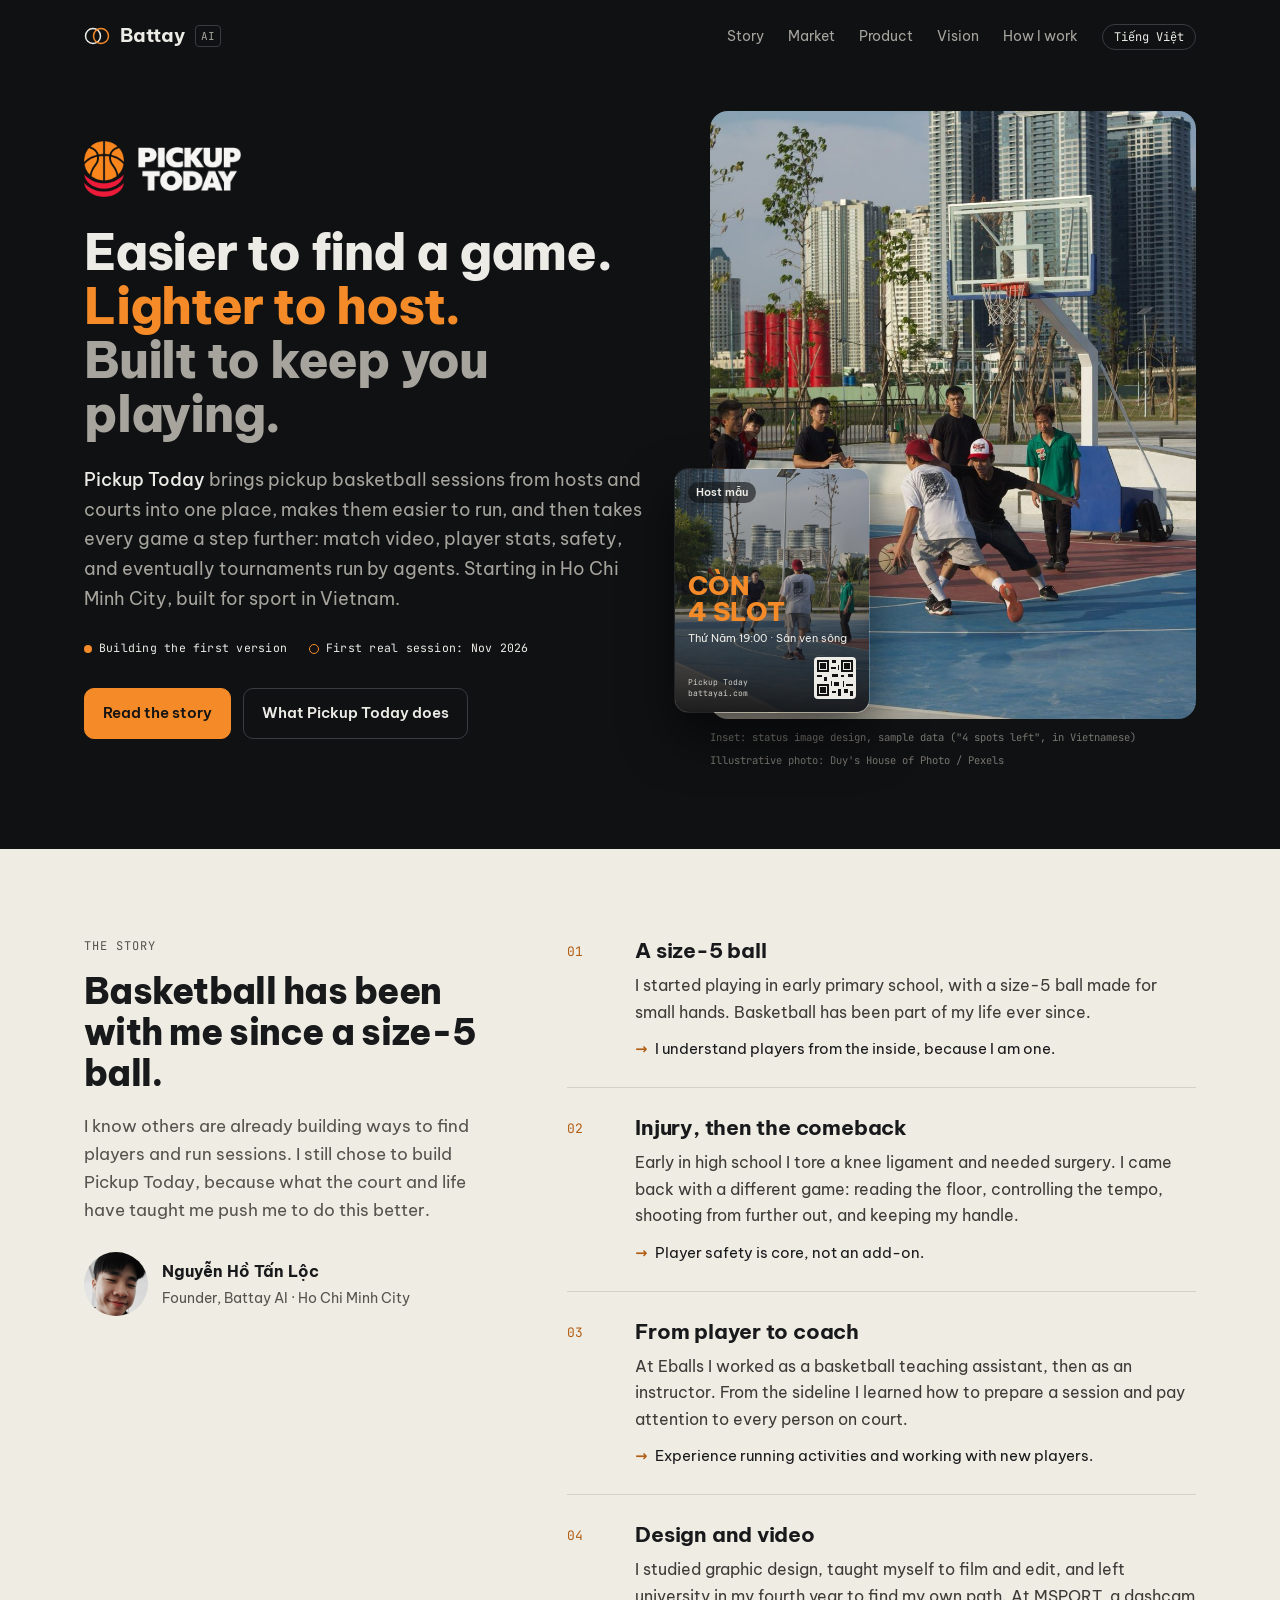
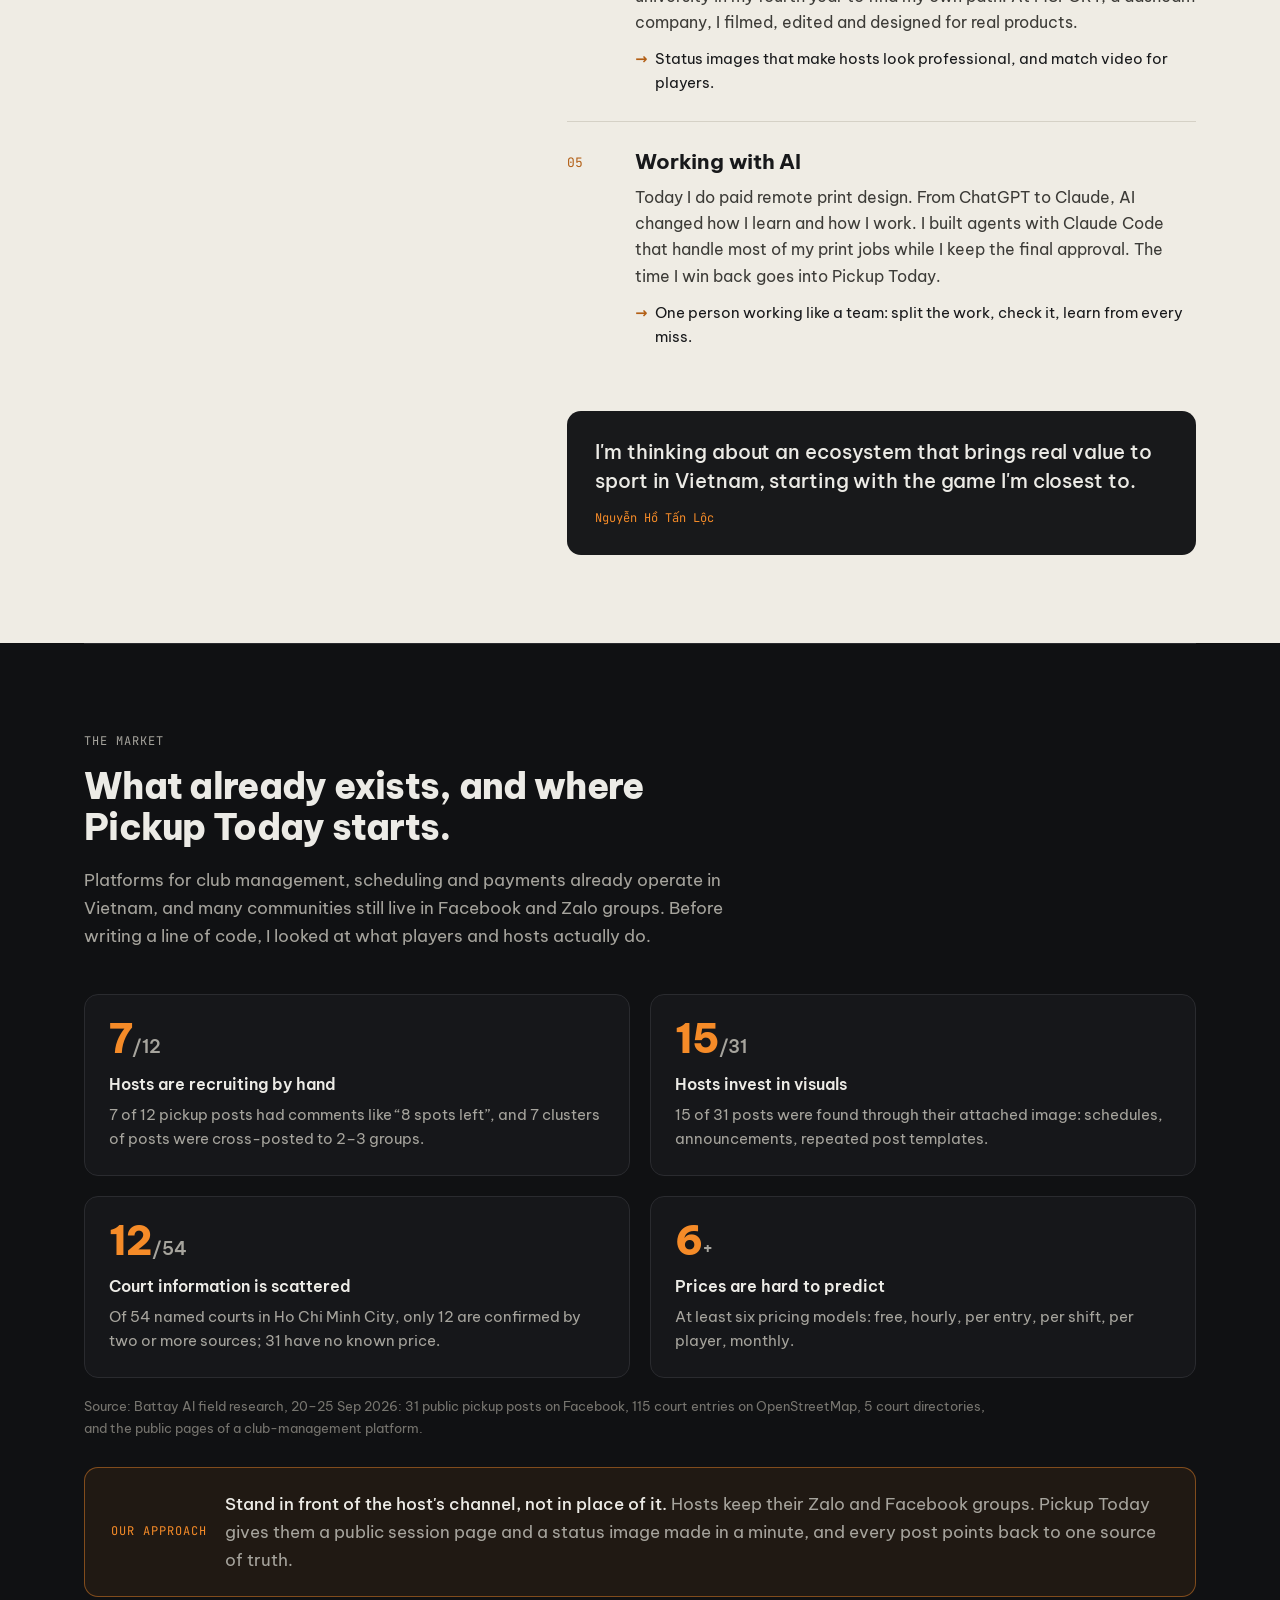
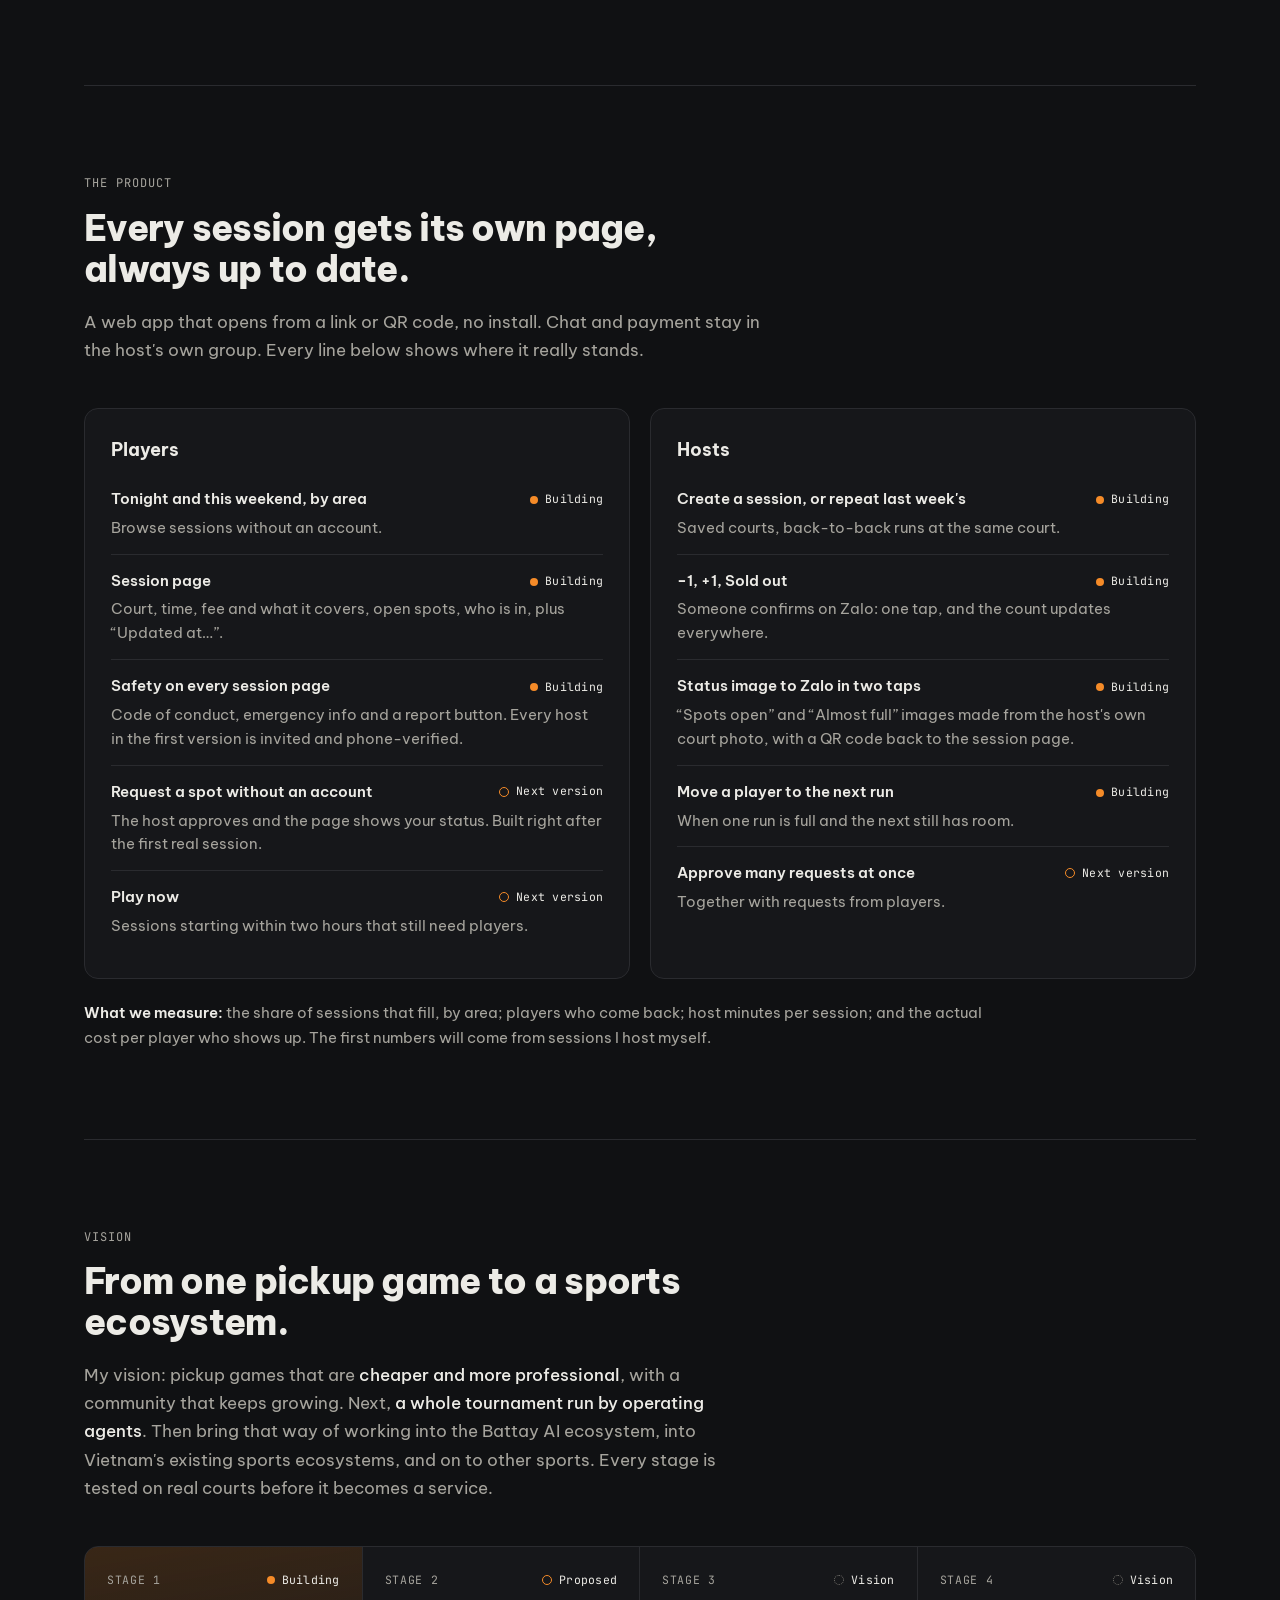
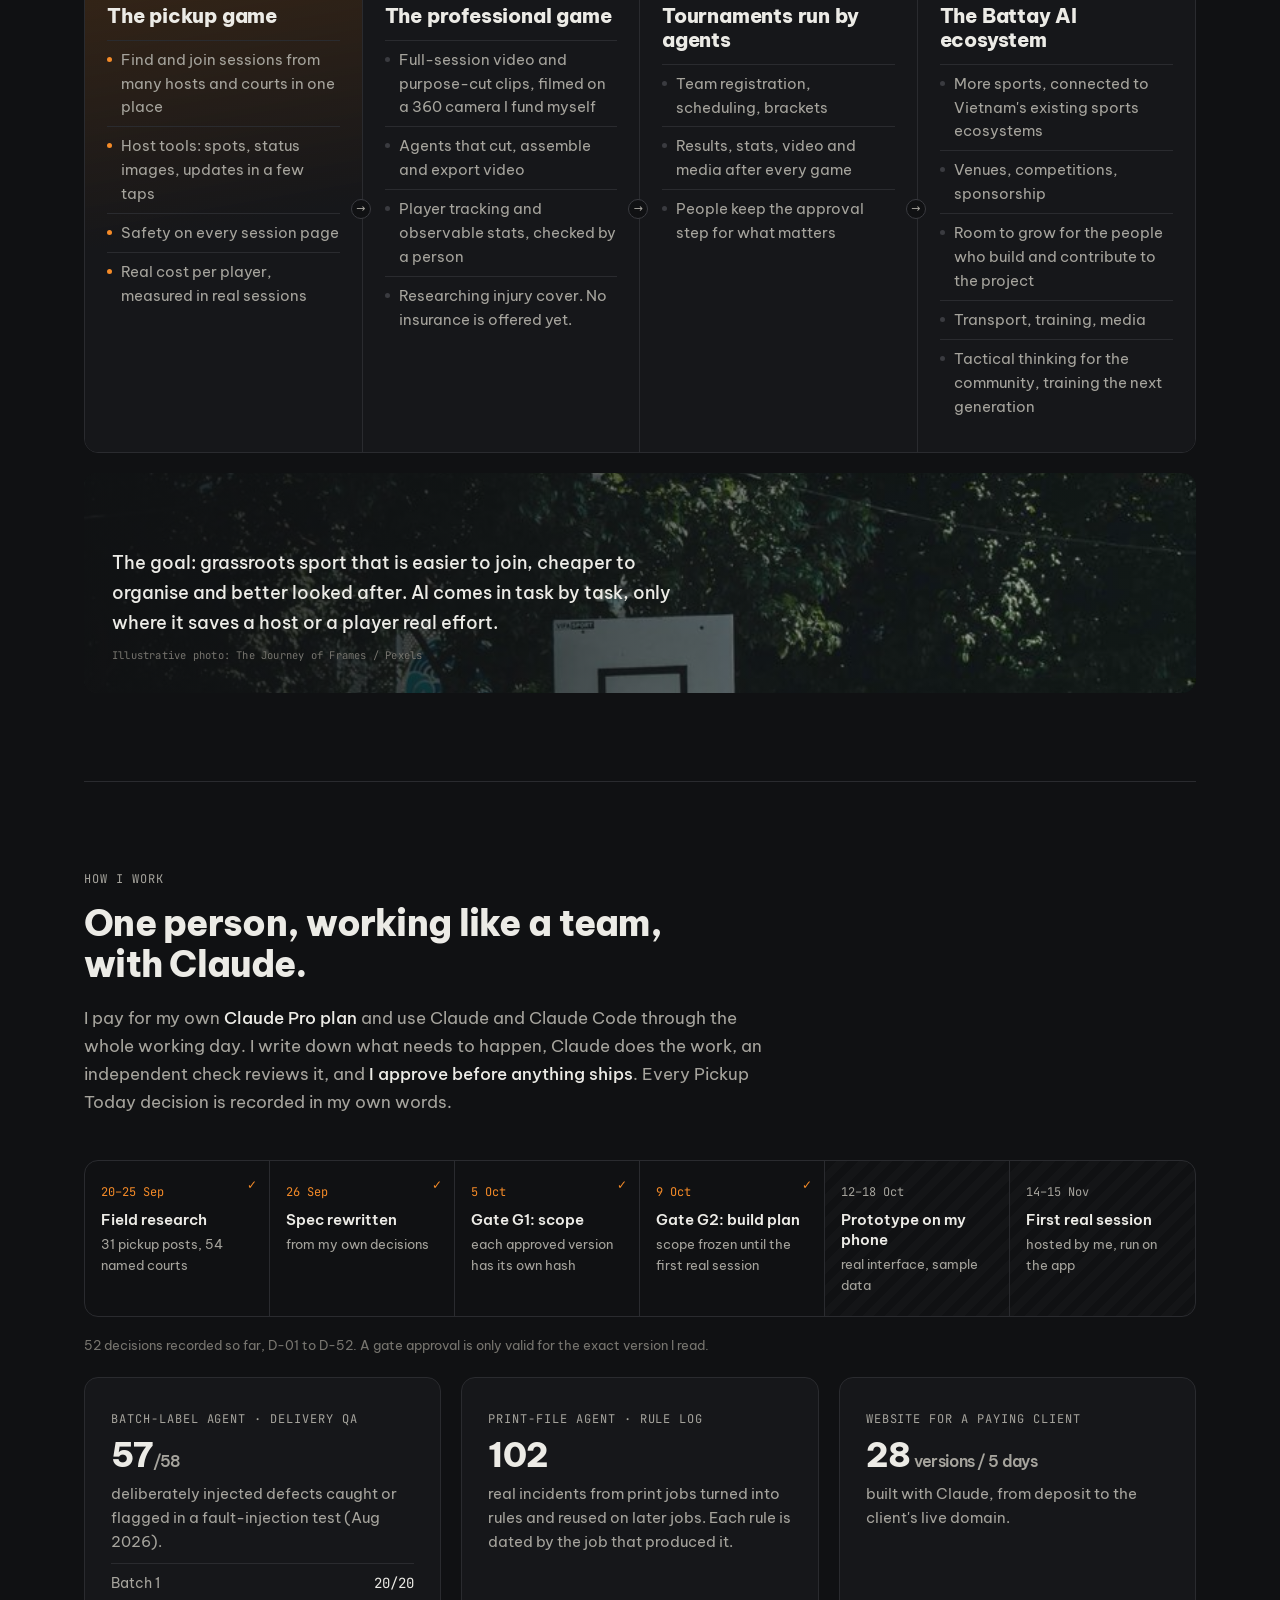
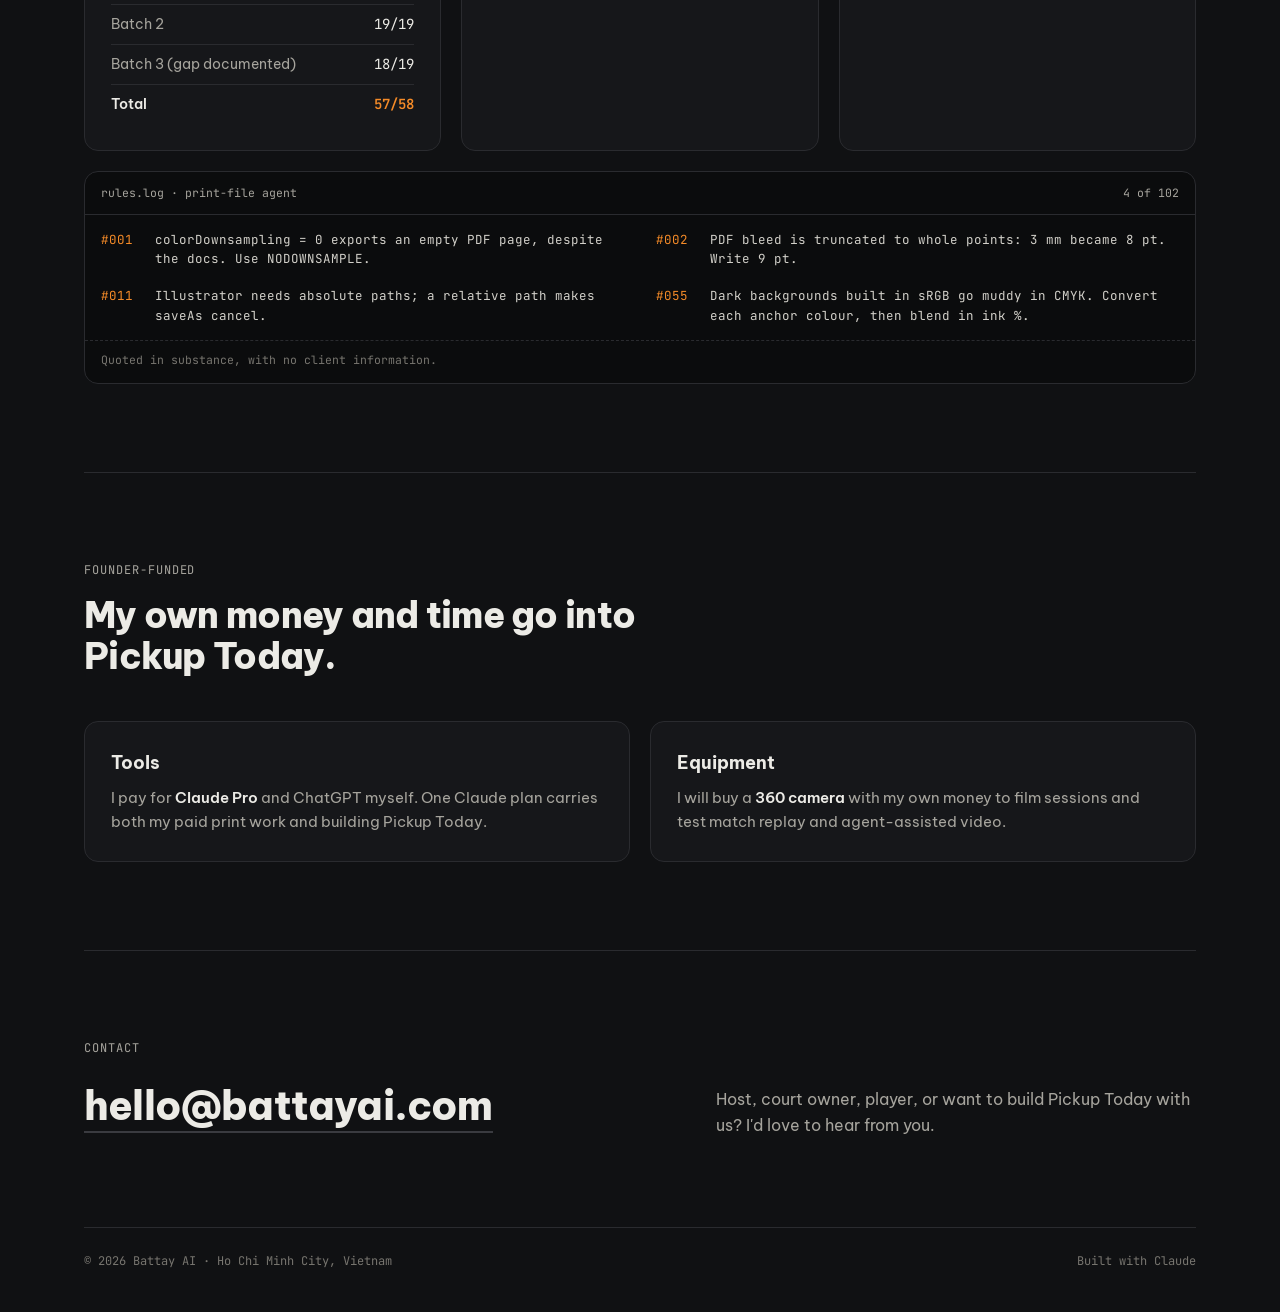
==== index.html @ fe899228 "Lần 2, bản 2: viết lại câu chuyện và tầm nhìn theo góp ý của Lộc Câu chuyện kể theo 5 chương (bóng s" ====
<!DOCTYPE html>
<html lang="en">
<head>
<meta charset="UTF-8">
<meta name="viewport" content="width=device-width, initial-scale=1.0">
<title>Battay AI — Pickup Today, grassroots basketball in Vietnam</title>
<meta name="description" content="Pickup Today brings pickup basketball sessions from hosts and courts into one place, makes them easier to run, and grows into an ecosystem around every game. Starting in Ho Chi Minh City.">
<link rel="canonical" href="https://www.battayai.com/">
<link rel="alternate" hreflang="en" href="https://www.battayai.com/">
<link rel="alternate" hreflang="vi" href="https://www.battayai.com/vi/">
<link rel="icon" type="image/png" href="assets/favicon.png">
<meta property="og:type" content="website">
<meta property="og:url" content="https://www.battayai.com/">
<meta property="og:title" content="Battay AI — Pickup Today">
<meta property="og:description" content="Easier to find a game. Lighter to host. Built to keep you playing. Grassroots basketball, starting in Ho Chi Minh City.">
<meta property="og:image" content="https://www.battayai.com/assets/og.jpg">
<link rel="preconnect" href="https://fonts.googleapis.com">
<link rel="preconnect" href="https://fonts.gstatic.com" crossorigin>
<link href="https://fonts.googleapis.com/css2?family=Be+Vietnam+Pro:wght@400;500;600;700;800&family=JetBrains+Mono:wght@400;500&display=swap" rel="stylesheet">
<link rel="stylesheet" href="assets/site.css">
</head>
<body>

<div class="wrap">
  <nav>
    <a class="wordmark" href="/" aria-label="Battay AI home">
      <svg viewBox="0 0 26 18" aria-hidden="true"><circle cx="9" cy="9" r="7.5" fill="none" stroke="#ecebe6" stroke-width="1.5"/><circle cx="17" cy="9" r="7.5" fill="none" stroke="#f58b28" stroke-width="1.5"/></svg>
      <b>Battay</b><i>AI</i>
    </a>
    <ul>
      <li class="sec"><a href="#story">Story</a></li>
      <li class="sec"><a href="#research">Market</a></li>
      <li class="sec"><a href="#product">Product</a></li>
      <li class="sec"><a href="#ecosystem">Vision</a></li>
      <li class="sec"><a href="#claude">How I work</a></li>
      <li><a class="lang" href="vi/" hreflang="vi" lang="vi">Tiếng Việt</a></li>
    </ul>
  </nav>

  <header class="hero">
    <div>
      <div class="brand">
        <img class="icon" src="assets/pt-icon.png" alt="">
        <img class="word" src="assets/pt-wordmark.png" alt="Pickup Today">
      </div>
      <h1><span>Easier to find a game.</span><span>Lighter to host.</span><span>Built to keep you playing.</span></h1>
      <p class="lede"><b>Pickup Today</b> brings pickup basketball sessions from hosts and courts into one place, makes them easier to run, and then takes every game a step further: match video, player stats, safety, and eventually tournaments run by agents. Starting in Ho Chi Minh City, built for sport in Vietnam.</p>
      <div class="facts">
        <span class="tag build">Building the first version</span>
        <span class="tag next">First real session: Nov 2026</span>
      </div>
      <div class="cta">
        <a class="btn primary" href="#story">Read the story</a>
        <a class="btn" href="#product">What Pickup Today does</a>
      </div>
    </div>

    <figure class="shot">
      <div class="photo"><img src="assets/anh/san-ven-song.jpg" alt="Friends playing pickup basketball on a riverside court in Ho Chi Minh City"></div>
      <div class="status-img" aria-label="Status image design with sample data">
        <img src="assets/anh/tran-2-dau-2.jpg" alt="">
        <div class="veil"></div>
        <div class="in" lang="vi">
          <span class="host">Host mẫu</span>
          <div>
            <div class="big">CÒN<br>4 SLOT</div>
            <div class="when">Thứ Năm 19:00 · Sân ven sông</div>
            <div class="foot"><small>Pickup Today<br>battayai.com</small><div class="qr"><svg viewBox="0 0 21 21" shape-rendering="crispEdges" aria-hidden="true"><path fill="#111" fill-rule="evenodd" d="M0 0h7v7H0zM1 1v5h5V1zM2 2h3v3H2zM14 0h7v7h-7zM15 1v5h5V1zM16 2h3v3h-3zM0 14h7v7H0zM1 15v5h5v-5zM2 16h3v3H2zM9 0h2v2H9zM12 3h1v3h-1zM8 4h3v1H8zM9 8h3v2H9zM14 9h2v1h-2zM18 8h3v2h-3zM0 9h3v1H0zM4 10h2v2H4zM8 12h1v3H8zM10 13h3v2h-3zM15 12h1v4h-1zM17 14h4v1h-4zM12 17h2v4h-2zM9 18h2v1H9zM16 17h2v2h-2zM19 18h2v3h-2z"/></svg></div></div>
          </div>
        </div>
      </div>
      <figcaption class="caps"><span>Inset: status image design, sample data ("4 spots left", in Vietnamese)</span><span>Illustrative photo: Duy's House of Photo / Pexels</span></figcaption>
    </figure>
  </header>
</div>

<section class="paper" id="story">
  <div class="wrap story">
    <div class="side">
      <div class="label kicker">The story</div>
      <h2>Basketball has been with me since a size-5 ball.</h2>
      <p class="intro">I know others are already building ways to find players and run sessions. I still chose to build Pickup Today, because what the court and life have taught me push me to do this better.</p>
      <div class="who">
        <img src="assets/founder.jpg" alt="Nguyễn Hồ Tấn Lộc">
        <div><b>Nguyễn Hồ Tấn Lộc</b><span>Founder, Battay AI · Ho Chi Minh City</span></div>
      </div>
    </div>
    <div>
      <ol class="chapters">
        <li class="chapter"><span class="no">01</span><div>
          <h3>A size-5 ball</h3>
          <p>I started playing in early primary school, with a size-5 ball made for small hands. Basketball has been part of my life ever since.</p>
          <p class="brings">I understand players from the inside, because I am one.</p>
        </div></li>
        <li class="chapter"><span class="no">02</span><div>
          <h3>Injury, then the comeback</h3>
          <p>Early in high school I tore a knee ligament and needed surgery. I came back with a different game: reading the floor, controlling the tempo, shooting from further out, and keeping my handle.</p>
          <p class="brings">Player safety is core, not an add-on.</p>
        </div></li>
        <li class="chapter"><span class="no">03</span><div>
          <h3>From player to coach</h3>
          <p>At Eballs I worked as a basketball teaching assistant, then as an instructor. From the sideline I learned how to prepare a session and pay attention to every person on court.</p>
          <p class="brings">Experience running activities and working with new players.</p>
        </div></li>
        <li class="chapter"><span class="no">04</span><div>
          <h3>Design and video</h3>
          <p>I studied graphic design, taught myself to film and edit, and left university in my fourth year to find my own path. At MSPORT, a dashcam company, I filmed, edited and designed for real products.</p>
          <p class="brings">Status images that make hosts look professional, and match video for players.</p>
        </div></li>
        <li class="chapter"><span class="no">05</span><div>
          <h3>Working with AI</h3>
          <p>Today I do paid remote print design. From ChatGPT to Claude, AI changed how I learn and how I work. I built agents with Claude Code that handle most of my print jobs while I keep the final approval. The time I win back goes into Pickup Today.</p>
          <p class="brings">One person working like a team: split the work, check it, learn from every miss.</p>
        </div></li>
      </ol>
      <blockquote class="quote">
        <p>I'm thinking about an ecosystem that brings real value to sport in Vietnam, starting with the game I'm closest to.</p>
        <span>Nguyễn Hồ Tấn Lộc</span>
      </blockquote>
    </div>
  </div>
</section>

<div class="wrap">
  <section id="research">
    <div class="head">
      <div class="label kicker">The market</div>
      <h2>What already exists, and where Pickup Today starts.</h2>
      <p class="intro">Platforms for club management, scheduling and payments already operate in Vietnam, and many communities still live in Facebook and Zalo groups. Before writing a line of code, I looked at what players and hosts actually do.</p>
    </div>
    <div class="research">
      <div class="fact"><div class="n">7<small>/12</small></div><h3>Hosts are recruiting by hand</h3><p>7 of 12 pickup posts had comments like “8 spots left”, and 7 clusters of posts were cross-posted to 2–3 groups.</p></div>
      <div class="fact"><div class="n">15<small>/31</small></div><h3>Hosts invest in visuals</h3><p>15 of 31 posts were found through their attached image: schedules, announcements, repeated post templates.</p></div>
      <div class="fact"><div class="n">12<small>/54</small></div><h3>Court information is scattered</h3><p>Of 54 named courts in Ho Chi Minh City, only 12 are confirmed by two or more sources; 31 have no known price.</p></div>
      <div class="fact"><div class="n">6<small>+</small></div><h3>Prices are hard to predict</h3><p>At least six pricing models: free, hourly, per entry, per shift, per player, monthly.</p></div>
    </div>
    <p class="source">Source: Battay AI field research, 20–25 Sep 2026: 31 public pickup posts on Facebook, 115 court entries on OpenStreetMap, 5 court directories, and the public pages of a club-management platform.</p>
    <div class="principle">
      <span class="label">Our approach</span>
      <p>Stand in front of the host's channel, not in place of it. <span>Hosts keep their Zalo and Facebook groups. Pickup Today gives them a public session page and a status image made in a minute, and every post points back to one source of truth.</span></p>
    </div>
  </section>

  <section id="product">
    <div class="head">
      <div class="label kicker">The product</div>
      <h2>Every session gets its own page, always up to date.</h2>
      <p class="intro">A web app that opens from a link or QR code, no install. Chat and payment stay in the host's own group. Every line below shows where it really stands.</p>
    </div>
    <div class="cols">
      <div class="card">
        <h3>Players</h3>
        <ul class="feat">
          <li><b>Tonight and this weekend, by area</b><span class="tag build">Building</span><span class="d">Browse sessions without an account.</span></li>
          <li><b>Session page</b><span class="tag build">Building</span><span class="d">Court, time, fee and what it covers, open spots, who is in, plus “Updated at…”.</span></li>
          <li><b>Safety on every session page</b><span class="tag build">Building</span><span class="d">Code of conduct, emergency info and a report button. Every host in the first version is invited and phone-verified.</span></li>
          <li><b>Request a spot without an account</b><span class="tag next">Next version</span><span class="d">The host approves and the page shows your status. Built right after the first real session.</span></li>
          <li><b>Play now</b><span class="tag next">Next version</span><span class="d">Sessions starting within two hours that still need players.</span></li>
        </ul>
      </div>
      <div class="card">
        <h3>Hosts</h3>
        <ul class="feat">
          <li><b>Create a session, or repeat last week's</b><span class="tag build">Building</span><span class="d">Saved courts, back-to-back runs at the same court.</span></li>
          <li><b>−1, +1, Sold out</b><span class="tag build">Building</span><span class="d">Someone confirms on Zalo: one tap, and the count updates everywhere.</span></li>
          <li><b>Status image to Zalo in two taps</b><span class="tag build">Building</span><span class="d">“Spots open” and “Almost full” images made from the host's own court photo, with a QR code back to the session page.</span></li>
          <li><b>Move a player to the next run</b><span class="tag build">Building</span><span class="d">When one run is full and the next still has room.</span></li>
          <li><b>Approve many requests at once</b><span class="tag next">Next version</span><span class="d">Together with requests from players.</span></li>
        </ul>
      </div>
    </div>
    <p class="note"><b>What we measure:</b> the share of sessions that fill, by area; players who come back; host minutes per session; and the actual cost per player who shows up. The first numbers will come from sessions I host myself.</p>
  </section>

  <section id="ecosystem">
    <div class="head">
      <div class="label kicker">Vision</div>
      <h2>From one pickup game to a sports ecosystem.</h2>
      <p class="intro">My vision: pickup games that are <b>cheaper and more professional</b>, with a community that keeps growing. Next, <b>a whole tournament run by operating agents</b>. Then bring that way of working into the Battay AI ecosystem, into Vietnam's existing sports ecosystems, and on to other sports. Every stage is tested on real courts before it becomes a service.</p>
    </div>
    <ol class="horizons">
      <li class="hz now">
        <div class="hz-top"><span class="k">Stage 1</span><span class="tag build">Building</span></div>
        <h3>The pickup game</h3>
        <ul>
          <li>Find and join sessions from many hosts and courts in one place</li>
          <li>Host tools: spots, status images, updates in a few taps</li>
          <li>Safety on every session page</li>
          <li>Real cost per player, measured in real sessions</li>
        </ul>
      </li>
      <li class="hz">
        <div class="hz-top"><span class="k">Stage 2</span><span class="tag next">Proposed</span></div>
        <h3>The professional game</h3>
        <ul>
          <li>Full-session video and purpose-cut clips, filmed on a 360 camera I fund myself</li>
          <li>Agents that cut, assemble and export video</li>
          <li>Player tracking and observable stats, checked by a person</li>
          <li>Researching injury cover. No insurance is offered yet.</li>
        </ul>
      </li>
      <li class="hz">
        <div class="hz-top"><span class="k">Stage 3</span><span class="tag vision">Vision</span></div>
        <h3>Tournaments run by agents</h3>
        <ul>
          <li>Team registration, scheduling, brackets</li>
          <li>Results, stats, video and media after every game</li>
          <li>People keep the approval step for what matters</li>
        </ul>
      </li>
      <li class="hz">
        <div class="hz-top"><span class="k">Stage 4</span><span class="tag vision">Vision</span></div>
        <h3>The Battay AI ecosystem</h3>
        <ul>
          <li>More sports, connected to Vietnam's existing sports ecosystems</li>
          <li>Venues, competitions, sponsorship</li>
          <li>Room to grow for the people who build and contribute to the project</li>
          <li>Transport, training, media</li>
          <li>Tactical thinking for the community, training the next generation</li>
        </ul>
      </li>
    </ol>
    <div class="band">
      <img src="assets/anh/san-tan-cay.jpg" alt="A basketball court under the trees in Ho Chi Minh City">
      <div class="in">
        <p>The goal: grassroots sport that is easier to join, cheaper to organise and better looked after. AI comes in task by task, only where it saves a host or a player real effort.</p>
        <span class="credit">Illustrative photo: The Journey of Frames / Pexels</span>
      </div>
    </div>
  </section>

  <section id="claude">
    <div class="head">
      <div class="label kicker">How I work</div>
      <h2>One person, working like a team, with Claude.</h2>
      <p class="intro">I pay for my own <b>Claude Pro plan</b> and use Claude and Claude Code through the whole working day. I write down what needs to happen, Claude does the work, an independent check reviews it, and <b>I approve before anything ships</b>. Every Pickup Today decision is recorded in my own words.</p>
    </div>
    <ol class="timeline" aria-label="Pickup Today progress in 2026">
      <li class="done"><span class="d">20–25 Sep</span><b>Field research</b><span>31 pickup posts, 54 named courts</span></li>
      <li class="done"><span class="d">26 Sep</span><b>Spec rewritten</b><span>from my own decisions</span></li>
      <li class="done"><span class="d">5 Oct</span><b>Gate G1: scope</b><span>each approved version has its own hash</span></li>
      <li class="done"><span class="d">9 Oct</span><b>Gate G2: build plan</b><span>scope frozen until the first real session</span></li>
      <li class="ahead"><span class="d">12–18 Oct</span><b>Prototype on my phone</b><span>real interface, sample data</span></li>
      <li class="ahead"><span class="d">14–15 Nov</span><b>First real session</b><span>hosted by me, run on the app</span></li>
    </ol>
    <p class="source">52 decisions recorded so far, D-01 to D-52. A gate approval is only valid for the exact version I read.</p>
    <div class="proof">
      <div class="card">
        <span class="label">Batch-label agent · delivery QA</span>
        <div class="big">57<small>/58</small></div>
        <p class="m">deliberately injected defects caught or flagged in a fault-injection test (Aug 2026).</p>
        <table class="qa">
          <tr><td>Batch 1</td><td>20/20</td></tr>
          <tr><td>Batch 2</td><td>19/19</td></tr>
          <tr><td>Batch 3 (gap documented)</td><td>18/19</td></tr>
          <tr class="total"><td>Total</td><td>57/58</td></tr>
        </table>
      </div>
      <div class="card">
        <span class="label">Print-file agent · rule log</span>
        <div class="big">102</div>
        <p class="m">real incidents from print jobs turned into rules and reused on later jobs. Each rule is dated by the job that produced it.</p>
      </div>
      <div class="card">
        <span class="label">Website for a paying client</span>
        <div class="big">28<small> versions / 5 days</small></div>
        <p class="m">built with Claude, from deposit to the client's live domain.</p>
      </div>
    </div>
    <div class="log" aria-label="Excerpt from the rule log">
      <header><span>rules.log · print-file agent</span><span>4 of 102</span></header>
      <ol>
        <li><span>#001</span><span>colorDownsampling = 0 exports an empty PDF page, despite the docs. Use NODOWNSAMPLE.</span></li>
        <li><span>#002</span><span>PDF bleed is truncated to whole points: 3 mm became 8 pt. Write 9 pt.</span></li>
        <li><span>#011</span><span>Illustrator needs absolute paths; a relative path makes saveAs cancel.</span></li>
        <li><span>#055</span><span>Dark backgrounds built in sRGB go muddy in CMYK. Convert each anchor colour, then blend in ink %.</span></li>
      </ol>
      <footer>Quoted in substance, with no client information.</footer>
    </div>
  </section>

  <section id="invest">
    <div class="head">
      <div class="label kicker">Founder-funded</div>
      <h2>My own money and time go into Pickup Today.</h2>
    </div>
    <div class="invest">
      <div class="card"><h3>Tools</h3><p>I pay for <b>Claude Pro</b> and ChatGPT myself. One Claude plan carries both my paid print work and building Pickup Today.</p></div>
      <div class="card"><h3>Equipment</h3><p>I will buy a <b>360 camera</b> with my own money to film sessions and test match replay and agent-assisted video.</p></div>
    </div>
  </section>

  <section id="contact">
    <div class="contact">
      <div>
        <div class="label" style="margin-bottom:14px">Contact</div>
        <a class="mail" href="mailto:hello@battayai.com">hello@battayai.com</a>
      </div>
      <p>Host, court owner, player, or want to build Pickup Today with us? I'd love to hear from you.</p>
    </div>
  </section>

  <footer class="site"><span>© 2026 Battay AI · Ho Chi Minh City, Vietnam</span><span>Built with Claude</span></footer>
</div>

</body>
</html>
---- assets/site.css ----
:root {
  --bg: #101113;
  --bg-2: #16171a;
  --bg-3: #1d1e22;
  --line: #2a2b2f;
  --line-2: #3a3b40;
  --text: #ecebe6;
  --muted: #a6a49d;
  --dim: #77756f;
  --orange: #f58b28;
  --red: #e51d3a;
  --paper: #efece4;
  --ink: #18191b;
  --ink-2: #55534d;
  --sans: 'Be Vietnam Pro', system-ui, -apple-system, sans-serif;
  --mono: 'JetBrains Mono', ui-monospace, Menlo, monospace;
}
* { box-sizing: border-box; margin: 0; padding: 0; }
html { -webkit-text-size-adjust: 100%; scroll-behavior: smooth; }
body { background: var(--bg); color: var(--text); font-family: var(--sans); font-size: 16px; line-height: 1.65; }
a { color: inherit; }
img { max-width: 100%; display: block; }
.wrap { max-width: 1160px; margin: 0 auto; padding: 0 24px; }
.label { font-family: var(--mono); font-size: 12px; letter-spacing: .08em; text-transform: uppercase; color: var(--muted); }
.credit { font-family: var(--mono); font-size: 10.5px; color: var(--dim); letter-spacing: .02em; }

/* nav */
nav { display: flex; align-items: center; justify-content: space-between; gap: 16px; padding: 20px 0; }
.wordmark { display: flex; align-items: center; gap: 10px; text-decoration: none; }
.wordmark svg { width: 26px; height: 18px; flex: none; }
.wordmark b { font-weight: 700; font-size: 19px; letter-spacing: -.01em; }
.wordmark i { font-style: normal; font-family: var(--mono); font-size: 11px; border: 1px solid var(--line-2); border-radius: 4px; padding: 1px 5px; color: var(--muted); }
nav ul { list-style: none; display: flex; align-items: center; gap: 24px; }
nav ul a { text-decoration: none; color: var(--muted); font-size: 14px; }
nav ul a:hover { color: var(--text); }
nav .lang { font-family: var(--mono); font-size: 12px; border: 1px solid var(--line-2); border-radius: 999px; padding: 4px 11px; color: var(--text); }

/* status tags */
.tag { display: inline-flex; align-items: center; gap: 7px; font-family: var(--mono); font-size: 11.5px; letter-spacing: .02em; color: var(--text); white-space: nowrap; }
.tag::before { content: ""; flex: none; width: 8px; height: 8px; border-radius: 50%; }
.tag.build::before { background: var(--orange); }
.tag.next::before { border: 1.5px solid var(--orange); }
.tag.explore::before { border: 1.5px dashed var(--muted); }
.tag.vision::before { border: 1.5px dotted var(--dim); }
.legend { display: flex; flex-wrap: wrap; gap: 10px 20px; margin-top: 18px; }

/* hero */
.hero { display: grid; grid-template-columns: 1.08fr .92fr; gap: 56px; padding: 40px 0 80px; align-items: center; }
.hero .brand { display: flex; align-items: center; gap: 14px; margin-bottom: 28px; }
.hero .brand img.icon { width: 40px; height: auto; }
.hero .brand img.word { height: 44px; width: auto; }
h1 { font-weight: 800; font-size: 50px; line-height: 1.08; letter-spacing: -.025em; }
h1 span { display: block; }
h1 span:nth-child(2) { color: var(--orange); }
h1 span:nth-child(3) { color: var(--muted); }
.lede { margin-top: 24px; color: var(--muted); font-size: 18px; max-width: 32em; }
.lede b { color: var(--text); font-weight: 500; }
.hero .facts { display: flex; flex-wrap: wrap; gap: 10px 22px; margin-top: 26px; }
.cta { display: flex; flex-wrap: wrap; gap: 12px; margin-top: 30px; }
.btn { display: inline-block; text-decoration: none; font-weight: 600; font-size: 15px; padding: 12px 18px; border-radius: 10px; border: 1px solid var(--line-2); }
.btn.primary { background: var(--orange); border-color: var(--orange); color: #141414; }
.btn:hover { border-color: var(--text); }
.shot { position: relative; }
.shot .photo { border-radius: 18px; overflow: hidden; aspect-ratio: 4 / 5; background: var(--bg-3); }
.shot .photo img { width: 100%; height: 100%; object-fit: cover; object-position: 50% 60%; }
.caps { display: flex; justify-content: space-between; gap: 6px 16px; flex-wrap: wrap; margin-top: 10px; font-family: var(--mono); font-size: 10.5px; color: var(--dim); }

/* status image (product design) */
.status-img { position: absolute; left: -36px; bottom: 56px; width: 196px; aspect-ratio: 4 / 5; border-radius: 14px; overflow: hidden; box-shadow: 0 24px 50px rgba(0,0,0,.55); border: 1px solid rgba(255,255,255,.08); }
.status-img img { position: absolute; inset: 0; width: 100%; height: 100%; object-fit: cover; }
.status-img .veil { position: absolute; inset: 0; background: linear-gradient(180deg, rgba(16,17,19,.15) 0%, rgba(16,17,19,.25) 40%, rgba(16,17,19,.92) 100%); }
.status-img .in { position: absolute; inset: 0; padding: 13px; display: flex; flex-direction: column; justify-content: space-between; }
.status-img .host { font-size: 10.5px; font-weight: 600; background: rgba(16,17,19,.6); align-self: flex-start; padding: 2px 8px; border-radius: 999px; }
.status-img .big { font-weight: 800; font-size: 26px; line-height: .98; color: var(--orange); letter-spacing: -.01em; }
.status-img .when { font-size: 11px; margin-top: 5px; }
.status-img .foot { display: flex; justify-content: space-between; align-items: flex-end; margin-top: 10px; }
.status-img small { font-family: var(--mono); font-size: 8px; color: #cfcdc6; line-height: 1.4; }
.qr { width: 42px; height: 42px; border-radius: 4px; background: #ecebe6; padding: 3px; flex: none; }
.qr svg { width: 100%; height: 100%; display: block; }

/* sections */
section { padding: 88px 0; border-top: 1px solid var(--line); }
.kicker { margin-bottom: 14px; }
h2 { font-weight: 800; font-size: 36px; line-height: 1.14; letter-spacing: -.02em; max-width: 18em; }
.intro { color: var(--muted); font-size: 17px; max-width: 40em; margin-top: 18px; }
.intro b { color: var(--text); font-weight: 500; }
.head { margin-bottom: 44px; }

/* story (paper) */
section.paper { background: var(--paper); color: var(--ink); border-top: 0; }
section.paper .label { color: var(--ink-2); }
section.paper .intro { color: var(--ink-2); }
.story { display: grid; grid-template-columns: .8fr 1.2fr; gap: 64px; align-items: start; }
.story .side { position: sticky; top: 28px; }
.story .side .who { display: flex; align-items: center; gap: 14px; margin-top: 28px; }
.story .side .who img { width: 64px; height: 64px; border-radius: 50%; object-fit: cover; }
.story .side .who b { display: block; font-weight: 700; }
.story .side .who span { color: var(--ink-2); font-size: 14px; }
.chapters { list-style: none; }
.chapter { display: grid; grid-template-columns: 54px 1fr; gap: 0 14px; padding: 26px 0; border-top: 1px solid #d5d1c6; }
.chapter:first-child { border-top: 0; padding-top: 0; }
.chapter .no { font-family: var(--mono); font-size: 13px; color: #b25e14; padding-top: 4px; }
.chapter h3 { font-size: 21px; font-weight: 700; letter-spacing: -.01em; line-height: 1.3; }
.chapter p { margin-top: 8px; color: #3c3b37; font-size: 16px; }
.chapter .brings { margin-top: 12px; font-size: 14.5px; color: var(--ink); display: flex; gap: 8px; }
.chapter .brings::before { content: "→"; color: #b25e14; font-weight: 700; }
.quote { margin-top: 36px; padding: 26px 28px; background: var(--ink); color: var(--text); border-radius: 14px; }
.quote p { font-size: 20px; line-height: 1.45; font-weight: 500; letter-spacing: -.005em; }
.quote span { display: block; margin-top: 14px; font-family: var(--mono); font-size: 12px; color: var(--orange); }

/* research */
.research { display: grid; grid-template-columns: 1fr 1fr; gap: 20px; }
.fact { border: 1px solid var(--line); border-radius: 14px; background: var(--bg-2); padding: 24px; }
.fact .n { font-weight: 800; font-size: 40px; line-height: 1; letter-spacing: -.03em; color: var(--orange); }
.fact .n small { font-size: 18px; color: var(--muted); font-weight: 600; letter-spacing: 0; }
.fact h3 { margin-top: 12px; font-size: 16px; font-weight: 600; }
.fact p { margin-top: 6px; color: var(--muted); font-size: 14.5px; }
.source { margin-top: 18px; color: var(--dim); font-size: 13px; max-width: 70em; }
.principle { margin-top: 28px; display: grid; grid-template-columns: auto 1fr; gap: 18px; align-items: center; padding: 22px 26px; border-radius: 14px; border: 1px solid rgba(245,139,40,.45); background: rgba(245,139,40,.07); }
.principle .label { color: var(--orange); }
.principle p { font-size: 17px; font-weight: 500; }
.principle p span { color: var(--muted); font-weight: 400; }

/* product */
.cols { display: grid; grid-template-columns: 1fr 1fr; gap: 20px; }
.card { border: 1px solid var(--line); border-radius: 14px; background: var(--bg-2); padding: 26px; }
.card h3 { font-size: 18px; font-weight: 700; margin-bottom: 8px; }
.feat { list-style: none; }
.feat li { display: grid; grid-template-columns: 1fr auto; gap: 4px 16px; padding: 14px 0; border-top: 1px solid var(--line); align-items: baseline; }
.feat li:first-child { border-top: 0; }
.feat li b { font-weight: 600; font-size: 15px; }
.feat li span.d { grid-column: 1 / -1; color: var(--muted); font-size: 14.5px; }
.note { margin-top: 22px; color: var(--muted); font-size: 15px; max-width: 62em; }
.note b { color: var(--text); font-weight: 600; }

/* vision: four stages */
.horizons { list-style: none; display: grid; grid-template-columns: repeat(4, 1fr); gap: 0; border: 1px solid var(--line); border-radius: 14px; overflow: hidden; }
.hz { padding: 24px 22px 26px; border-right: 1px solid var(--line); background: var(--bg-2); position: relative; }
.hz:last-child { border-right: 0; }
.hz::after { content: "→"; position: absolute; right: -9px; top: 50%; z-index: 1; width: 18px; height: 18px; border-radius: 50%; background: var(--bg); border: 1px solid var(--line-2); color: var(--muted); font-size: 11px; line-height: 16px; text-align: center; }
.hz:last-child::after { display: none; }
.hz.now { background: linear-gradient(170deg, rgba(245,139,40,.18), var(--bg-2) 55%); }
.hz-top { display: flex; justify-content: space-between; align-items: center; gap: 8px; flex-wrap: wrap; }
.hz .k { font-family: var(--mono); font-size: 11.5px; color: var(--muted); letter-spacing: .06em; text-transform: uppercase; }
.hz h3 { margin-top: 14px; font-size: 20px; font-weight: 800; letter-spacing: -.01em; line-height: 1.2; }
.hz ul { list-style: none; margin-top: 12px; }
.hz ul li { color: var(--muted); font-size: 14.5px; padding: 7px 0 7px 14px; border-top: 1px solid var(--line); position: relative; }
.hz ul li::before { content: ""; position: absolute; left: 0; top: 16px; width: 5px; height: 5px; border-radius: 50%; background: var(--line-2); }
.hz.now ul li::before { background: var(--orange); }
.band { margin-top: 20px; position: relative; border-radius: 14px; overflow: hidden; min-height: 220px; display: flex; align-items: flex-end; }
.band img { position: absolute; inset: 0; width: 100%; height: 100%; object-fit: cover; object-position: 50% 38%; }
.band::after { content: ""; position: absolute; inset: 0; background: linear-gradient(90deg, rgba(16,17,19,.92) 0%, rgba(16,17,19,.55) 55%, rgba(16,17,19,.2) 100%); }
.band .in { position: relative; z-index: 1; padding: 28px; max-width: 40em; }
.band p { font-size: 18px; font-weight: 500; }
.band .credit { margin-top: 10px; display: block; }

/* claude evidence */
.timeline { list-style: none; display: grid; grid-template-columns: repeat(6, 1fr); border: 1px solid var(--line); border-radius: 14px; overflow: hidden; }
.timeline li { padding: 18px 16px 20px; border-right: 1px solid var(--line); position: relative; }
.timeline li:last-child { border-right: 0; }
.timeline .d { font-family: var(--mono); font-size: 12px; color: var(--orange); }
.timeline b { display: block; margin-top: 8px; font-size: 14.5px; font-weight: 600; line-height: 1.35; }
.timeline span { display: block; margin-top: 4px; font-size: 13px; color: var(--muted); }
.timeline li.done::after { content: "✓"; position: absolute; right: 12px; top: 14px; font-size: 12px; color: var(--orange); }
.timeline li.ahead { background: repeating-linear-gradient(135deg, transparent 0 8px, rgba(255,255,255,.02) 8px 16px); }
.timeline li.ahead .d { color: var(--muted); }
.proof { display: grid; grid-template-columns: 1fr 1fr 1fr; gap: 20px; margin-top: 20px; }
.qa { width: 100%; border-collapse: collapse; margin-top: 10px; font-size: 14px; }
.qa td { padding: 8px 0; border-top: 1px solid var(--line); color: var(--muted); }
.qa td:last-child { text-align: right; font-family: var(--mono); color: var(--text); }
.qa tr.total td { color: var(--text); font-weight: 600; }
.qa tr.total td:last-child { color: var(--orange); }
.card .big { font-weight: 800; font-size: 34px; letter-spacing: -.02em; line-height: 1.1; margin-top: 6px; }
.card .big small { font-size: 16px; color: var(--muted); font-weight: 600; }
.card p.m { color: var(--muted); font-size: 14.5px; margin-top: 8px; }
.log { margin-top: 20px; border: 1px solid var(--line); border-radius: 14px; background: #0b0c0d; font-family: var(--mono); font-size: 12.5px; line-height: 1.55; }
.log header { display: flex; justify-content: space-between; gap: 12px; padding: 12px 16px; border-bottom: 1px solid var(--line); color: var(--muted); font-size: 11.5px; }
.log ol { list-style: none; padding: 6px 0; display: grid; grid-template-columns: 1fr 1fr; }
.log li { display: grid; grid-template-columns: 46px 1fr; gap: 8px; padding: 9px 16px; }
.log li span:first-child { color: var(--orange); }
.log li span:last-child { color: #d3d1ca; }
.log footer { padding: 10px 16px 14px; color: var(--dim); font-size: 11.5px; border-top: 1px dashed var(--line); }

/* invest + contact */
.invest { display: grid; grid-template-columns: 1fr 1fr; gap: 20px; }
.invest .card p { color: var(--muted); font-size: 15px; margin-top: 4px; }
.invest .card p b { color: var(--text); font-weight: 600; }
.contact { display: flex; justify-content: space-between; align-items: end; gap: 24px; flex-wrap: wrap; }
.contact a.mail { font-weight: 800; font-size: 40px; letter-spacing: -.02em; text-decoration: none; border-bottom: 2px solid var(--line-2); }
.contact a.mail:hover { border-color: var(--orange); }
.contact p { color: var(--muted); max-width: 30em; font-size: 16px; }
footer.site { padding: 24px 0 40px; border-top: 1px solid var(--line); display: flex; justify-content: space-between; gap: 12px; flex-wrap: wrap; color: var(--dim); font-family: var(--mono); font-size: 12px; }

@media (max-width: 980px) {
  .hero { grid-template-columns: 1fr; gap: 44px; padding: 24px 0 64px; }
  .shot { margin-left: 36px; }
  h1 { font-size: 40px; }
  h2 { font-size: 30px; }
  .story { grid-template-columns: 1fr; gap: 32px; }
  .story .side { position: static; }
  .research, .cols, .invest { grid-template-columns: 1fr; }
  .proof { grid-template-columns: 1fr 1fr; }
  .horizons { grid-template-columns: 1fr 1fr; }
  .hz:nth-child(2) { border-right: 0; }
  .hz:nth-child(-n+2) { border-bottom: 1px solid var(--line); }
  .hz:nth-child(2)::after { display: none; }
  .timeline { grid-template-columns: 1fr 1fr 1fr; }
  .timeline li { border-bottom: 1px solid var(--line); }
  .timeline li:nth-child(3n) { border-right: 0; }
  .log ol { grid-template-columns: 1fr; }
  section { padding: 64px 0; }
}
@media (max-width: 600px) {
  .wrap { padding: 0 16px; }
  nav ul li.sec { display: none; }
  .hero .brand img.word { height: 36px; }
  h1 { font-size: 33px; }
  .lede { font-size: 16.5px; }
  h2 { font-size: 26px; }
  .intro { font-size: 16px; }
  .shot { margin-left: 0; }
  .shot .photo { aspect-ratio: 4 / 4.4; }
  .status-img { left: 12px; bottom: 64px; width: 140px; }
  .status-img .big { font-size: 20px; }
  .status-img .qr { width: 34px; height: 34px; }
  .chapter { grid-template-columns: 1fr; }
  .chapter .no { padding: 0 0 4px; }
  .quote p { font-size: 18px; }
  .proof { grid-template-columns: 1fr; }
  .horizons { grid-template-columns: 1fr; }
  .hz { border-right: 0; border-bottom: 1px solid var(--line); }
  .hz:last-child { border-bottom: 0; }
  .hz::after { content: "↓"; right: auto; left: 22px; top: auto; bottom: -9px; display: block; }
  .hz:nth-child(2)::after { display: block; }
  .hz:last-child::after { display: none; }
  .timeline { grid-template-columns: 1fr; }
  .timeline li { border-right: 0; }
  .principle { grid-template-columns: 1fr; gap: 6px; }
  .fact .n { font-size: 34px; }
  .contact a.mail { font-size: 27px; }
}
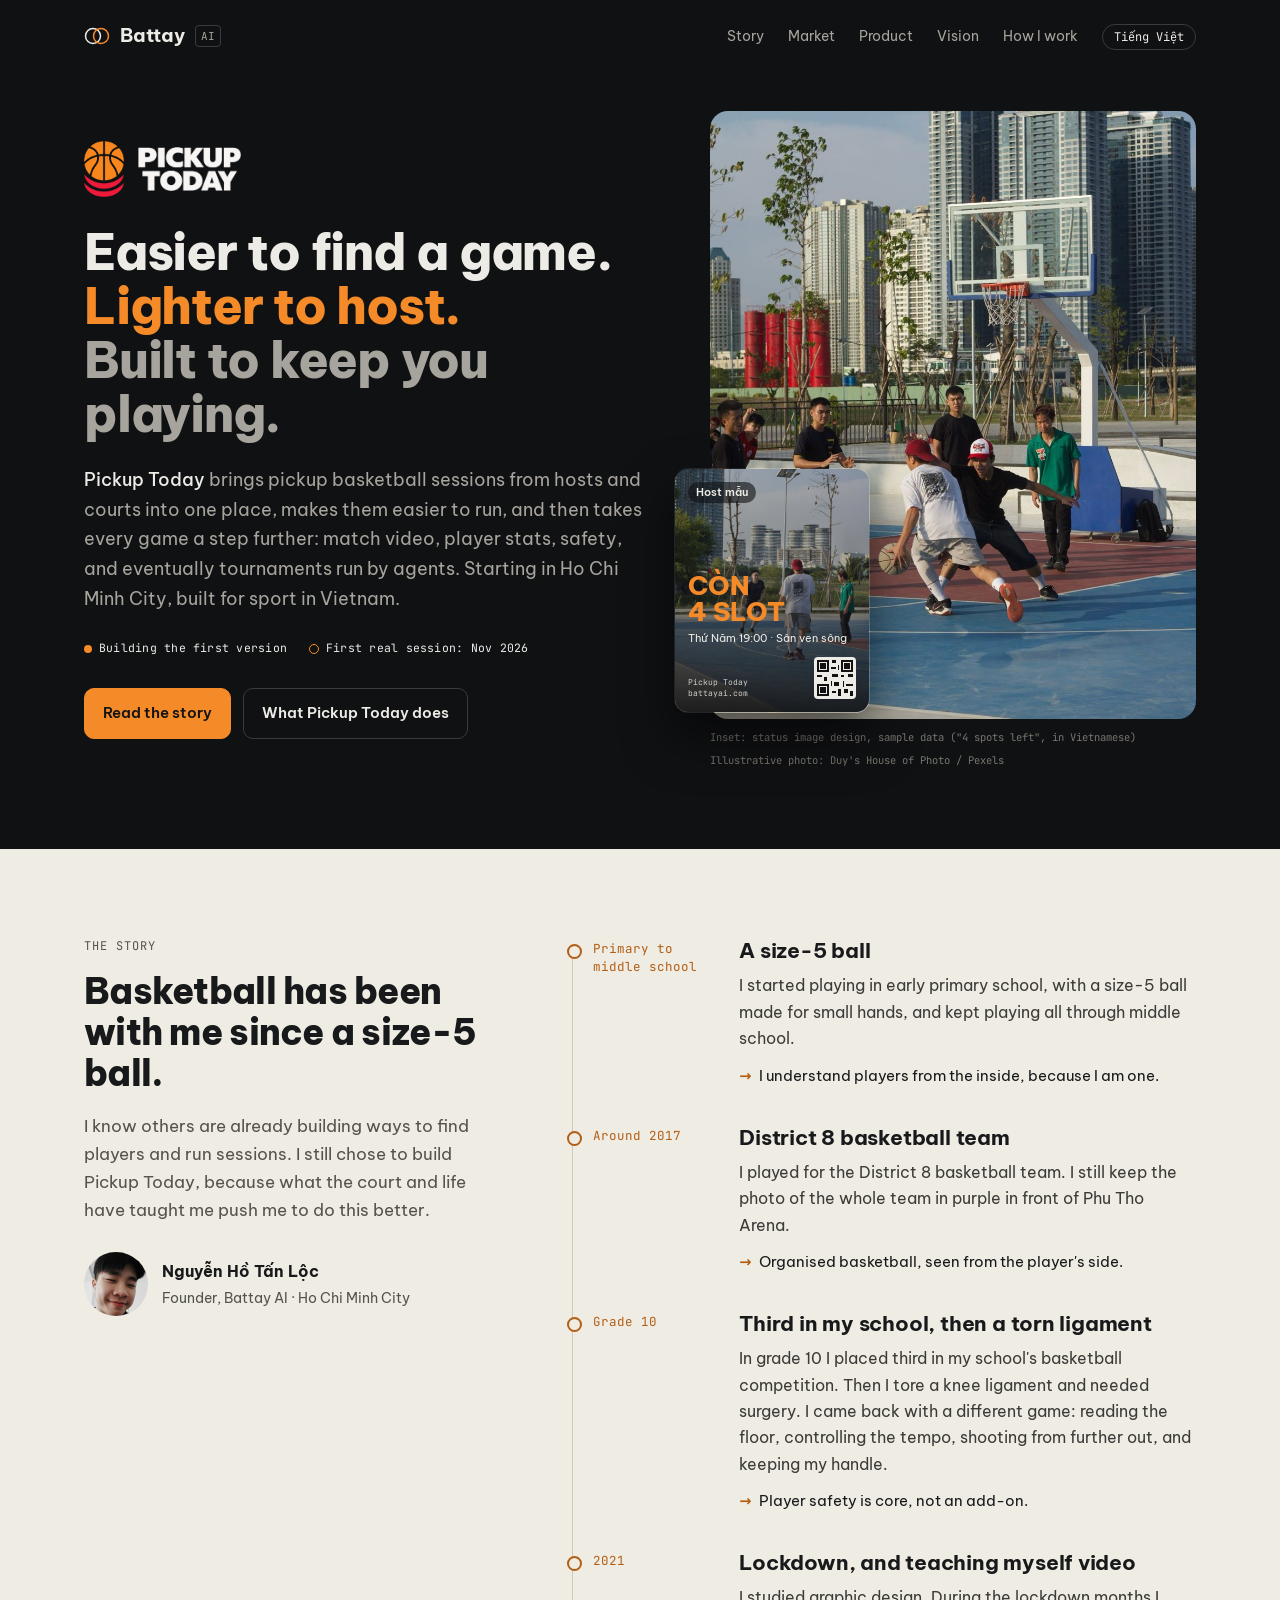
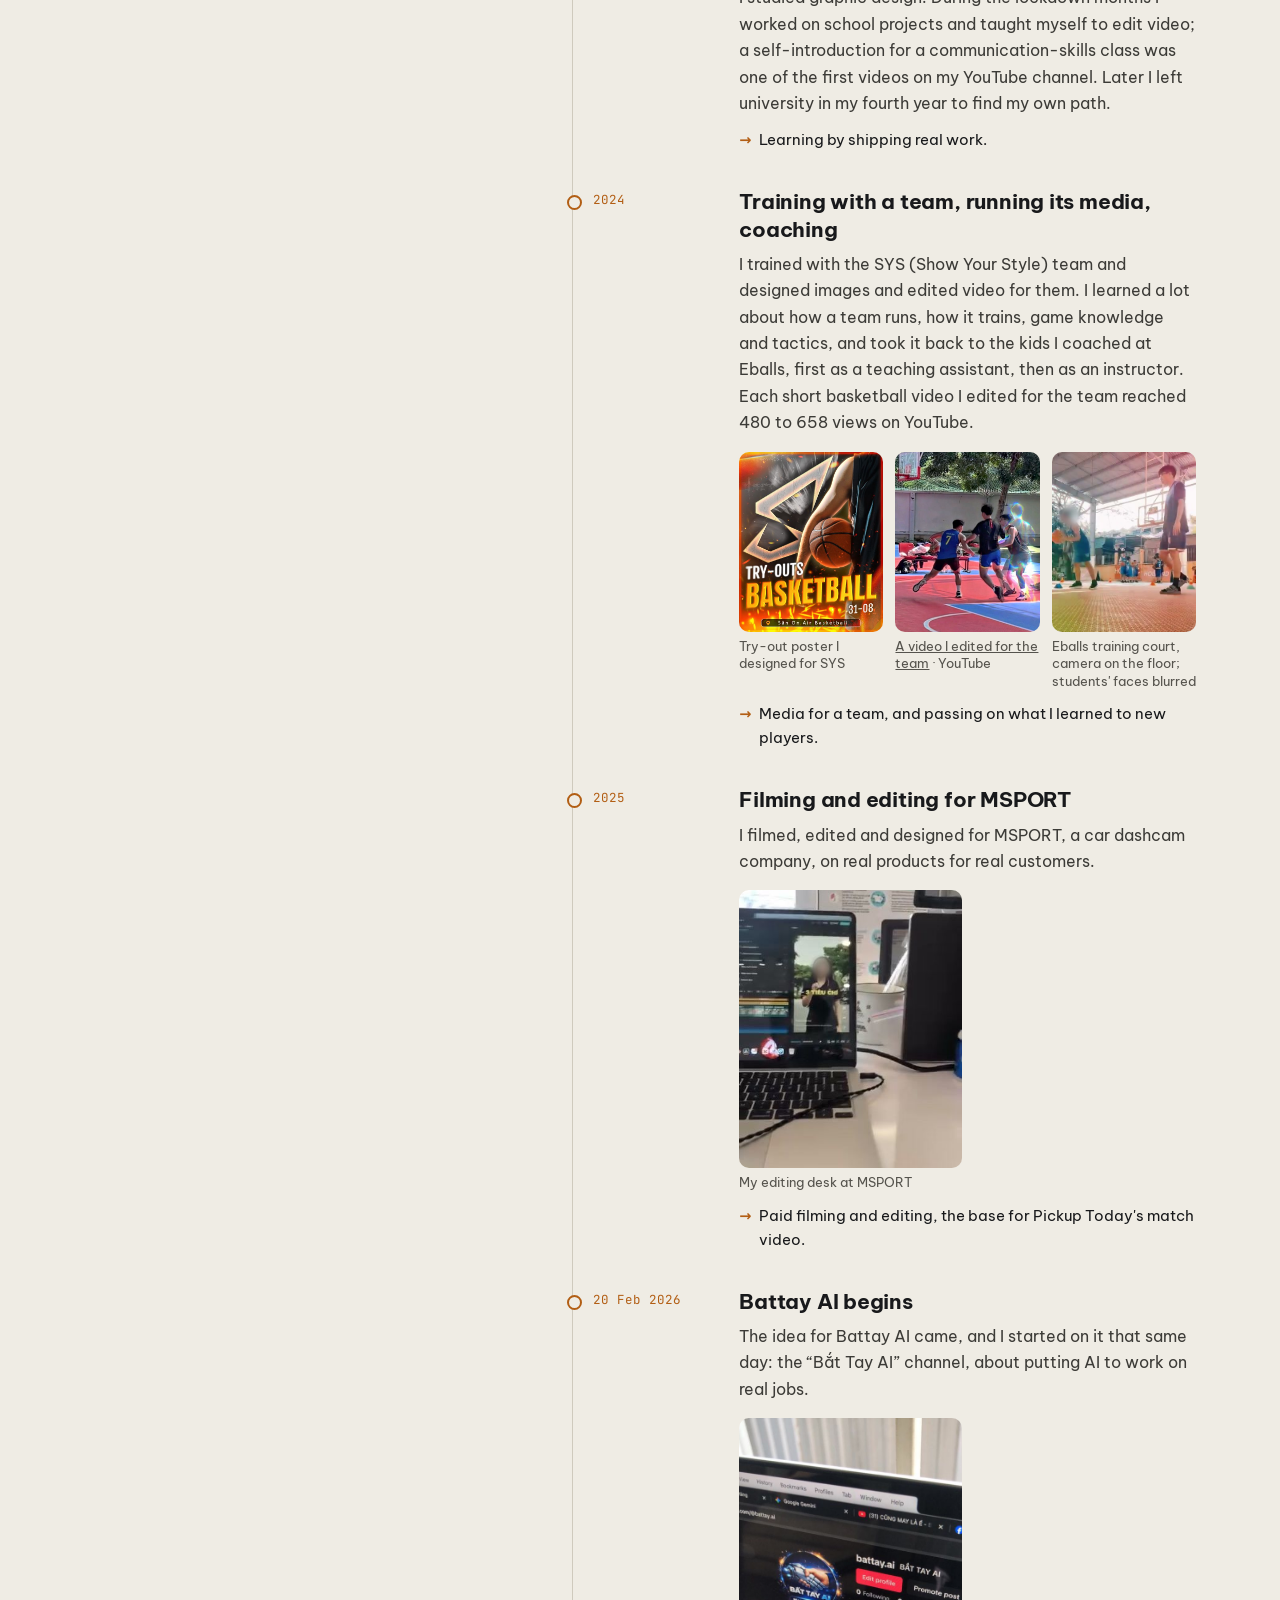
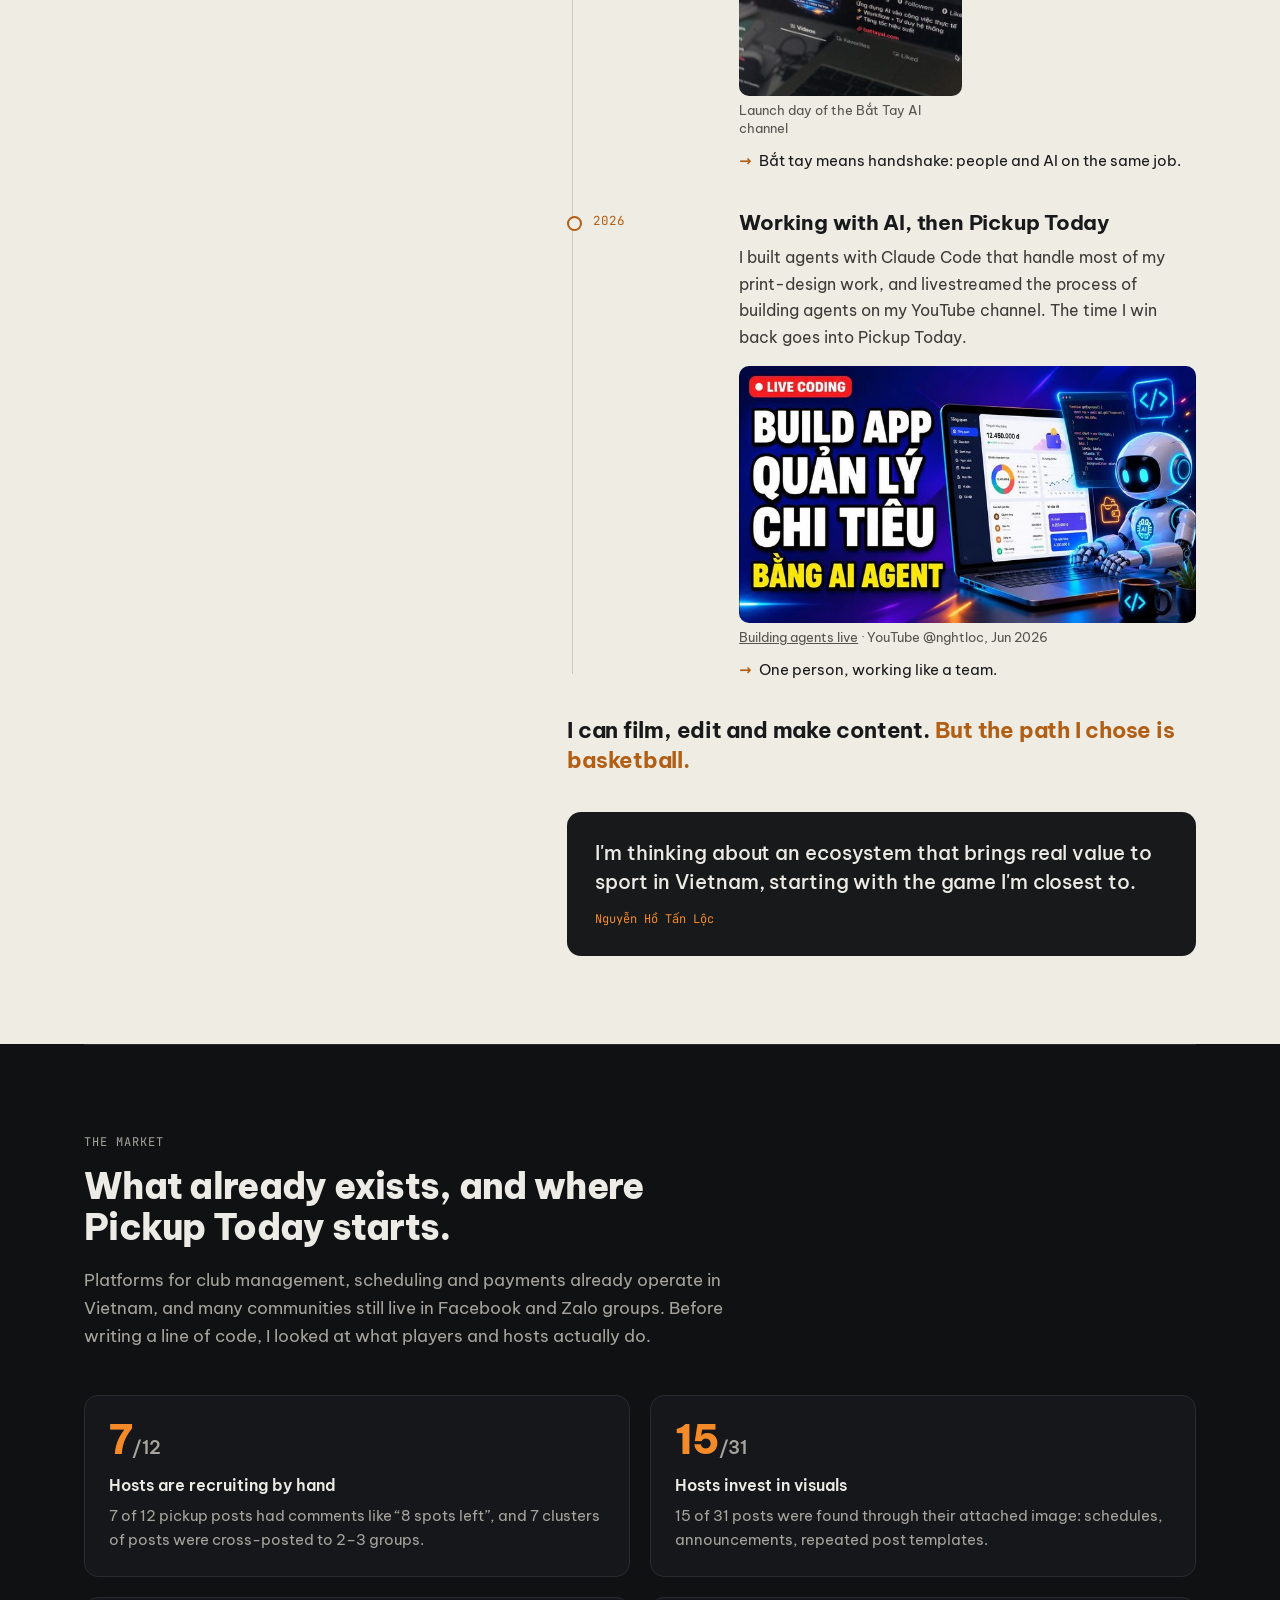
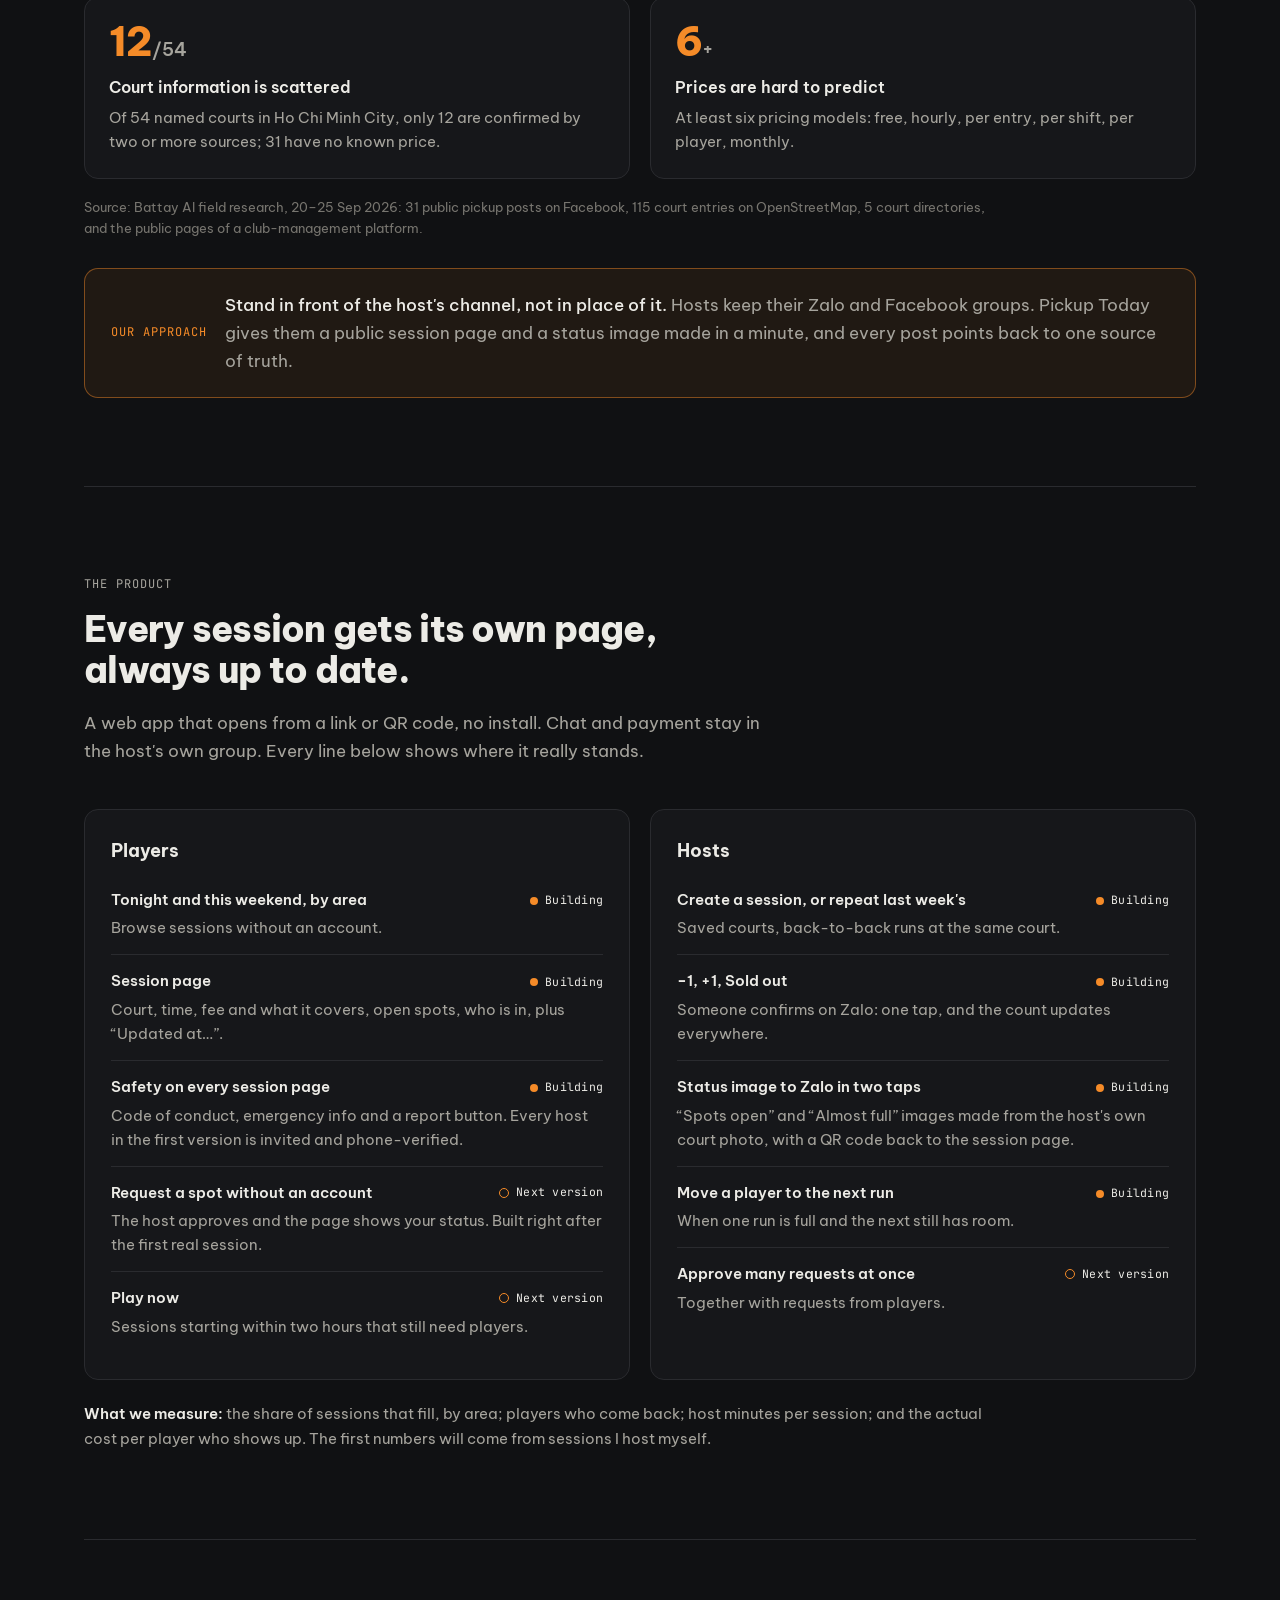
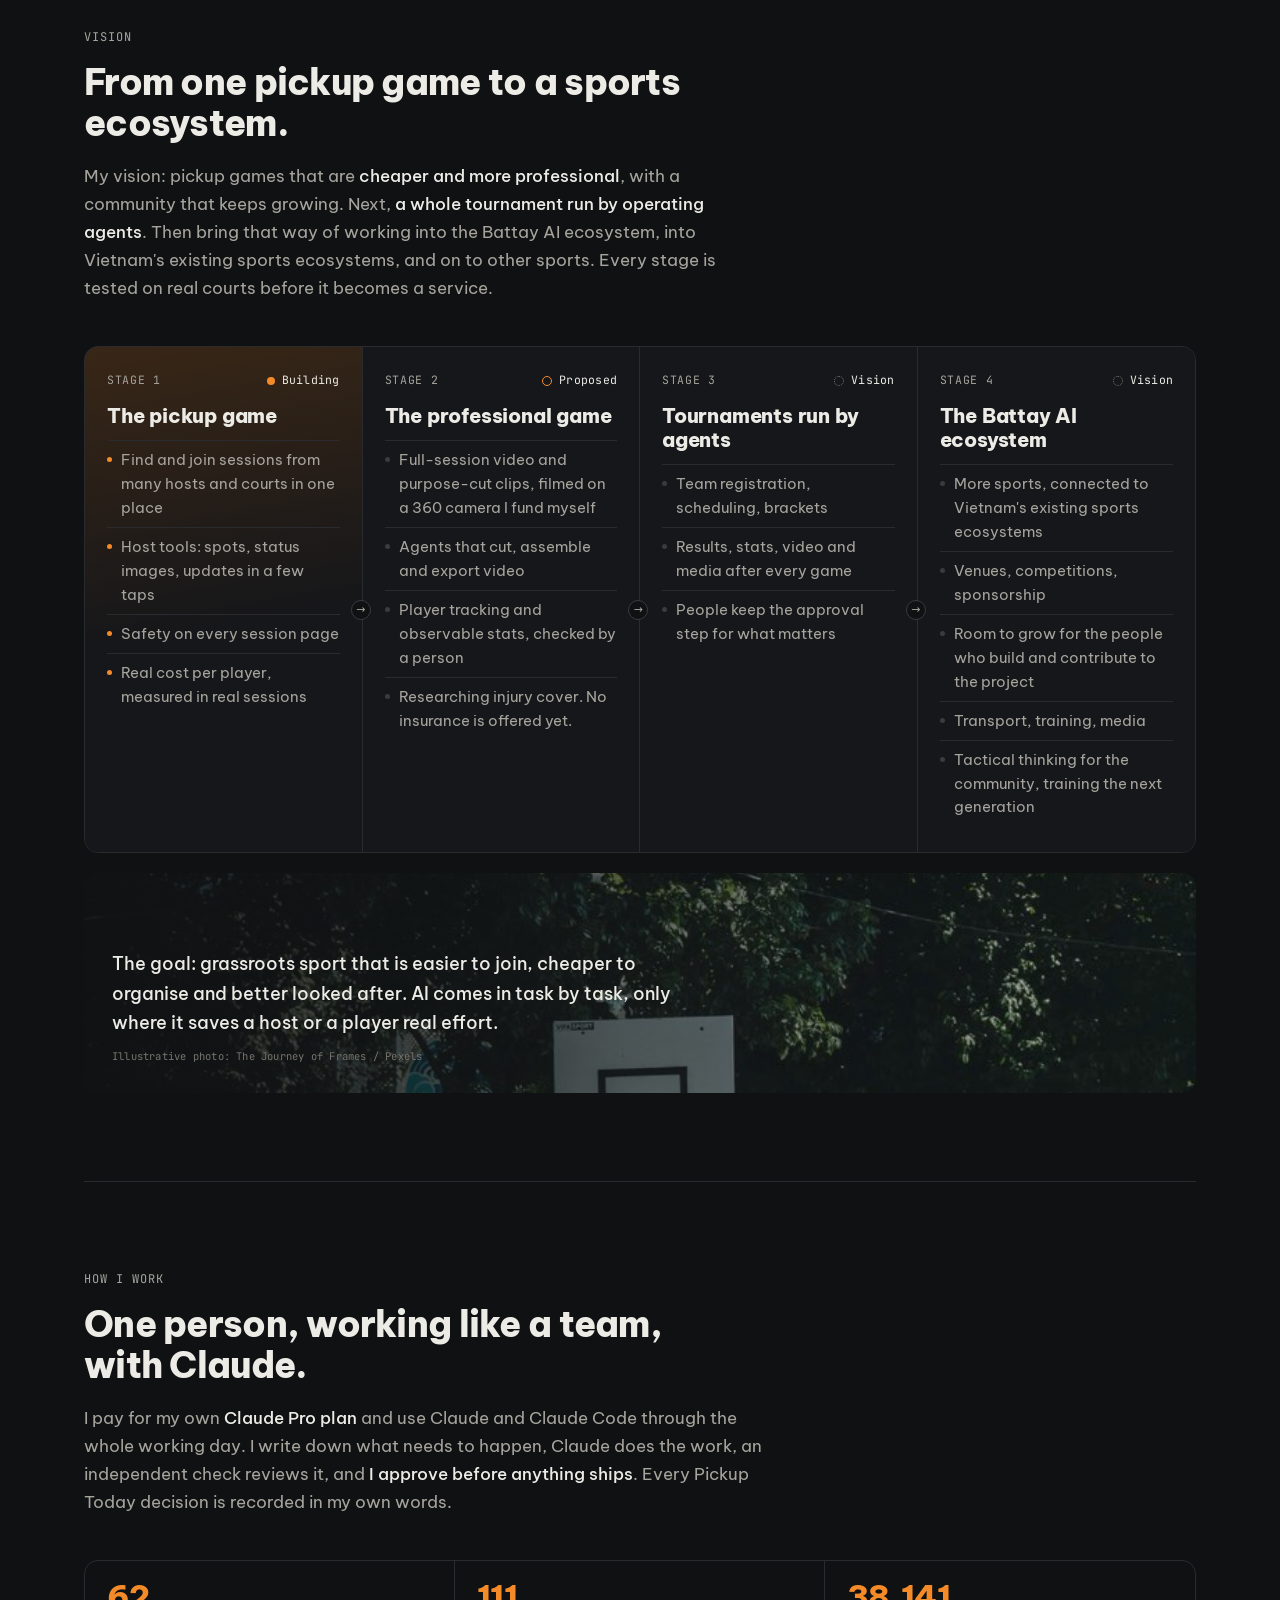
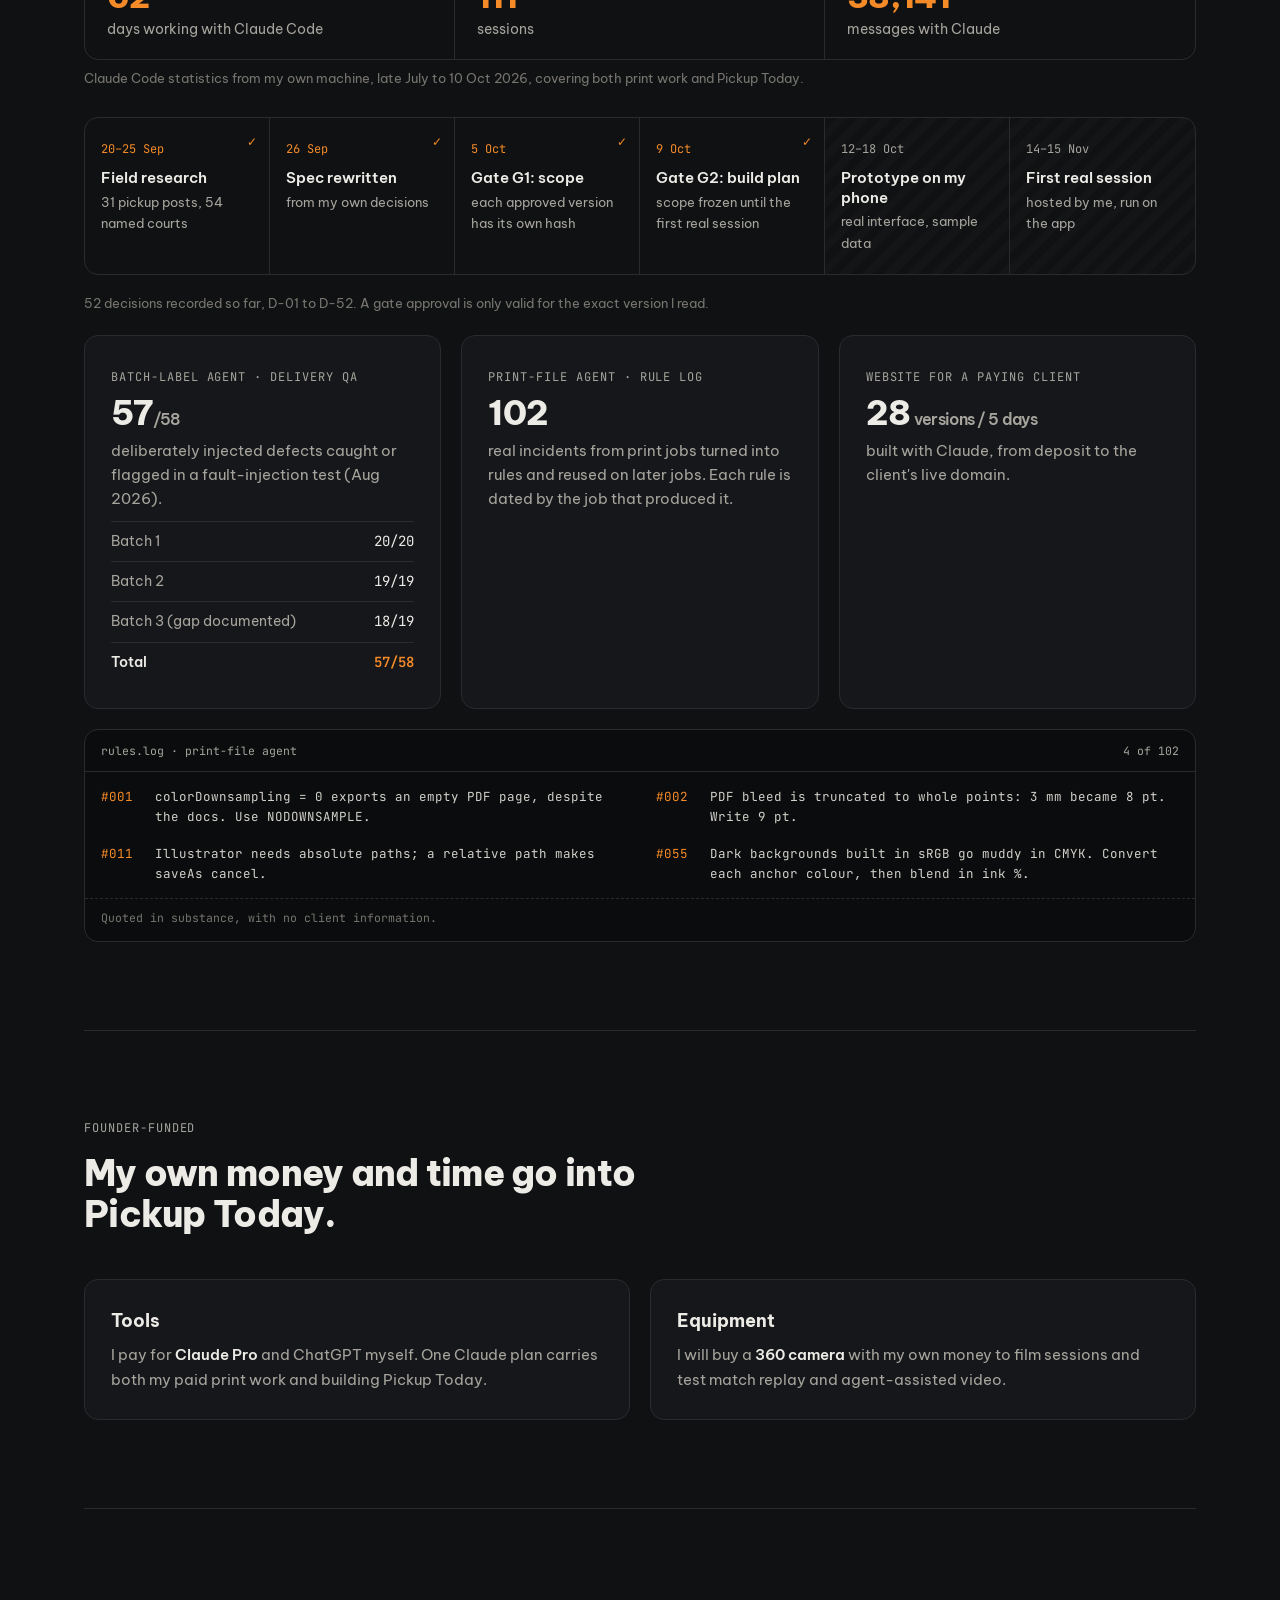
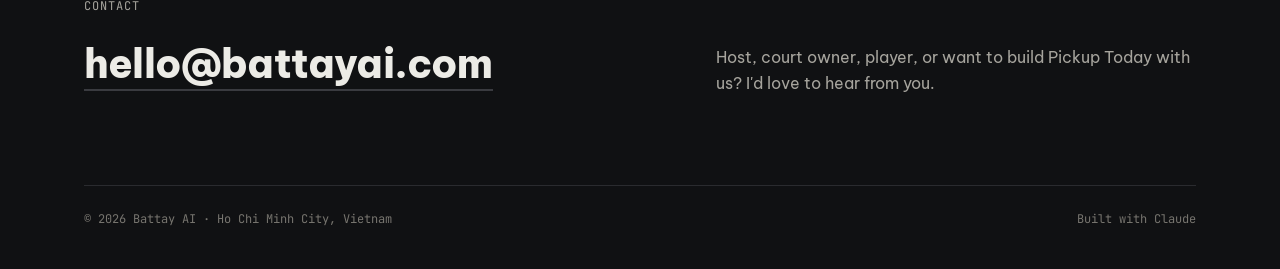
==== commit ec3890c5: "Lần 2, bản 3: câu chuyện thành hành trình có mốc năm và tư liệu thật Tám mốc từ quả bóng size 5, đội" ====
--- a/index.html
+++ b/index.html
@@ -86,33 +86,57 @@
       </div>
     </div>
     <div>
-      <ol class="chapters">
-        <li class="chapter"><span class="no">01</span><div>
+      <ol class="journey">
+        <li class="step"><div class="when">Primary to middle school</div><div class="what">
           <h3>A size-5 ball</h3>
-          <p>I started playing in early primary school, with a size-5 ball made for small hands. Basketball has been part of my life ever since.</p>
+          <p>I started playing in early primary school, with a size-5 ball made for small hands, and kept playing all through middle school.</p>
           <p class="brings">I understand players from the inside, because I am one.</p>
         </div></li>
-        <li class="chapter"><span class="no">02</span><div>
-          <h3>Injury, then the comeback</h3>
-          <p>Early in high school I tore a knee ligament and needed surgery. I came back with a different game: reading the floor, controlling the tempo, shooting from further out, and keeping my handle.</p>
+        <li class="step"><div class="when">Around 2017</div><div class="what">
+          <h3>District 8 basketball team</h3>
+          <p>I played for the District 8 basketball team. I still keep the photo of the whole team in purple in front of Phu Tho Arena.</p>
+          <p class="brings">Organised basketball, seen from the player's side.</p>
+        </div></li>
+        <li class="step"><div class="when">Grade 10</div><div class="what">
+          <h3>Third in my school, then a torn ligament</h3>
+          <p>In grade 10 I placed third in my school's basketball competition. Then I tore a knee ligament and needed surgery. I came back with a different game: reading the floor, controlling the tempo, shooting from further out, and keeping my handle.</p>
           <p class="brings">Player safety is core, not an add-on.</p>
         </div></li>
-        <li class="chapter"><span class="no">03</span><div>
-          <h3>From player to coach</h3>
-          <p>At Eballs I worked as a basketball teaching assistant, then as an instructor. From the sideline I learned how to prepare a session and pay attention to every person on court.</p>
-          <p class="brings">Experience running activities and working with new players.</p>
-        </div></li>
-        <li class="chapter"><span class="no">04</span><div>
-          <h3>Design and video</h3>
-          <p>I studied graphic design, taught myself to film and edit, and left university in my fourth year to find my own path. At MSPORT, a dashcam company, I filmed, edited and designed for real products.</p>
-          <p class="brings">Status images that make hosts look professional, and match video for players.</p>
-        </div></li>
-        <li class="chapter"><span class="no">05</span><div>
-          <h3>Working with AI</h3>
-          <p>Today I do paid remote print design. From ChatGPT to Claude, AI changed how I learn and how I work. I built agents with Claude Code that handle most of my print jobs while I keep the final approval. The time I win back goes into Pickup Today.</p>
-          <p class="brings">One person working like a team: split the work, check it, learn from every miss.</p>
+        <li class="step"><div class="when">2021</div><div class="what">
+          <h3>Lockdown, and teaching myself video</h3>
+          <p>I studied graphic design. During the lockdown months I worked on school projects and taught myself to edit video; a self-introduction for a communication-skills class was one of the first videos on my YouTube channel. Later I left university in my fourth year to find my own path.</p>
+          <p class="brings">Learning by shipping real work.</p>
+        </div></li>
+        <li class="step"><div class="when">2024</div><div class="what">
+          <h3>Training with a team, running its media, coaching</h3>
+          <p>I trained with the SYS (Show Your Style) team and designed images and edited video for them. I learned a lot about how a team runs, how it trains, game knowledge and tactics, and took it back to the kids I coached at Eballs, first as a teaching assistant, then as an instructor. Each short basketball video I edited for the team reached 480 to 658 views on YouTube.</p>
+          <div class="media three">
+            <figure><img src="assets/hanh-trinh/sys-tryouts.jpg" alt="Try-outs Basketball poster designed for the SYS team" loading="lazy"><figcaption>Try-out poster I designed for SYS</figcaption></figure>
+            <figure><a href="https://www.youtube.com/shorts/EaIy3ULczr4"><img src="assets/hanh-trinh/doi-short.jpg" alt="Short basketball video edited for the team" loading="lazy"></a><figcaption><a href="https://www.youtube.com/shorts/EaIy3ULczr4">A video I edited for the team</a> · YouTube</figcaption></figure>
+            <figure><img src="assets/hanh-trinh/eballs.jpg" alt="Me on the Eballs training court, camera on the floor" loading="lazy"><figcaption>Eballs training court, camera on the floor; students' faces blurred</figcaption></figure>
+          </div>
+          <p class="brings">Media for a team, and passing on what I learned to new players.</p>
+        </div></li>
+        <li class="step"><div class="when">2025</div><div class="what">
+          <h3>Filming and editing for MSPORT</h3>
+          <p>I filmed, edited and designed for MSPORT, a car dashcam company, on real products for real customers.</p>
+          <div class="media two"><figure><img src="assets/hanh-trinh/msport.jpg" alt="Editing desk at MSPORT" loading="lazy"><figcaption>My editing desk at MSPORT</figcaption></figure></div>
+          <p class="brings">Paid filming and editing, the base for Pickup Today's match video.</p>
+        </div></li>
+        <li class="step"><div class="when">20 Feb 2026</div><div class="what">
+          <h3>Battay AI begins</h3>
+          <p>The idea for Battay AI came, and I started on it that same day: the “Bắt Tay AI” channel, about putting AI to work on real jobs.</p>
+          <div class="media two"><figure><img src="assets/hanh-trinh/battay-ra-mat.jpg" alt="The Bắt Tay AI channel on launch day" loading="lazy"><figcaption>Launch day of the Bắt Tay AI channel</figcaption></figure></div>
+          <p class="brings">Bắt tay means handshake: people and AI on the same job.</p>
+        </div></li>
+        <li class="step"><div class="when">2026</div><div class="what">
+          <h3>Working with AI, then Pickup Today</h3>
+          <p>I built agents with Claude Code that handle most of my print-design work, and livestreamed the process of building agents on my YouTube channel. The time I win back goes into Pickup Today.</p>
+          <div class="media wide"><figure><a href="https://www.youtube.com/watch?v=jXE644ubqUI"><img src="assets/hanh-trinh/live-agent.jpg" alt="Livestream building an app with AI agents" loading="lazy"></a><figcaption><a href="https://www.youtube.com/@nghtloc">Building agents live</a> · YouTube @nghtloc, Jun 2026</figcaption></figure></div>
+          <p class="brings">One person, working like a team.</p>
         </div></li>
       </ol>
+      <p class="creed">I can film, edit and make content. <span>But the path I chose is basketball.</span></p>
       <blockquote class="quote">
         <p>I'm thinking about an ecosystem that brings real value to sport in Vietnam, starting with the game I'm closest to.</p>
         <span>Nguyễn Hồ Tấn Lộc</span>
@@ -235,6 +259,8 @@
       <h2>One person, working like a team, with Claude.</h2>
       <p class="intro">I pay for my own <b>Claude Pro plan</b> and use Claude and Claude Code through the whole working day. I write down what needs to happen, Claude does the work, an independent check reviews it, and <b>I approve before anything ships</b>. Every Pickup Today decision is recorded in my own words.</p>
     </div>
+    <div class="usage"><div><b>62</b><span>days working with Claude Code</span></div><div><b>111</b><span>sessions</span></div><div><b>38,141</b><span>messages with Claude</span></div></div>
+    <p class="source" style="margin:0 0 28px">Claude Code statistics from my own machine, late July to 10 Oct 2026, covering both print work and Pickup Today.</p>
     <ol class="timeline" aria-label="Pickup Today progress in 2026">
       <li class="done"><span class="d">20–25 Sep</span><b>Field research</b><span>31 pickup posts, 54 named courts</span></li>
       <li class="done"><span class="d">26 Sep</span><b>Spec rewritten</b><span>from my own decisions</span></li>
--- a/assets/site.css
+++ b/assets/site.css
@@ -239,3 +239,40 @@
   .fact .n { font-size: 34px; }
   .contact a.mail { font-size: 27px; }
 }
+
+/* journey (story with dated steps and real media) */
+.journey { list-style: none; position: relative; }
+.journey::before { content: ""; position: absolute; left: 5px; top: 8px; bottom: 8px; width: 1px; background: #cfcabd; }
+.step { position: relative; display: grid; grid-template-columns: 128px 1fr; gap: 0 18px; padding: 0 0 36px 26px; }
+.step::before { content: ""; position: absolute; left: 0; top: 7px; width: 11px; height: 11px; border-radius: 50%; background: var(--paper); border: 2px solid #b25e14; }
+.step:last-child { padding-bottom: 0; }
+.step .when { font-family: var(--mono); font-size: 12.5px; color: #b25e14; padding-top: 3px; line-height: 1.4; }
+.step h3 { font-size: 21px; font-weight: 700; letter-spacing: -.01em; line-height: 1.3; }
+.step p { margin-top: 8px; color: #3c3b37; font-size: 16px; }
+.step .brings { margin-top: 12px; font-size: 14.5px; color: var(--ink); display: flex; gap: 8px; }
+.step .brings::before { content: "→"; color: #b25e14; font-weight: 700; }
+.media { display: grid; gap: 12px; margin-top: 16px; }
+.media.three { grid-template-columns: repeat(3, 1fr); }
+.media.two { grid-template-columns: repeat(2, 1fr); }
+.media.wide { grid-template-columns: 1fr; max-width: 520px; }
+.media figure img { width: 100%; aspect-ratio: 4 / 5; object-fit: cover; border-radius: 10px; background: #dcd8cd; }
+.media.wide figure img { aspect-ratio: 16 / 9; }
+.media figcaption { margin-top: 6px; font-size: 12.5px; color: var(--ink-2); line-height: 1.4; }
+.media a { color: inherit; }
+.creed { margin-top: 34px; font-size: 22px; font-weight: 700; letter-spacing: -.01em; line-height: 1.35; }
+.creed span { color: #b25e14; }
+.usage { display: grid; grid-template-columns: repeat(3, 1fr); border: 1px solid var(--line); border-radius: 14px; overflow: hidden; margin-bottom: 8px; }
+.usage div { padding: 18px 22px; border-right: 1px solid var(--line); }
+.usage div:last-child { border-right: 0; }
+.usage b { display: block; font-weight: 800; font-size: 32px; letter-spacing: -.02em; line-height: 1.1; color: var(--orange); }
+.usage span { color: var(--muted); font-size: 14px; }
+@media (max-width: 600px) {
+  .step { grid-template-columns: 1fr; padding-left: 24px; }
+  .step .when { padding: 0 0 4px; }
+  .media.three { grid-template-columns: 1fr 1fr; }
+  .media.three figure:last-child { grid-column: span 2; }
+  .media.three figure:last-child img { aspect-ratio: 16 / 10; object-position: 70% 18%; }
+  .creed { font-size: 19px; }
+  .usage div { padding: 14px; }
+  .usage b { font-size: 24px; }
+}
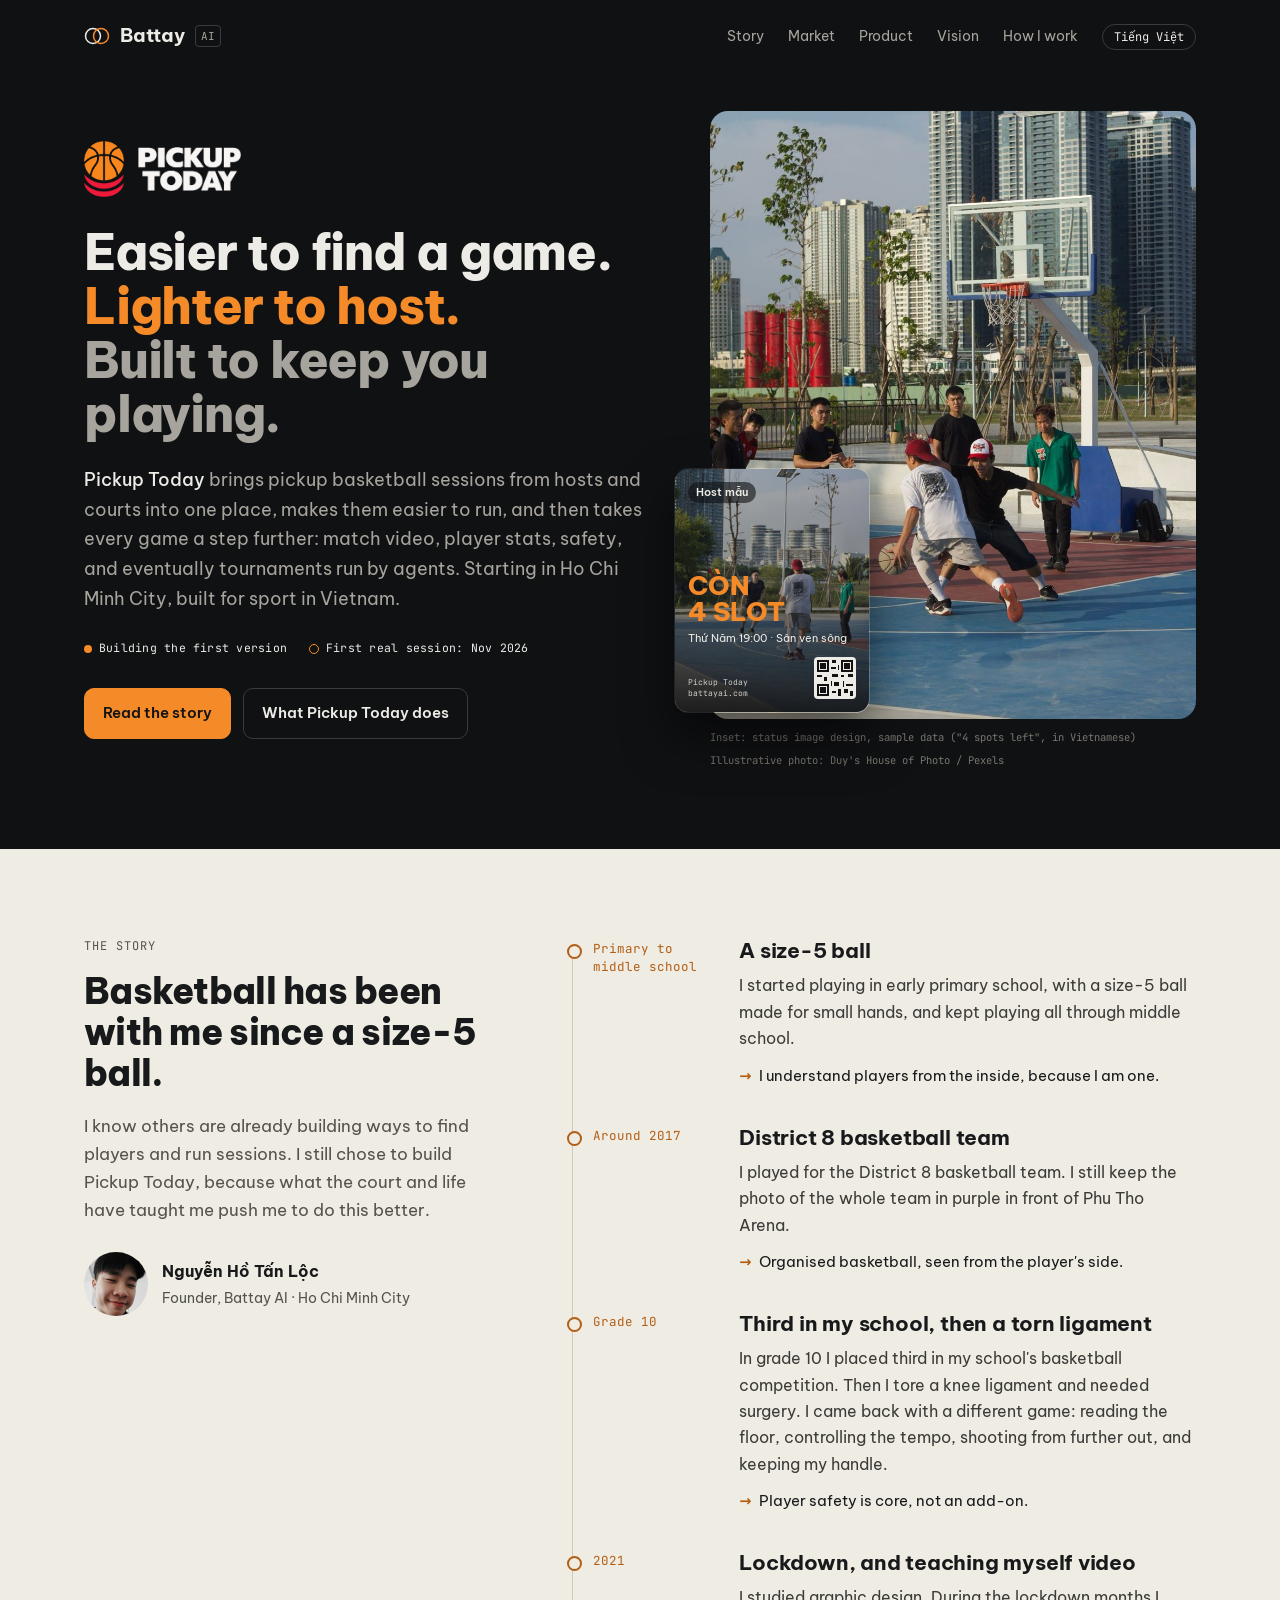
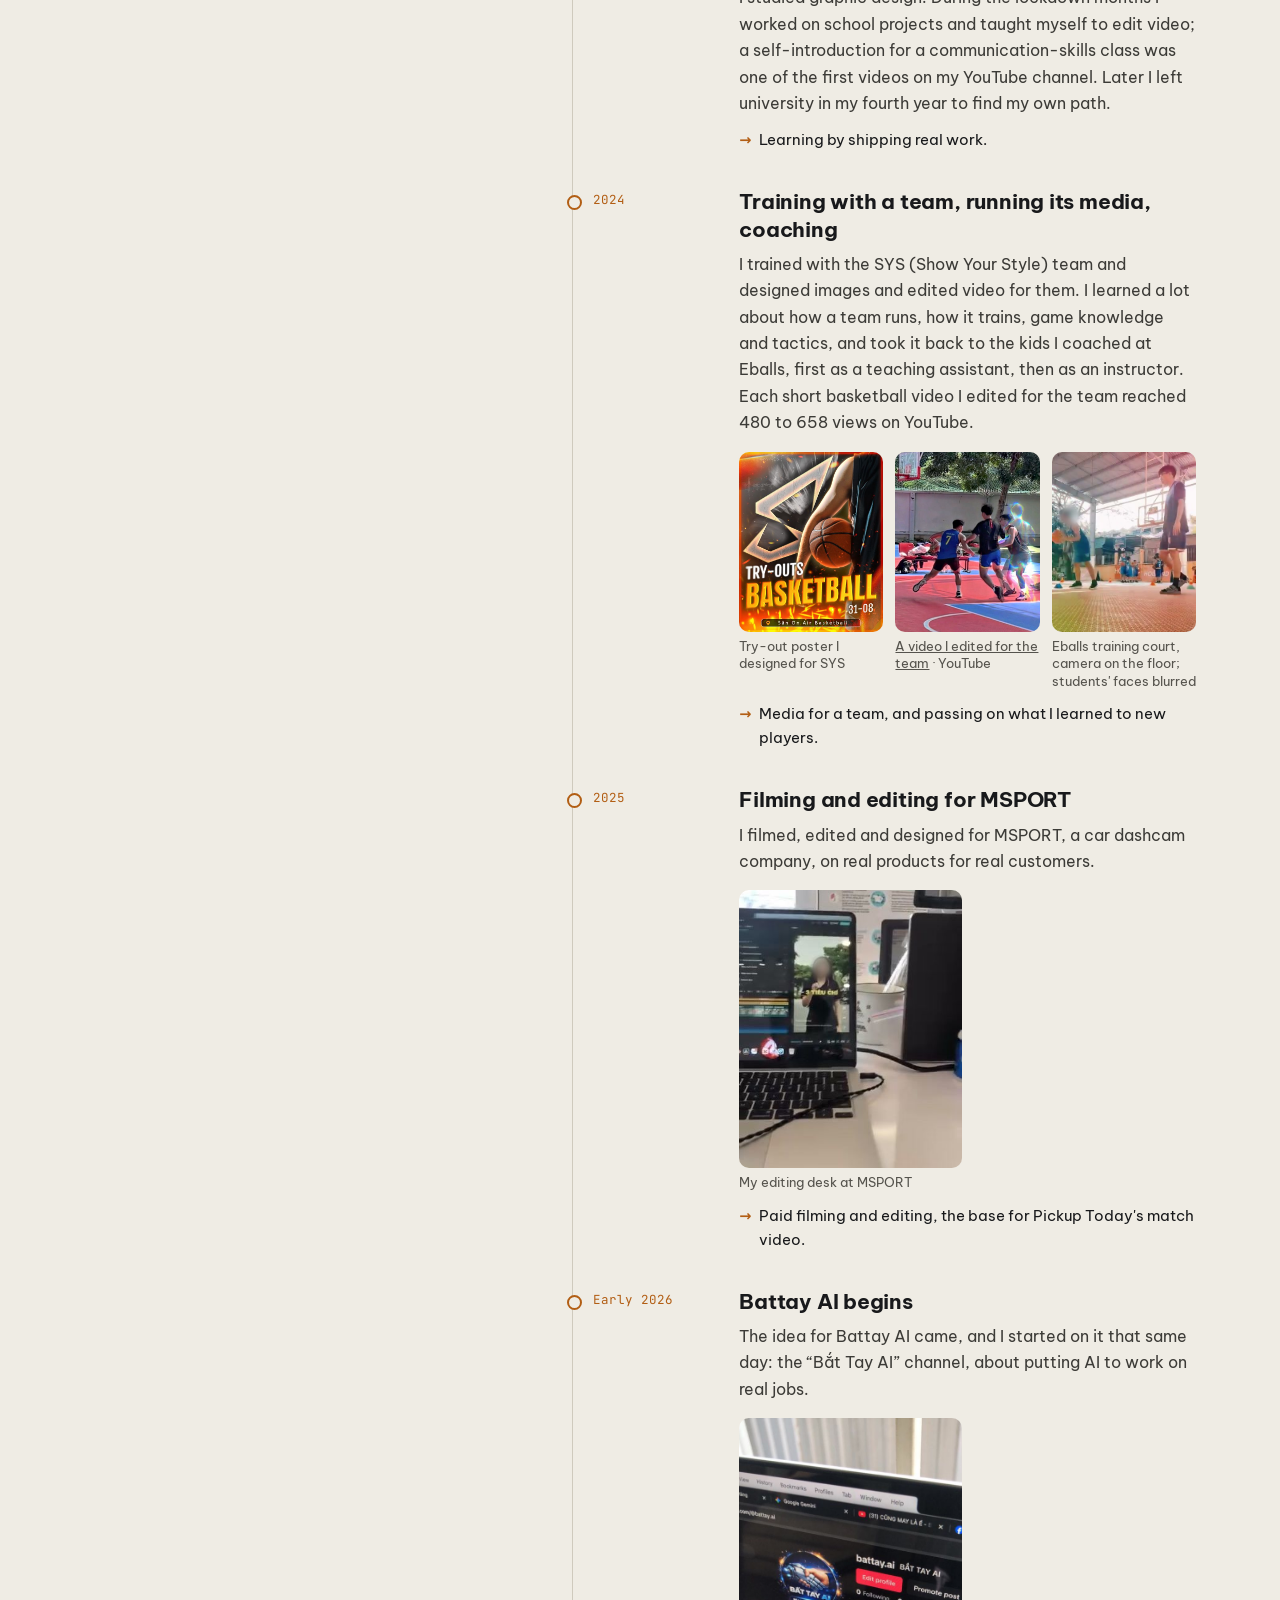
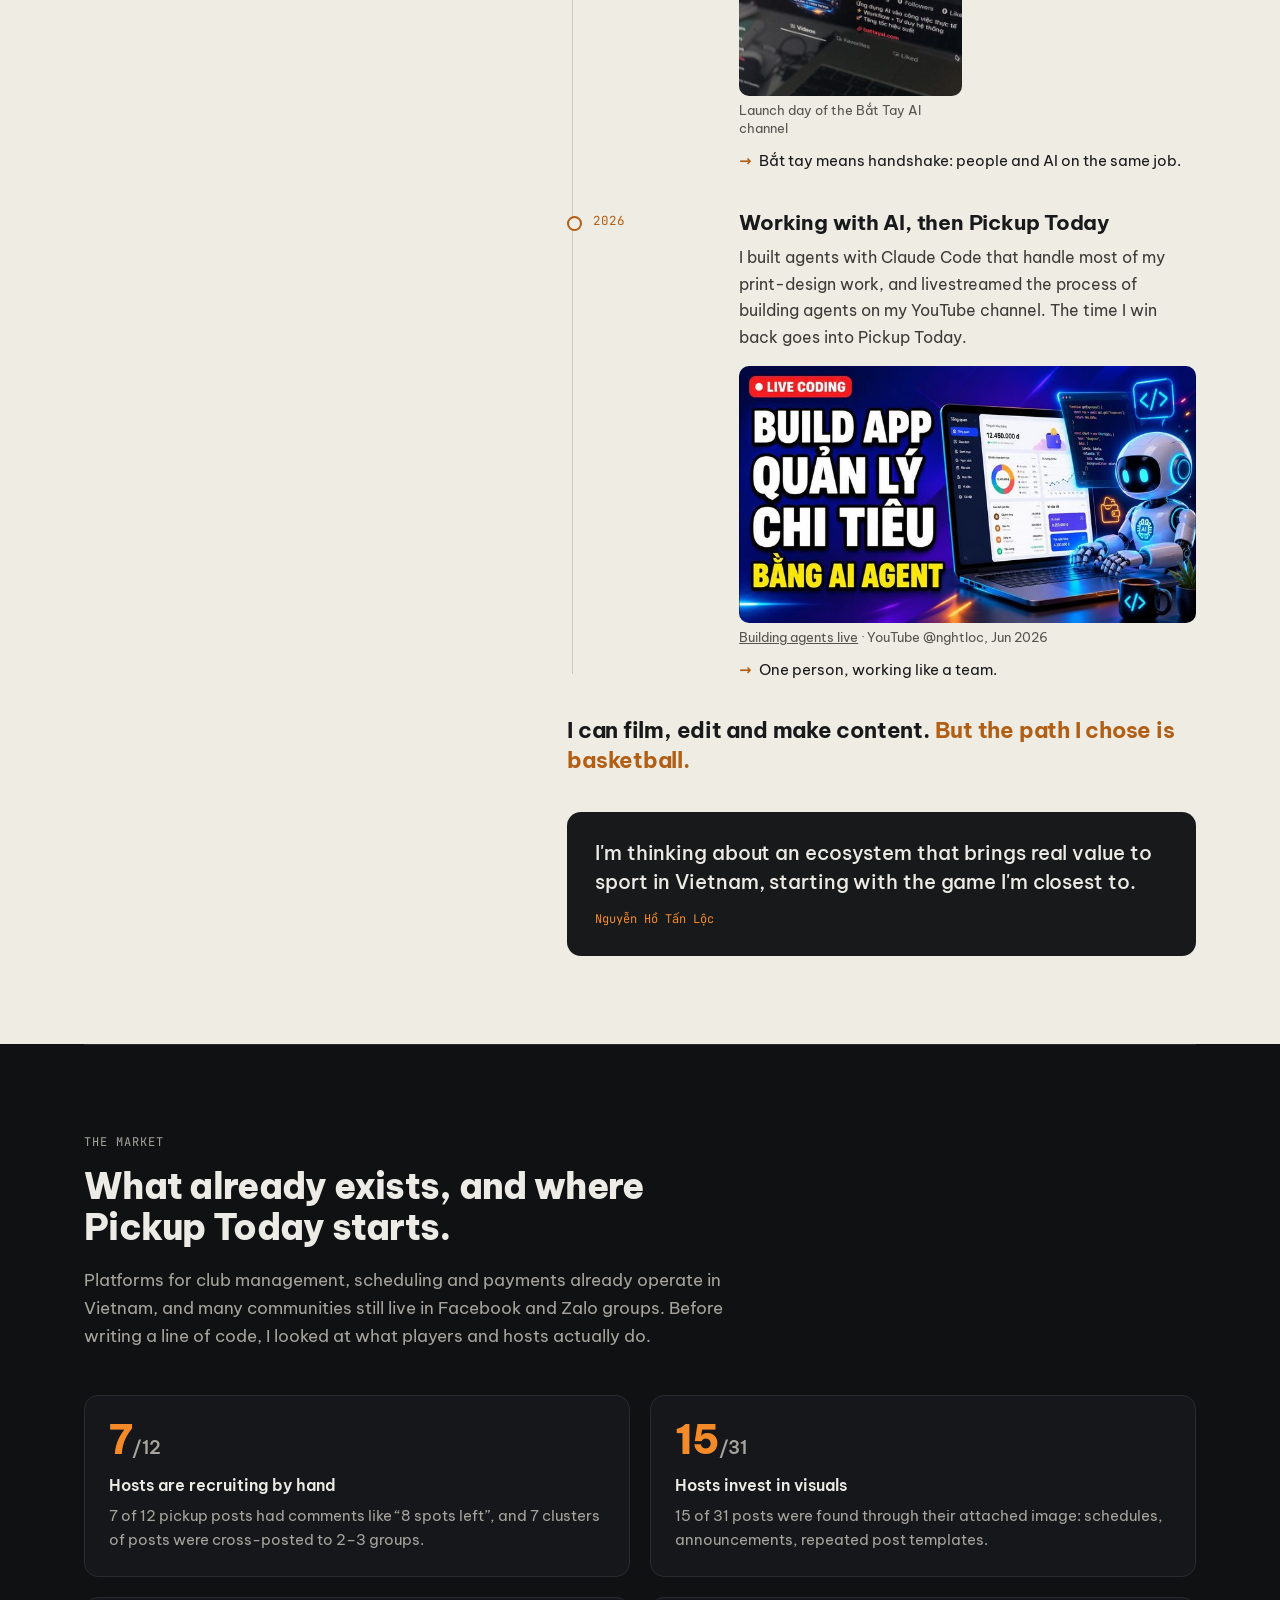
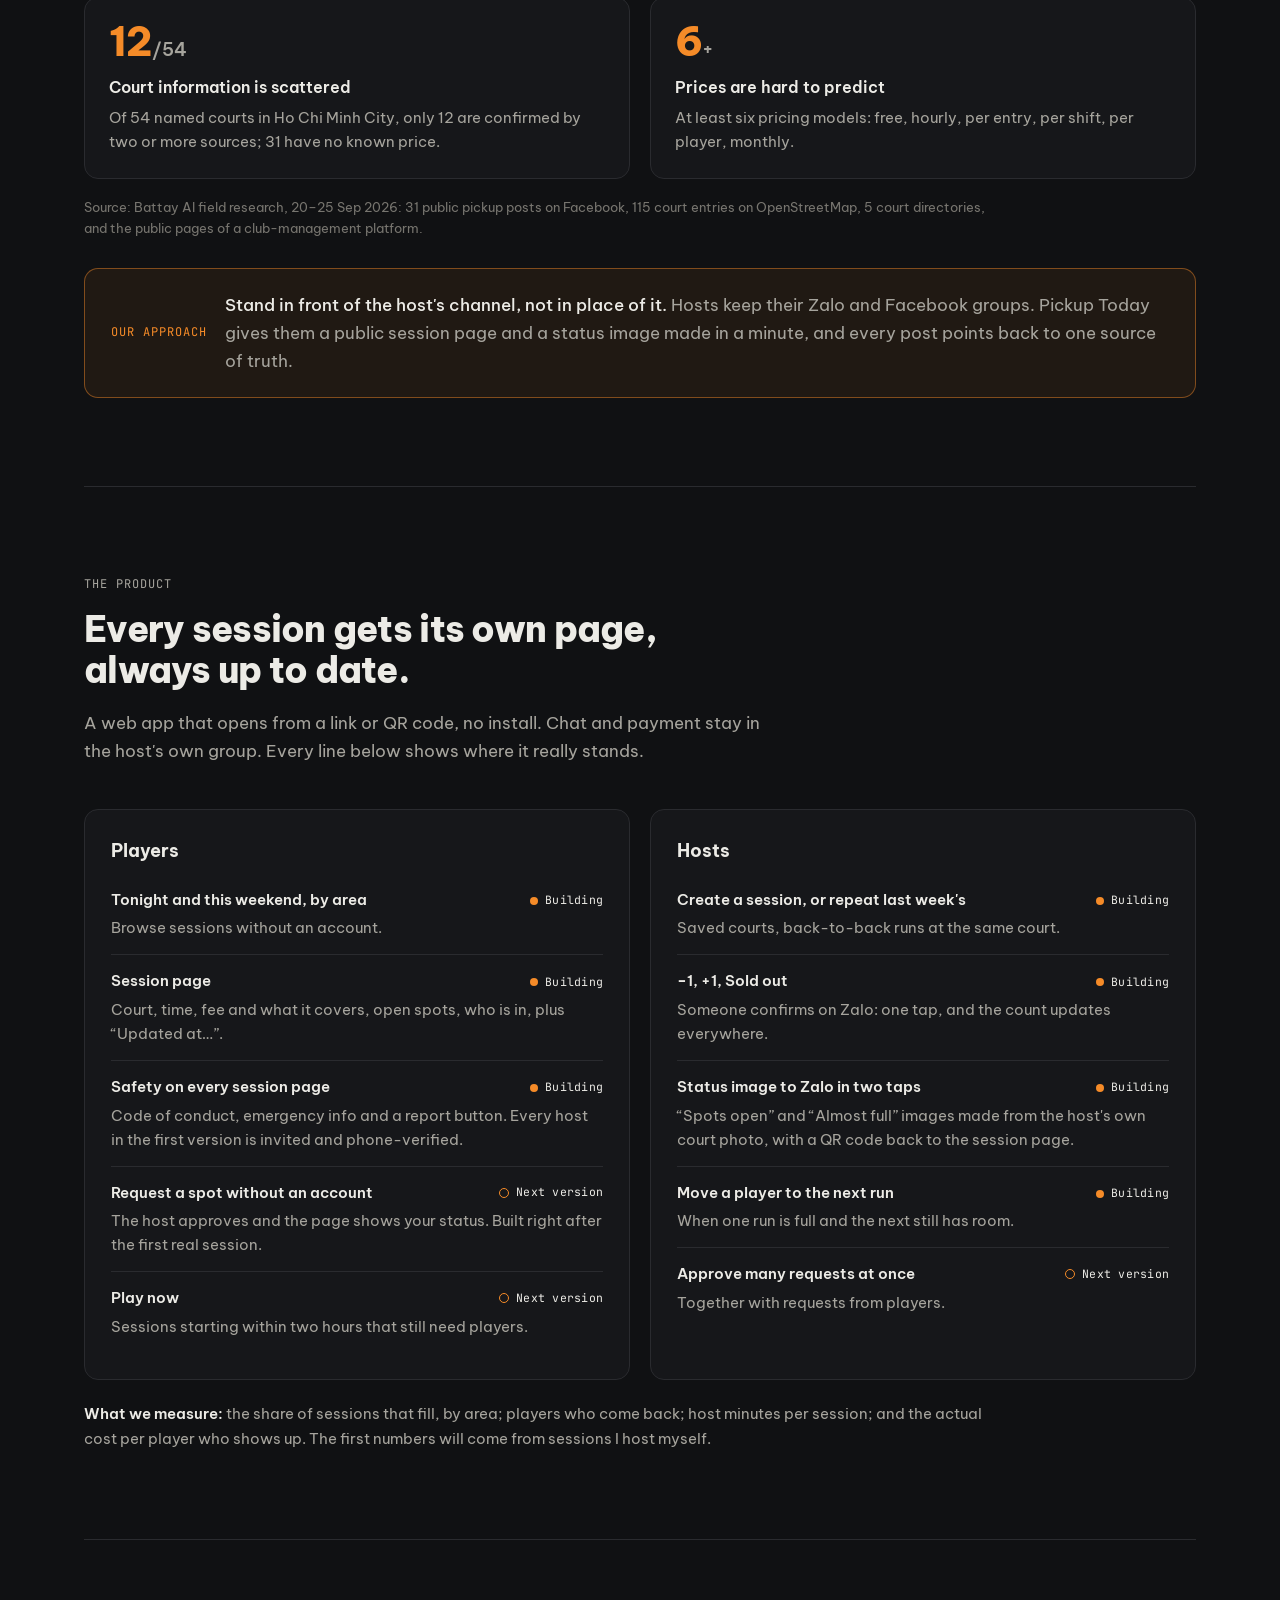
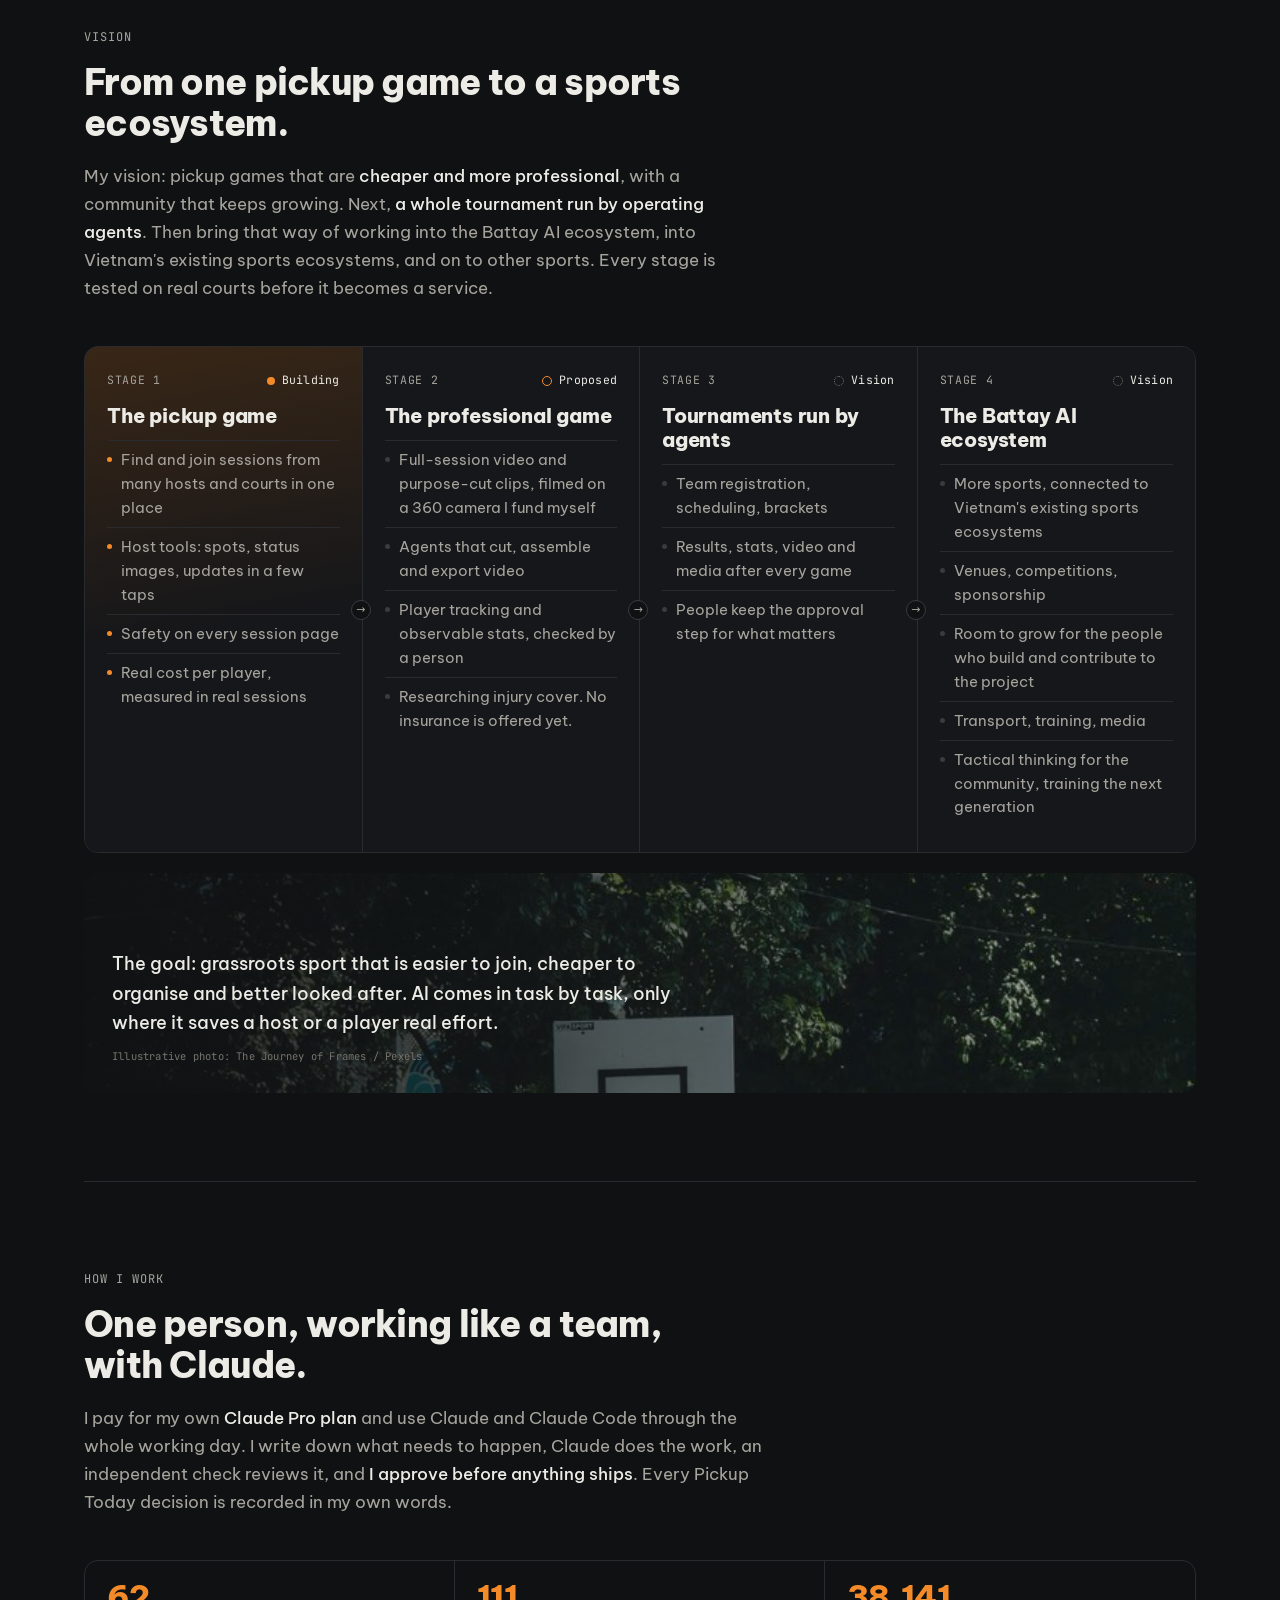
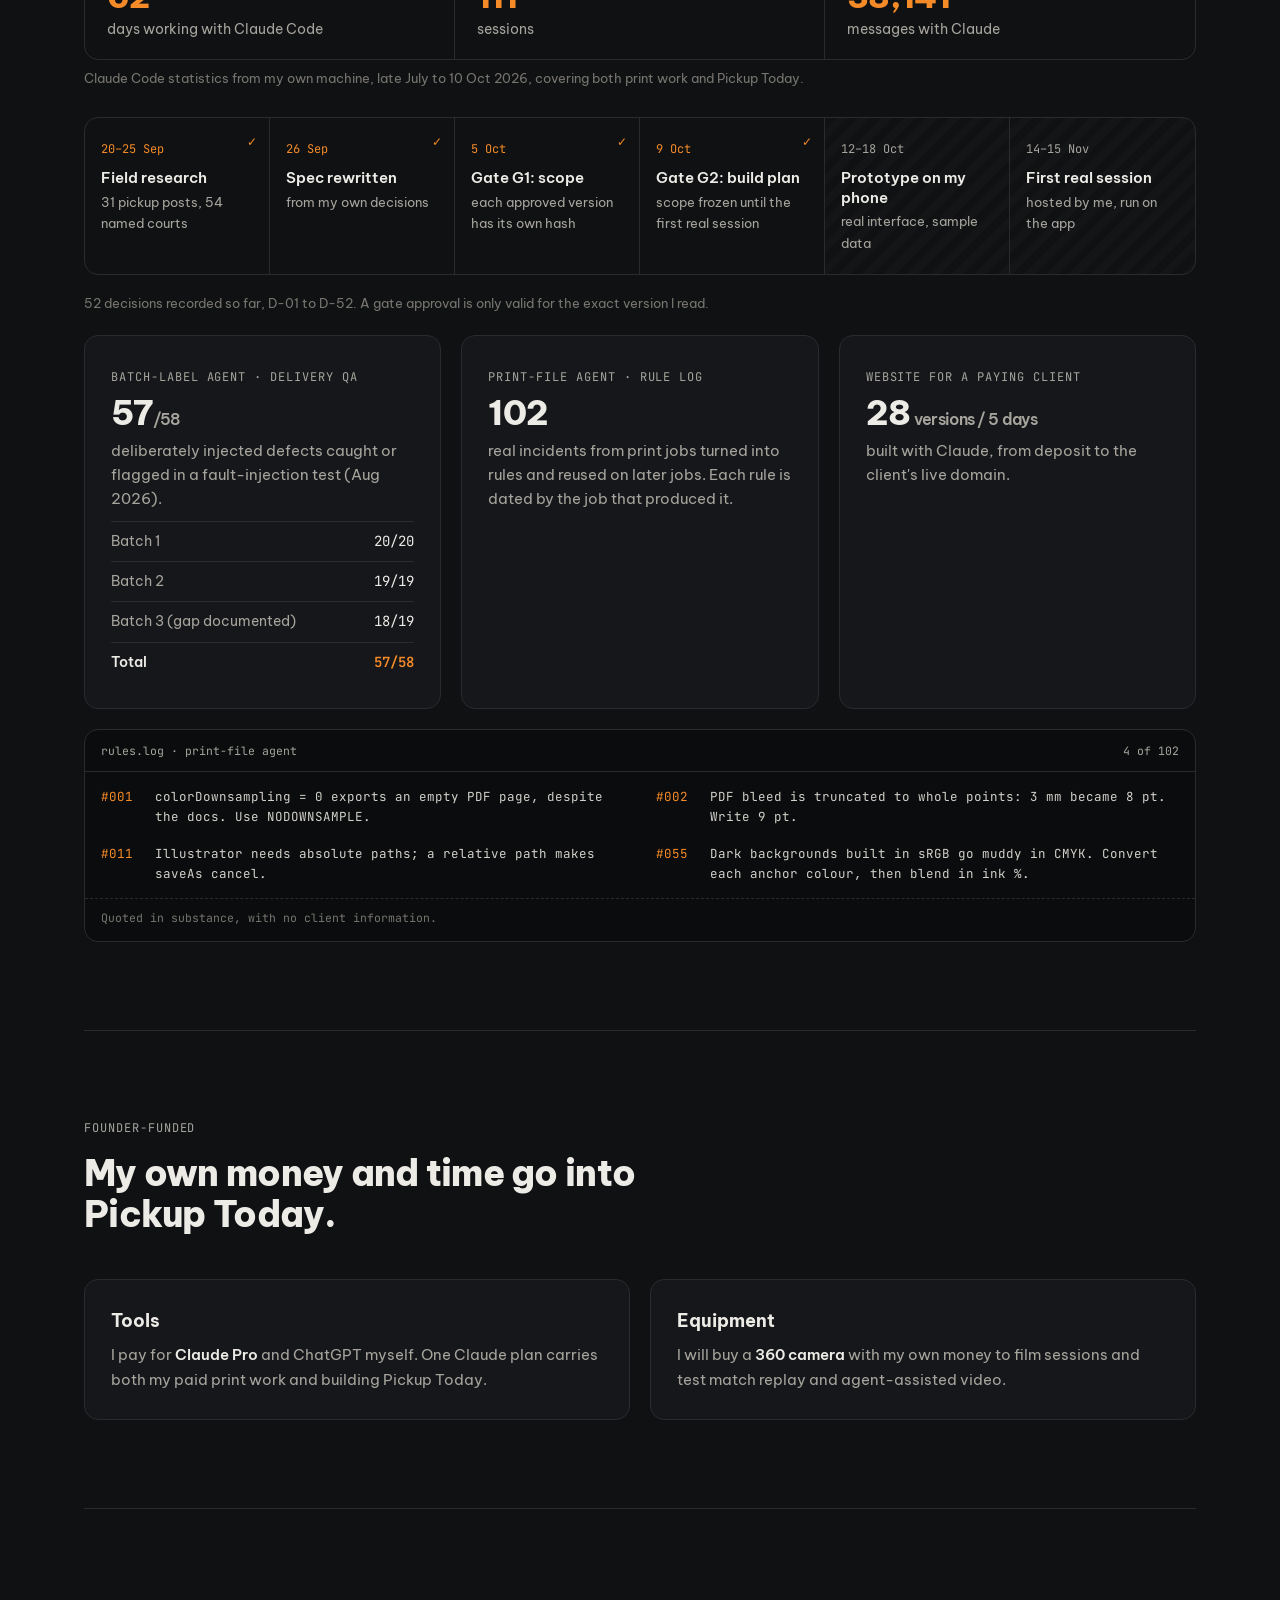
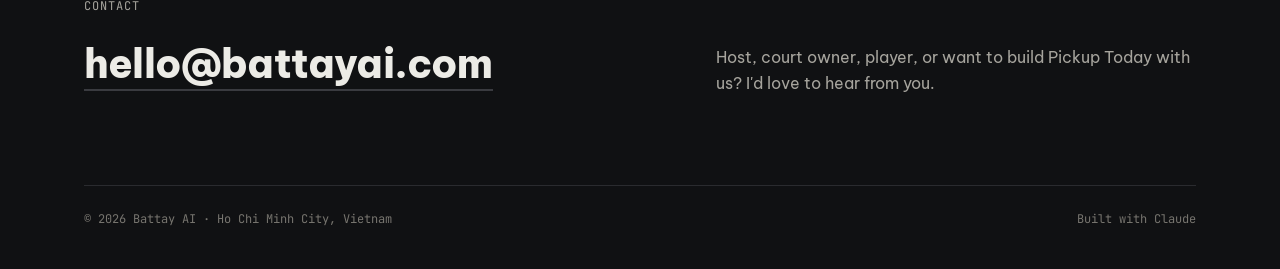
==== commit fb90d8a6: "Bỏ ngày ra đời cụ thể khỏi hành trình (giữ quyết định không quảng bá tuổi công ty) Co-Authored-By: C" ====
--- a/index.html
+++ b/index.html
@@ -123,7 +123,7 @@
           <div class="media two"><figure><img src="assets/hanh-trinh/msport.jpg" alt="Editing desk at MSPORT" loading="lazy"><figcaption>My editing desk at MSPORT</figcaption></figure></div>
           <p class="brings">Paid filming and editing, the base for Pickup Today's match video.</p>
         </div></li>
-        <li class="step"><div class="when">20 Feb 2026</div><div class="what">
+        <li class="step"><div class="when">Early 2026</div><div class="what">
           <h3>Battay AI begins</h3>
           <p>The idea for Battay AI came, and I started on it that same day: the “Bắt Tay AI” channel, about putting AI to work on real jobs.</p>
           <div class="media two"><figure><img src="assets/hanh-trinh/battay-ra-mat.jpg" alt="The Bắt Tay AI channel on launch day" loading="lazy"><figcaption>Launch day of the Bắt Tay AI channel</figcaption></figure></div>
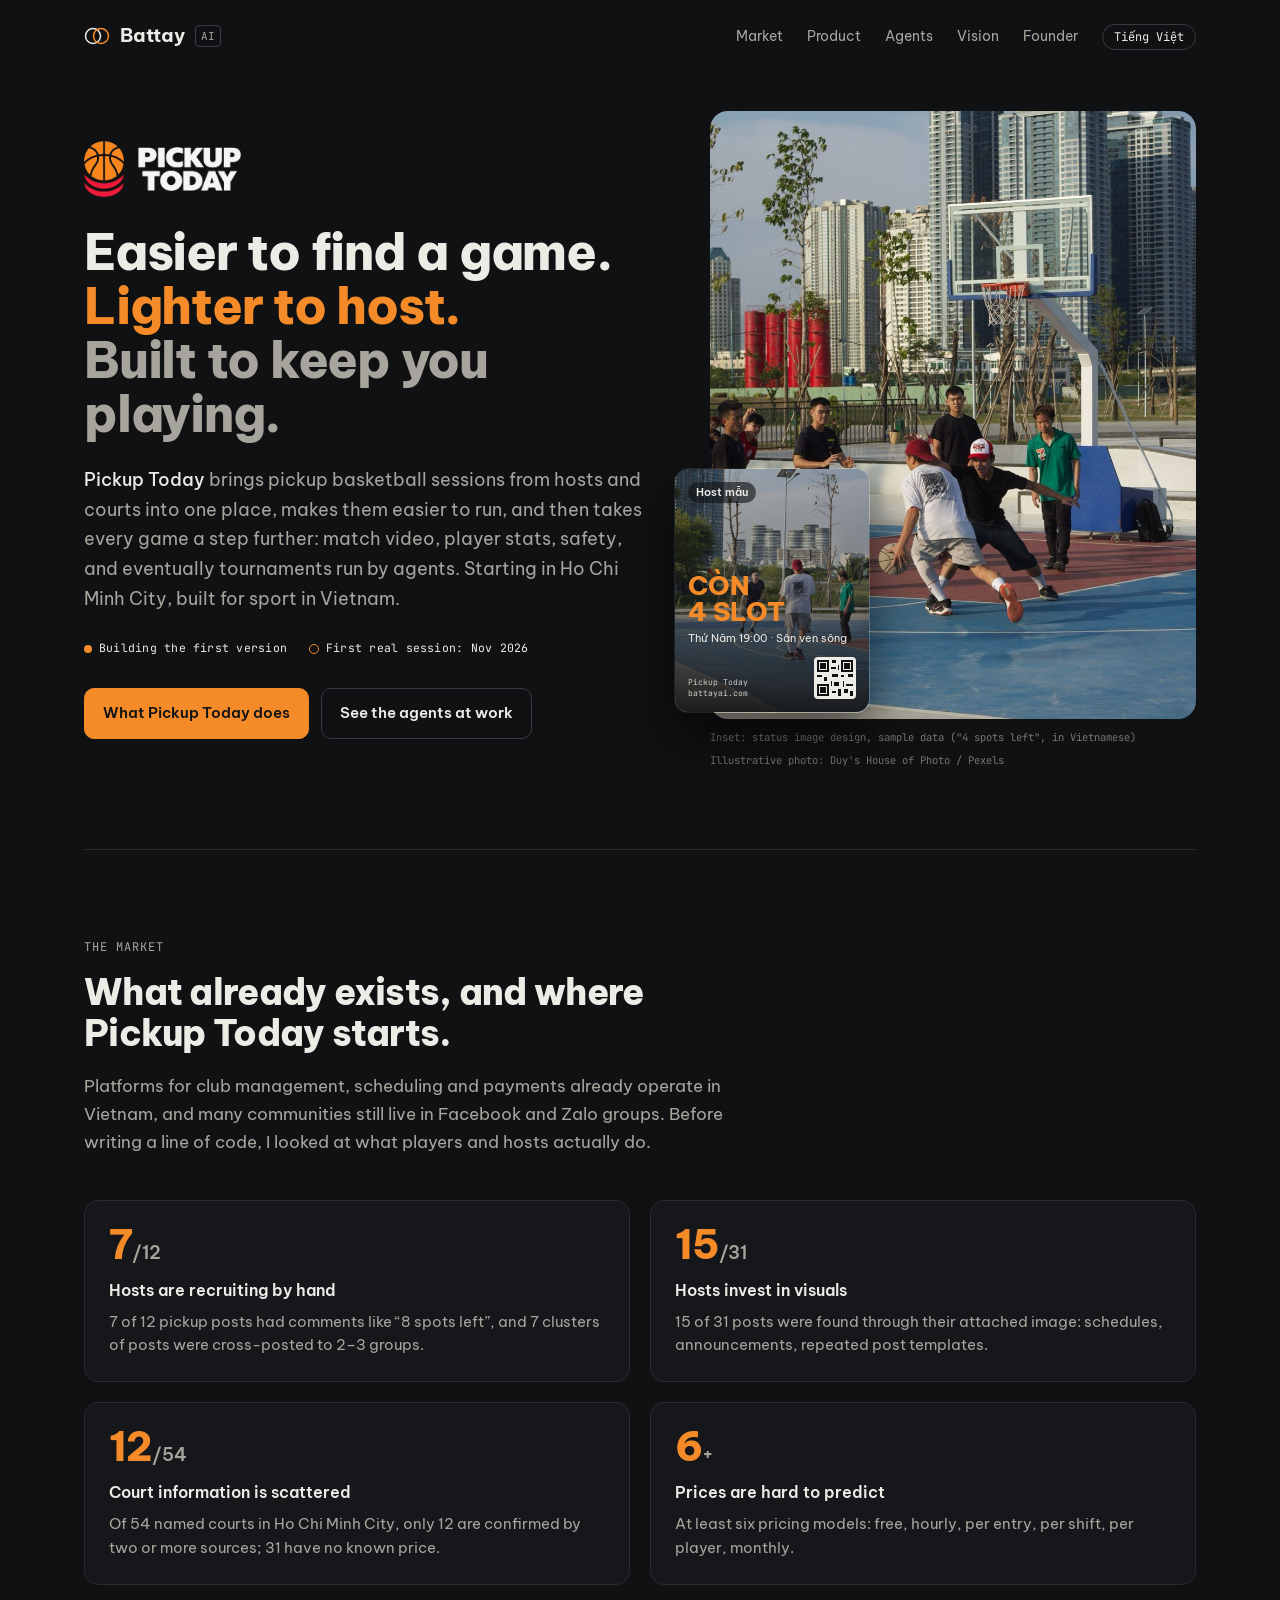
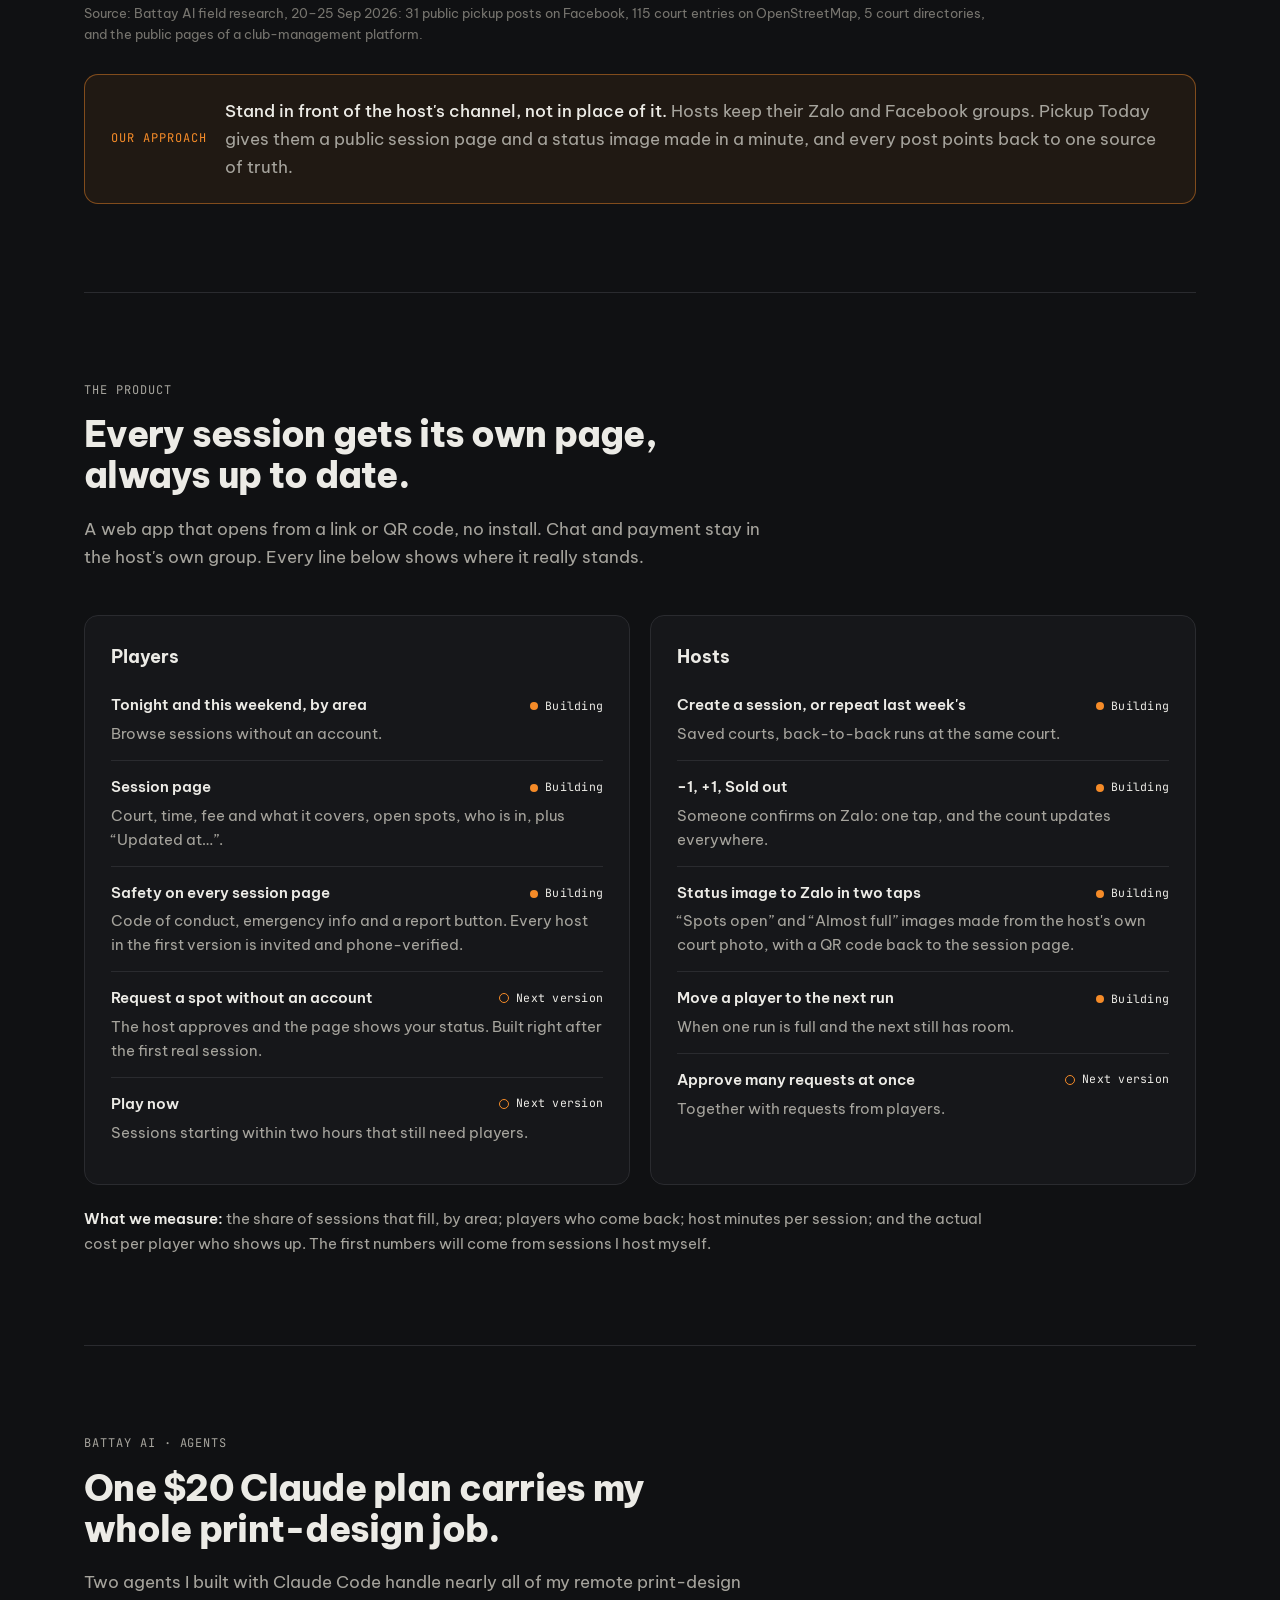
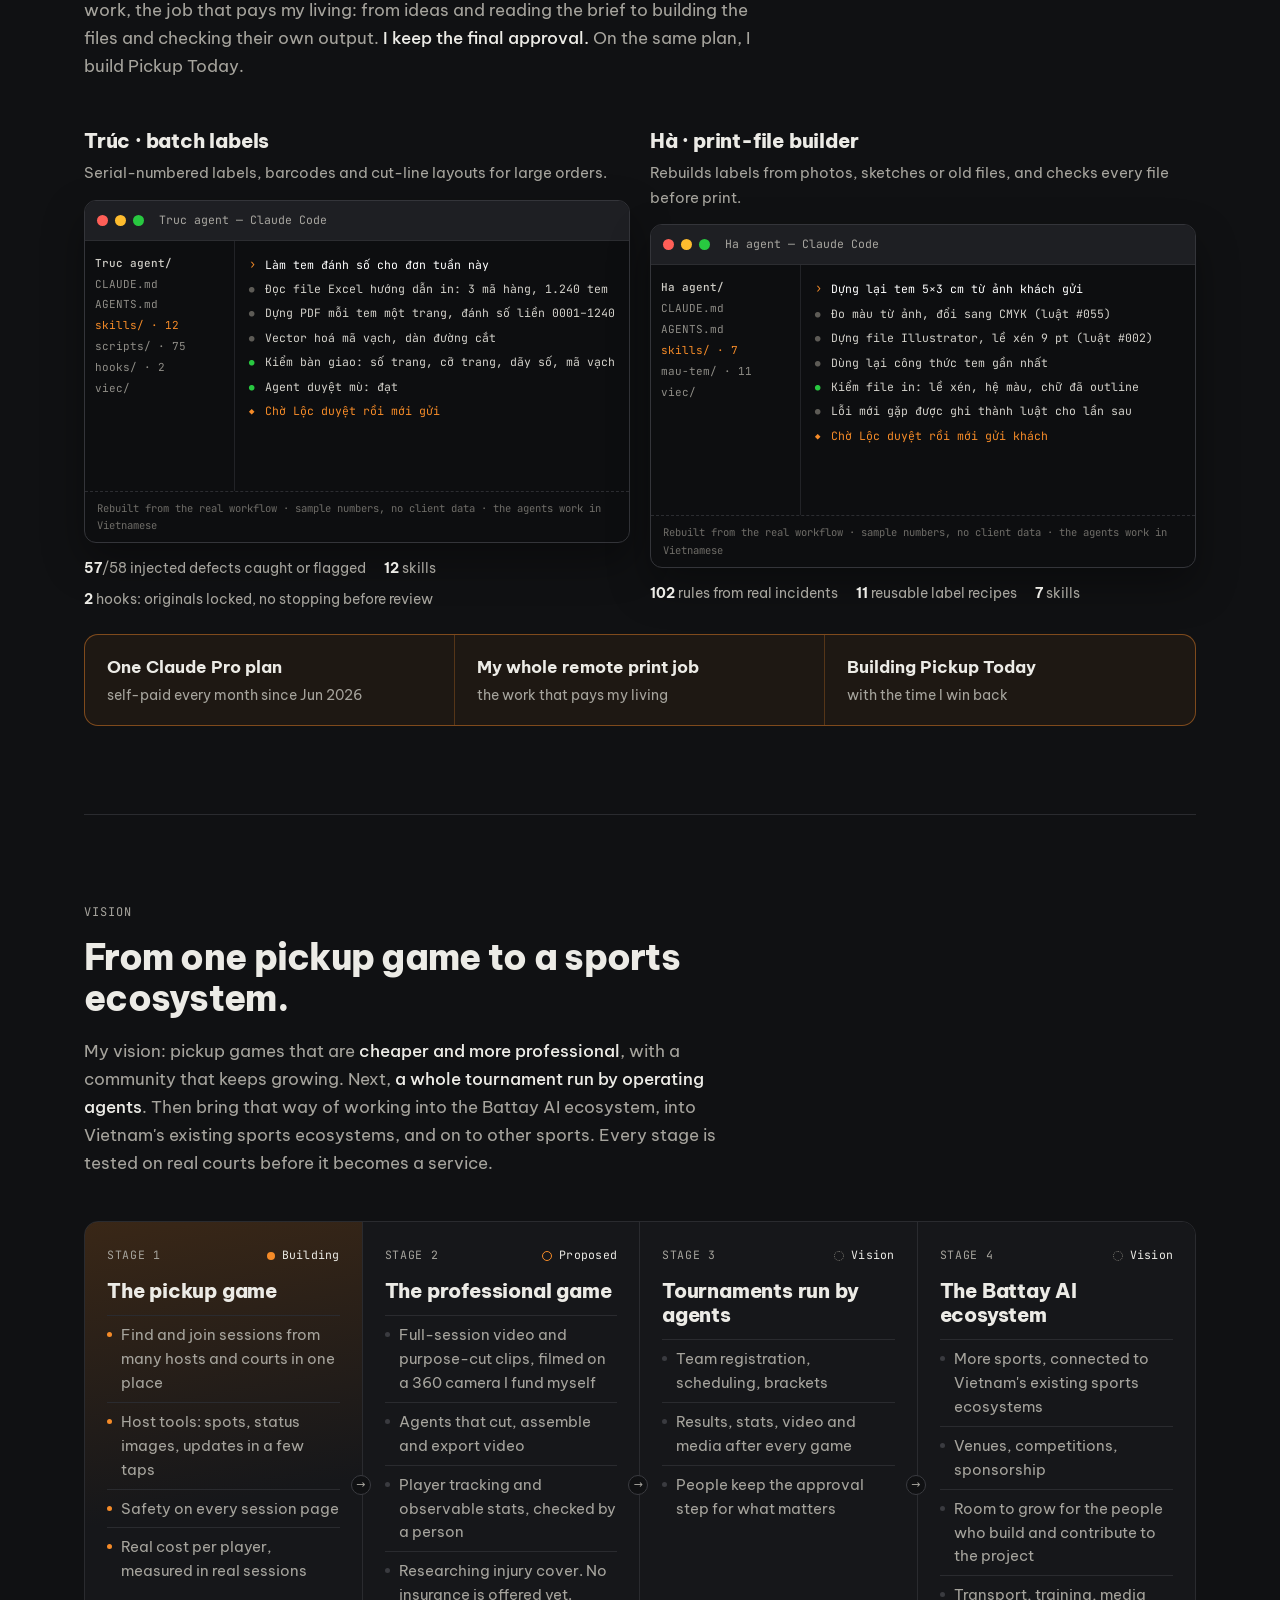
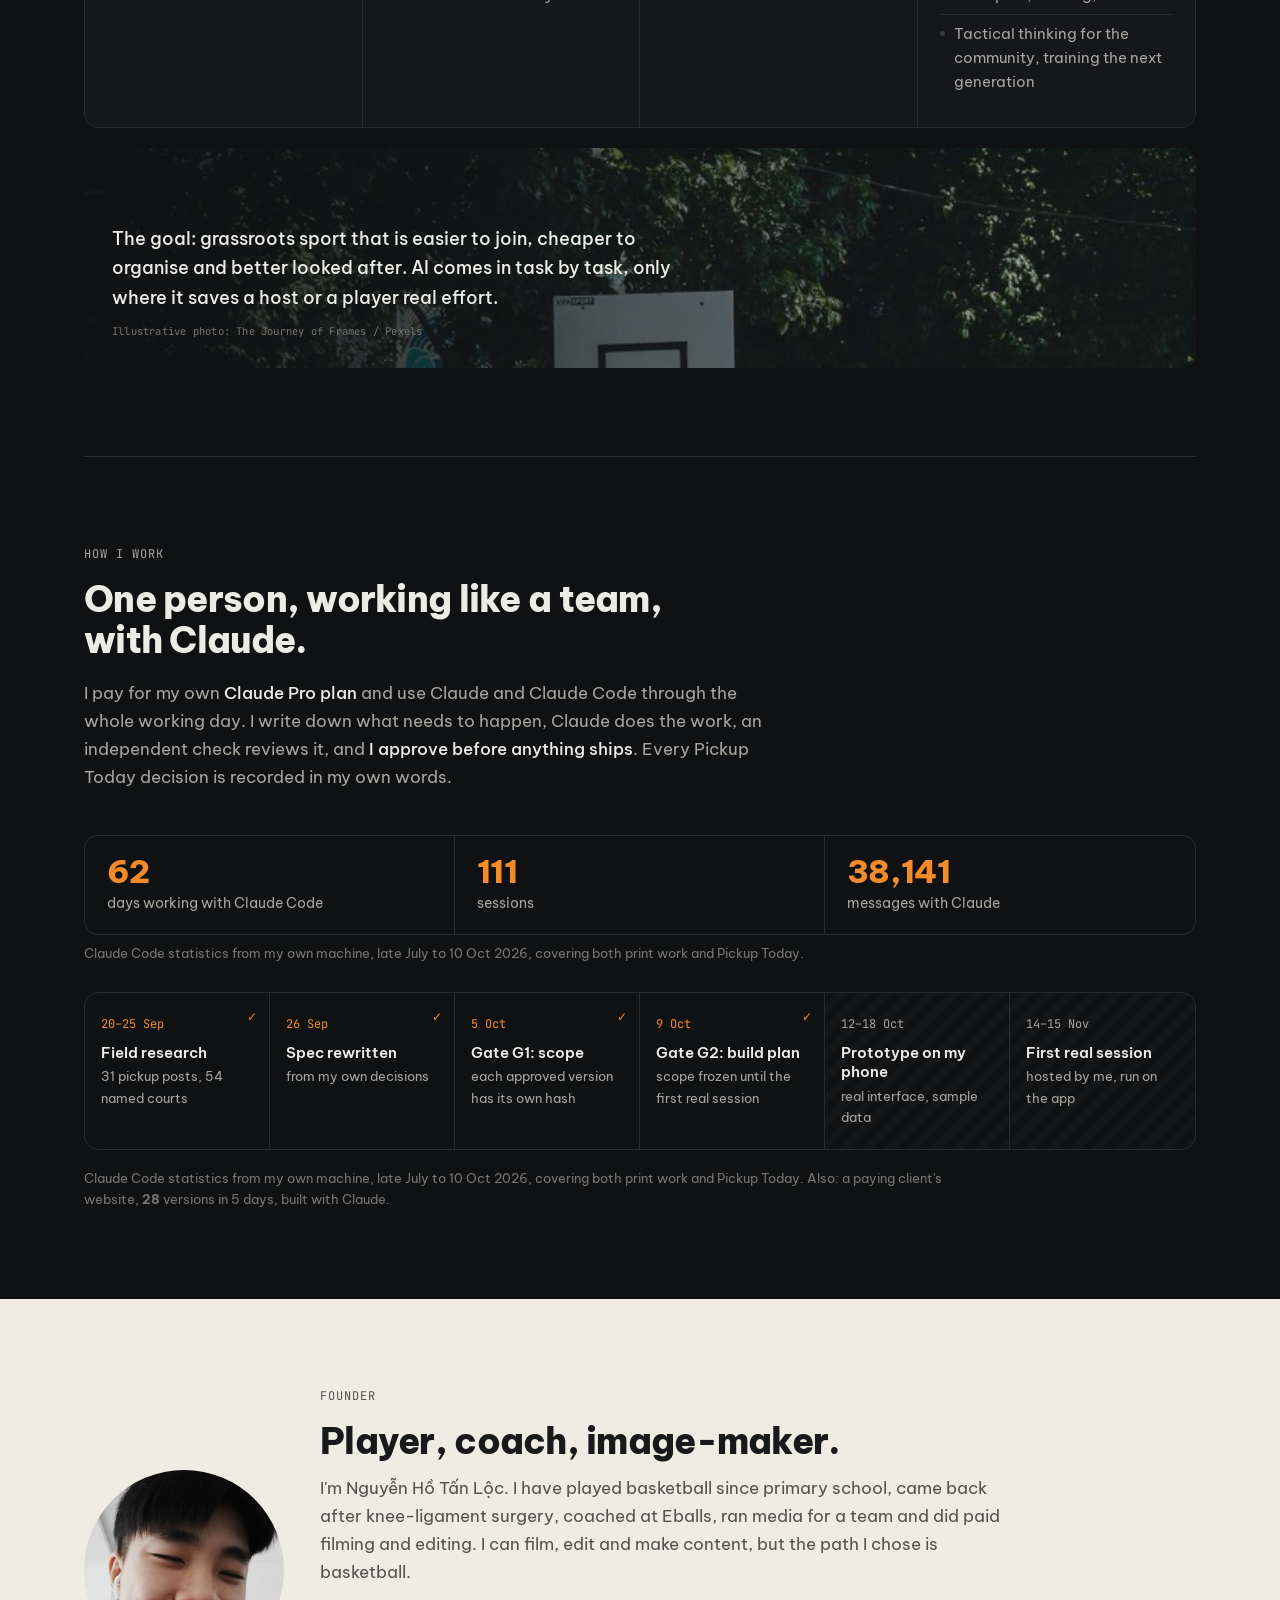
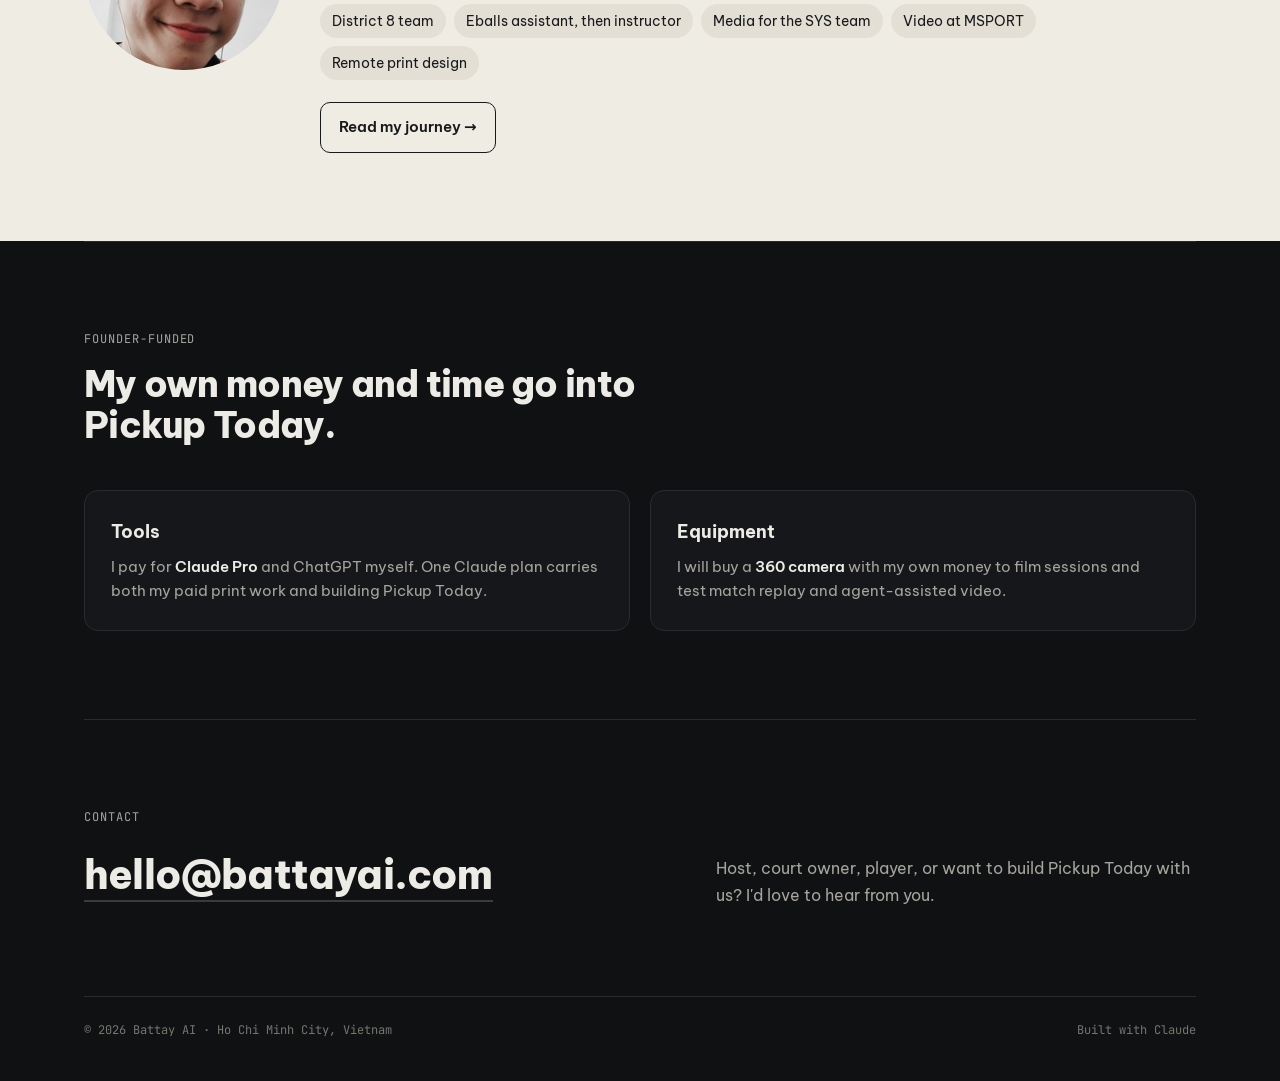
==== commit 085c5482: "Lần 2, bản 4: trang chủ tập trung Battay AI và Pickup Today; hành trình sang trang riêng Thêm mục Ag" ====
--- a/index.html
+++ b/index.html
@@ -28,11 +28,11 @@
       <b>Battay</b><i>AI</i>
     </a>
     <ul>
-      <li class="sec"><a href="#story">Story</a></li>
       <li class="sec"><a href="#research">Market</a></li>
       <li class="sec"><a href="#product">Product</a></li>
+      <li class="sec"><a href="#agents">Agents</a></li>
       <li class="sec"><a href="#ecosystem">Vision</a></li>
-      <li class="sec"><a href="#claude">How I work</a></li>
+      <li class="sec"><a href="founder/">Founder</a></li>
       <li><a class="lang" href="vi/" hreflang="vi" lang="vi">Tiếng Việt</a></li>
     </ul>
   </nav>
@@ -50,8 +50,8 @@
         <span class="tag next">First real session: Nov 2026</span>
       </div>
       <div class="cta">
-        <a class="btn primary" href="#story">Read the story</a>
-        <a class="btn" href="#product">What Pickup Today does</a>
+        <a class="btn primary" href="#product">What Pickup Today does</a>
+        <a class="btn" href="#agents">See the agents at work</a>
       </div>
     </div>
 
@@ -74,76 +74,6 @@
   </header>
 </div>
 
-<section class="paper" id="story">
-  <div class="wrap story">
-    <div class="side">
-      <div class="label kicker">The story</div>
-      <h2>Basketball has been with me since a size-5 ball.</h2>
-      <p class="intro">I know others are already building ways to find players and run sessions. I still chose to build Pickup Today, because what the court and life have taught me push me to do this better.</p>
-      <div class="who">
-        <img src="assets/founder.jpg" alt="Nguyễn Hồ Tấn Lộc">
-        <div><b>Nguyễn Hồ Tấn Lộc</b><span>Founder, Battay AI · Ho Chi Minh City</span></div>
-      </div>
-    </div>
-    <div>
-      <ol class="journey">
-        <li class="step"><div class="when">Primary to middle school</div><div class="what">
-          <h3>A size-5 ball</h3>
-          <p>I started playing in early primary school, with a size-5 ball made for small hands, and kept playing all through middle school.</p>
-          <p class="brings">I understand players from the inside, because I am one.</p>
-        </div></li>
-        <li class="step"><div class="when">Around 2017</div><div class="what">
-          <h3>District 8 basketball team</h3>
-          <p>I played for the District 8 basketball team. I still keep the photo of the whole team in purple in front of Phu Tho Arena.</p>
-          <p class="brings">Organised basketball, seen from the player's side.</p>
-        </div></li>
-        <li class="step"><div class="when">Grade 10</div><div class="what">
-          <h3>Third in my school, then a torn ligament</h3>
-          <p>In grade 10 I placed third in my school's basketball competition. Then I tore a knee ligament and needed surgery. I came back with a different game: reading the floor, controlling the tempo, shooting from further out, and keeping my handle.</p>
-          <p class="brings">Player safety is core, not an add-on.</p>
-        </div></li>
-        <li class="step"><div class="when">2021</div><div class="what">
-          <h3>Lockdown, and teaching myself video</h3>
-          <p>I studied graphic design. During the lockdown months I worked on school projects and taught myself to edit video; a self-introduction for a communication-skills class was one of the first videos on my YouTube channel. Later I left university in my fourth year to find my own path.</p>
-          <p class="brings">Learning by shipping real work.</p>
-        </div></li>
-        <li class="step"><div class="when">2024</div><div class="what">
-          <h3>Training with a team, running its media, coaching</h3>
-          <p>I trained with the SYS (Show Your Style) team and designed images and edited video for them. I learned a lot about how a team runs, how it trains, game knowledge and tactics, and took it back to the kids I coached at Eballs, first as a teaching assistant, then as an instructor. Each short basketball video I edited for the team reached 480 to 658 views on YouTube.</p>
-          <div class="media three">
-            <figure><img src="assets/hanh-trinh/sys-tryouts.jpg" alt="Try-outs Basketball poster designed for the SYS team" loading="lazy"><figcaption>Try-out poster I designed for SYS</figcaption></figure>
-            <figure><a href="https://www.youtube.com/shorts/EaIy3ULczr4"><img src="assets/hanh-trinh/doi-short.jpg" alt="Short basketball video edited for the team" loading="lazy"></a><figcaption><a href="https://www.youtube.com/shorts/EaIy3ULczr4">A video I edited for the team</a> · YouTube</figcaption></figure>
-            <figure><img src="assets/hanh-trinh/eballs.jpg" alt="Me on the Eballs training court, camera on the floor" loading="lazy"><figcaption>Eballs training court, camera on the floor; students' faces blurred</figcaption></figure>
-          </div>
-          <p class="brings">Media for a team, and passing on what I learned to new players.</p>
-        </div></li>
-        <li class="step"><div class="when">2025</div><div class="what">
-          <h3>Filming and editing for MSPORT</h3>
-          <p>I filmed, edited and designed for MSPORT, a car dashcam company, on real products for real customers.</p>
-          <div class="media two"><figure><img src="assets/hanh-trinh/msport.jpg" alt="Editing desk at MSPORT" loading="lazy"><figcaption>My editing desk at MSPORT</figcaption></figure></div>
-          <p class="brings">Paid filming and editing, the base for Pickup Today's match video.</p>
-        </div></li>
-        <li class="step"><div class="when">Early 2026</div><div class="what">
-          <h3>Battay AI begins</h3>
-          <p>The idea for Battay AI came, and I started on it that same day: the “Bắt Tay AI” channel, about putting AI to work on real jobs.</p>
-          <div class="media two"><figure><img src="assets/hanh-trinh/battay-ra-mat.jpg" alt="The Bắt Tay AI channel on launch day" loading="lazy"><figcaption>Launch day of the Bắt Tay AI channel</figcaption></figure></div>
-          <p class="brings">Bắt tay means handshake: people and AI on the same job.</p>
-        </div></li>
-        <li class="step"><div class="when">2026</div><div class="what">
-          <h3>Working with AI, then Pickup Today</h3>
-          <p>I built agents with Claude Code that handle most of my print-design work, and livestreamed the process of building agents on my YouTube channel. The time I win back goes into Pickup Today.</p>
-          <div class="media wide"><figure><a href="https://www.youtube.com/watch?v=jXE644ubqUI"><img src="assets/hanh-trinh/live-agent.jpg" alt="Livestream building an app with AI agents" loading="lazy"></a><figcaption><a href="https://www.youtube.com/@nghtloc">Building agents live</a> · YouTube @nghtloc, Jun 2026</figcaption></figure></div>
-          <p class="brings">One person, working like a team.</p>
-        </div></li>
-      </ol>
-      <p class="creed">I can film, edit and make content. <span>But the path I chose is basketball.</span></p>
-      <blockquote class="quote">
-        <p>I'm thinking about an ecosystem that brings real value to sport in Vietnam, starting with the game I'm closest to.</p>
-        <span>Nguyễn Hồ Tấn Lộc</span>
-      </blockquote>
-    </div>
-  </div>
-</section>
 
 <div class="wrap">
   <section id="research">
@@ -194,6 +124,63 @@
       </div>
     </div>
     <p class="note"><b>What we measure:</b> the share of sessions that fill, by area; players who come back; host minutes per session; and the actual cost per player who shows up. The first numbers will come from sessions I host myself.</p>
+  </section>
+
+  <section id="agents">
+    <div class="head">
+      <div class="label kicker">Battay AI · Agents</div>
+      <h2>One $20 Claude plan carries my whole print-design job.</h2>
+      <p class="intro">Two agents I built with Claude Code handle nearly all of my remote print-design work, the job that pays my living: from ideas and reading the brief to building the files and checking their own output. <b>I keep the final approval.</b> On the same plan, I build Pickup Today.</p>
+    </div>
+    <div class="agents">
+      <div class="agent">
+        <h3>Trúc · batch labels</h3>
+        <p class="role">Serial-numbered labels, barcodes and cut-line layouts for large orders.</p>
+        <div class="macwin">
+          <div class="mw-bar"><i></i><i></i><i></i><span>Truc agent — Claude Code</span></div>
+          <div class="mw-body">
+            <div class="mw-tree"><b>Truc agent/</b><br>CLAUDE.md<br>AGENTS.md<br><span class="on">skills/ · 12</span><br>scripts/ · 75<br>hooks/ · 2<br>viec/</div>
+            <div class="mw-log" lang="vi">
+              <p class="me">Làm tem đánh số cho đơn tuần này</p>
+              <p>Đọc file Excel hướng dẫn in: 3 mã hàng, 1.240 tem</p>
+              <p>Dựng PDF mỗi tem một trang, đánh số liền 0001–1240</p>
+              <p>Vector hoá mã vạch, dàn đường cắt</p>
+              <p class="ok">Kiểm bàn giao: số trang, cỡ trang, dãy số, mã vạch</p>
+              <p class="ok">Agent duyệt mù: đạt</p>
+              <p class="wait">Chờ Lộc duyệt rồi mới gửi</p>
+            </div>
+          </div>
+          <div class="mw-foot">Rebuilt from the real workflow · sample numbers, no client data · the agents work in Vietnamese</div>
+        </div>
+        <div class="nums"><span><b>57</b>/58 injected defects caught or flagged</span><span><b>12</b> skills</span><span><b>2</b> hooks: originals locked, no stopping before review</span></div>
+      </div>
+      <div class="agent">
+        <h3>Hà · print-file builder</h3>
+        <p class="role">Rebuilds labels from photos, sketches or old files, and checks every file before print.</p>
+        <div class="macwin">
+          <div class="mw-bar"><i></i><i></i><i></i><span>Ha agent — Claude Code</span></div>
+          <div class="mw-body">
+            <div class="mw-tree"><b>Ha agent/</b><br>CLAUDE.md<br>AGENTS.md<br><span class="on">skills/ · 7</span><br>mau-tem/ · 11<br>viec/</div>
+            <div class="mw-log" lang="vi">
+              <p class="me">Dựng lại tem 5×3 cm từ ảnh khách gửi</p>
+              <p>Đo màu từ ảnh, đổi sang CMYK (luật #055)</p>
+              <p>Dựng file Illustrator, lề xén 9 pt (luật #002)</p>
+              <p>Dùng lại công thức tem gần nhất</p>
+              <p class="ok">Kiểm file in: lề xén, hệ màu, chữ đã outline</p>
+              <p>Lỗi mới gặp được ghi thành luật cho lần sau</p>
+              <p class="wait">Chờ Lộc duyệt rồi mới gửi khách</p>
+            </div>
+          </div>
+          <div class="mw-foot">Rebuilt from the real workflow · sample numbers, no client data · the agents work in Vietnamese</div>
+        </div>
+        <div class="nums"><span><b>102</b> rules from real incidents</span><span><b>11</b> reusable label recipes</span><span><b>7</b> skills</span></div>
+      </div>
+    </div>
+    <div class="oneplan">
+      <div><b>One Claude Pro plan</b><span>self-paid every month since Jun 2026</span></div>
+      <div><b>My whole remote print job</b><span>the work that pays my living</span></div>
+      <div><b>Building Pickup Today</b><span>with the time I win back</span></div>
+    </div>
   </section>
 
   <section id="ecosystem">
@@ -269,42 +256,25 @@
       <li class="ahead"><span class="d">12–18 Oct</span><b>Prototype on my phone</b><span>real interface, sample data</span></li>
       <li class="ahead"><span class="d">14–15 Nov</span><b>First real session</b><span>hosted by me, run on the app</span></li>
     </ol>
-    <p class="source">52 decisions recorded so far, D-01 to D-52. A gate approval is only valid for the exact version I read.</p>
-    <div class="proof">
-      <div class="card">
-        <span class="label">Batch-label agent · delivery QA</span>
-        <div class="big">57<small>/58</small></div>
-        <p class="m">deliberately injected defects caught or flagged in a fault-injection test (Aug 2026).</p>
-        <table class="qa">
-          <tr><td>Batch 1</td><td>20/20</td></tr>
-          <tr><td>Batch 2</td><td>19/19</td></tr>
-          <tr><td>Batch 3 (gap documented)</td><td>18/19</td></tr>
-          <tr class="total"><td>Total</td><td>57/58</td></tr>
-        </table>
-      </div>
-      <div class="card">
-        <span class="label">Print-file agent · rule log</span>
-        <div class="big">102</div>
-        <p class="m">real incidents from print jobs turned into rules and reused on later jobs. Each rule is dated by the job that produced it.</p>
-      </div>
-      <div class="card">
-        <span class="label">Website for a paying client</span>
-        <div class="big">28<small> versions / 5 days</small></div>
-        <p class="m">built with Claude, from deposit to the client's live domain.</p>
-      </div>
-    </div>
-    <div class="log" aria-label="Excerpt from the rule log">
-      <header><span>rules.log · print-file agent</span><span>4 of 102</span></header>
-      <ol>
-        <li><span>#001</span><span>colorDownsampling = 0 exports an empty PDF page, despite the docs. Use NODOWNSAMPLE.</span></li>
-        <li><span>#002</span><span>PDF bleed is truncated to whole points: 3 mm became 8 pt. Write 9 pt.</span></li>
-        <li><span>#011</span><span>Illustrator needs absolute paths; a relative path makes saveAs cancel.</span></li>
-        <li><span>#055</span><span>Dark backgrounds built in sRGB go muddy in CMYK. Convert each anchor colour, then blend in ink %.</span></li>
-      </ol>
-      <footer>Quoted in substance, with no client information.</footer>
-    </div>
-  </section>
-
+    <p class="source">Claude Code statistics from my own machine, late July to 10 Oct 2026, covering both print work and Pickup Today. Also: a paying client's website, <b>28</b> versions in 5 days, built with Claude.</p>
+  </section>
+
+</div>
+
+<section class="paper" id="founder">
+  <div class="wrap teaser">
+    <img src="assets/founder.jpg" alt="Nguyễn Hồ Tấn Lộc">
+    <div>
+      <div class="label kicker">Founder</div>
+      <h2>Player, coach, image-maker.</h2>
+      <p class="intro">I'm Nguyễn Hồ Tấn Lộc. I have played basketball since primary school, came back after knee-ligament surgery, coached at Eballs, ran media for a team and did paid filming and editing. I can film, edit and make content, but the path I chose is basketball.</p>
+      <div class="chips"><span>District 8 team</span><span>Eballs assistant, then instructor</span><span>Media for the SYS team</span><span>Video at MSPORT</span><span>Remote print design</span></div>
+      <a class="btn" href="founder/">Read my journey →</a>
+    </div>
+  </div>
+</section>
+
+<div class="wrap">
   <section id="invest">
     <div class="head">
       <div class="label kicker">Founder-funded</div>
--- a/assets/site.css
+++ b/assets/site.css
@@ -276,3 +276,60 @@
   .usage div { padding: 14px; }
   .usage b { font-size: 24px; }
 }
+
+/* agents: two mac-style windows rebuilt from the real workflow */
+.agents { display: grid; grid-template-columns: 1fr 1fr; gap: 20px; }
+.agent h3 { font-size: 20px; font-weight: 800; letter-spacing: -.01em; }
+.agent .role { color: var(--muted); font-size: 15px; margin-top: 4px; }
+.macwin { margin-top: 14px; border-radius: 12px; overflow: hidden; border: 1px solid #34353a; background: #0d0e10; box-shadow: 0 18px 40px rgba(0,0,0,.35); }
+.mw-bar { display: flex; align-items: center; gap: 7px; padding: 10px 12px; background: #1e1f23; border-bottom: 1px solid #2c2d31; }
+.mw-bar i { width: 11px; height: 11px; border-radius: 50%; background: #ff5f57; }
+.mw-bar i:nth-child(2) { background: #febc2e; }
+.mw-bar i:nth-child(3) { background: #28c840; }
+.mw-bar span { margin-left: 8px; font-family: var(--mono); font-size: 11.5px; color: #a8a6a0; }
+.mw-body { display: grid; grid-template-columns: 150px 1fr; min-height: 250px; }
+.mw-tree { border-right: 1px solid #222327; padding: 12px 10px; font-family: var(--mono); font-size: 11px; color: #8f8d87; line-height: 1.9; }
+.mw-tree b { color: #cfcdc6; font-weight: 500; }
+.mw-tree .on { color: var(--orange); }
+.mw-log { padding: 12px 14px; font-family: var(--mono); font-size: 11.5px; line-height: 1.6; color: #d3d1ca; }
+.mw-log p { padding: 3px 0 3px 16px; position: relative; }
+.mw-log p::before { content: "●"; position: absolute; left: 0; color: #5d5b56; font-size: 9px; top: 6px; }
+.mw-log p.me { color: #fff; }
+.mw-log p.me::before { content: "›"; color: var(--orange); font-size: 12px; top: 2px; }
+.mw-log p.ok::before { color: #28c840; }
+.mw-log p.wait { color: var(--orange); }
+.mw-log p.wait::before { content: "◆"; color: var(--orange); }
+.mw-foot { padding: 8px 12px; border-top: 1px dashed #2c2d31; font-family: var(--mono); font-size: 10.5px; color: #6f6d68; }
+.agent .nums { display: flex; flex-wrap: wrap; gap: 8px 18px; margin-top: 14px; }
+.agent .nums span { font-size: 14px; color: var(--muted); }
+.agent .nums b { color: var(--text); font-weight: 700; }
+.oneplan { margin-top: 22px; display: grid; grid-template-columns: repeat(3, 1fr); gap: 0; border: 1px solid rgba(245,139,40,.45); border-radius: 14px; overflow: hidden; background: rgba(245,139,40,.06); }
+.oneplan div { padding: 18px 22px; border-right: 1px solid rgba(245,139,40,.25); }
+.oneplan div:last-child { border-right: 0; }
+.oneplan b { display: block; font-size: 17px; font-weight: 700; }
+.oneplan span { color: var(--muted); font-size: 14px; }
+
+/* founder teaser on home */
+.teaser { display: grid; grid-template-columns: 200px 1fr; gap: 36px; align-items: center; }
+.teaser img { width: 200px; height: 200px; border-radius: 50%; object-fit: cover; }
+.teaser h2 { max-width: 20em; }
+.teaser p.intro { margin-top: 12px; }
+.chips { display: flex; flex-wrap: wrap; gap: 8px; margin-top: 18px; }
+.chips span { font-size: 13.5px; padding: 6px 12px; border-radius: 999px; background: #e3dfd4; color: var(--ink); }
+.teaser .btn { margin-top: 22px; border-color: var(--ink); color: var(--ink); }
+.teaser .btn:hover { background: var(--ink); color: var(--paper); }
+.back { display: inline-block; margin-top: 8px; font-size: 14px; color: var(--muted); text-decoration: none; }
+.back:hover { color: var(--text); }
+
+@media (max-width: 980px) {
+  .agents { grid-template-columns: 1fr; }
+  .teaser { grid-template-columns: 1fr; gap: 20px; }
+  .teaser img { width: 120px; height: 120px; }
+}
+@media (max-width: 600px) {
+  .mw-body { grid-template-columns: 1fr; }
+  .mw-tree { border-right: 0; border-bottom: 1px solid #222327; line-height: 1.7; }
+  .oneplan { grid-template-columns: 1fr; }
+  .oneplan div { border-right: 0; border-bottom: 1px solid rgba(245,139,40,.25); }
+  .oneplan div:last-child { border-bottom: 0; }
+}
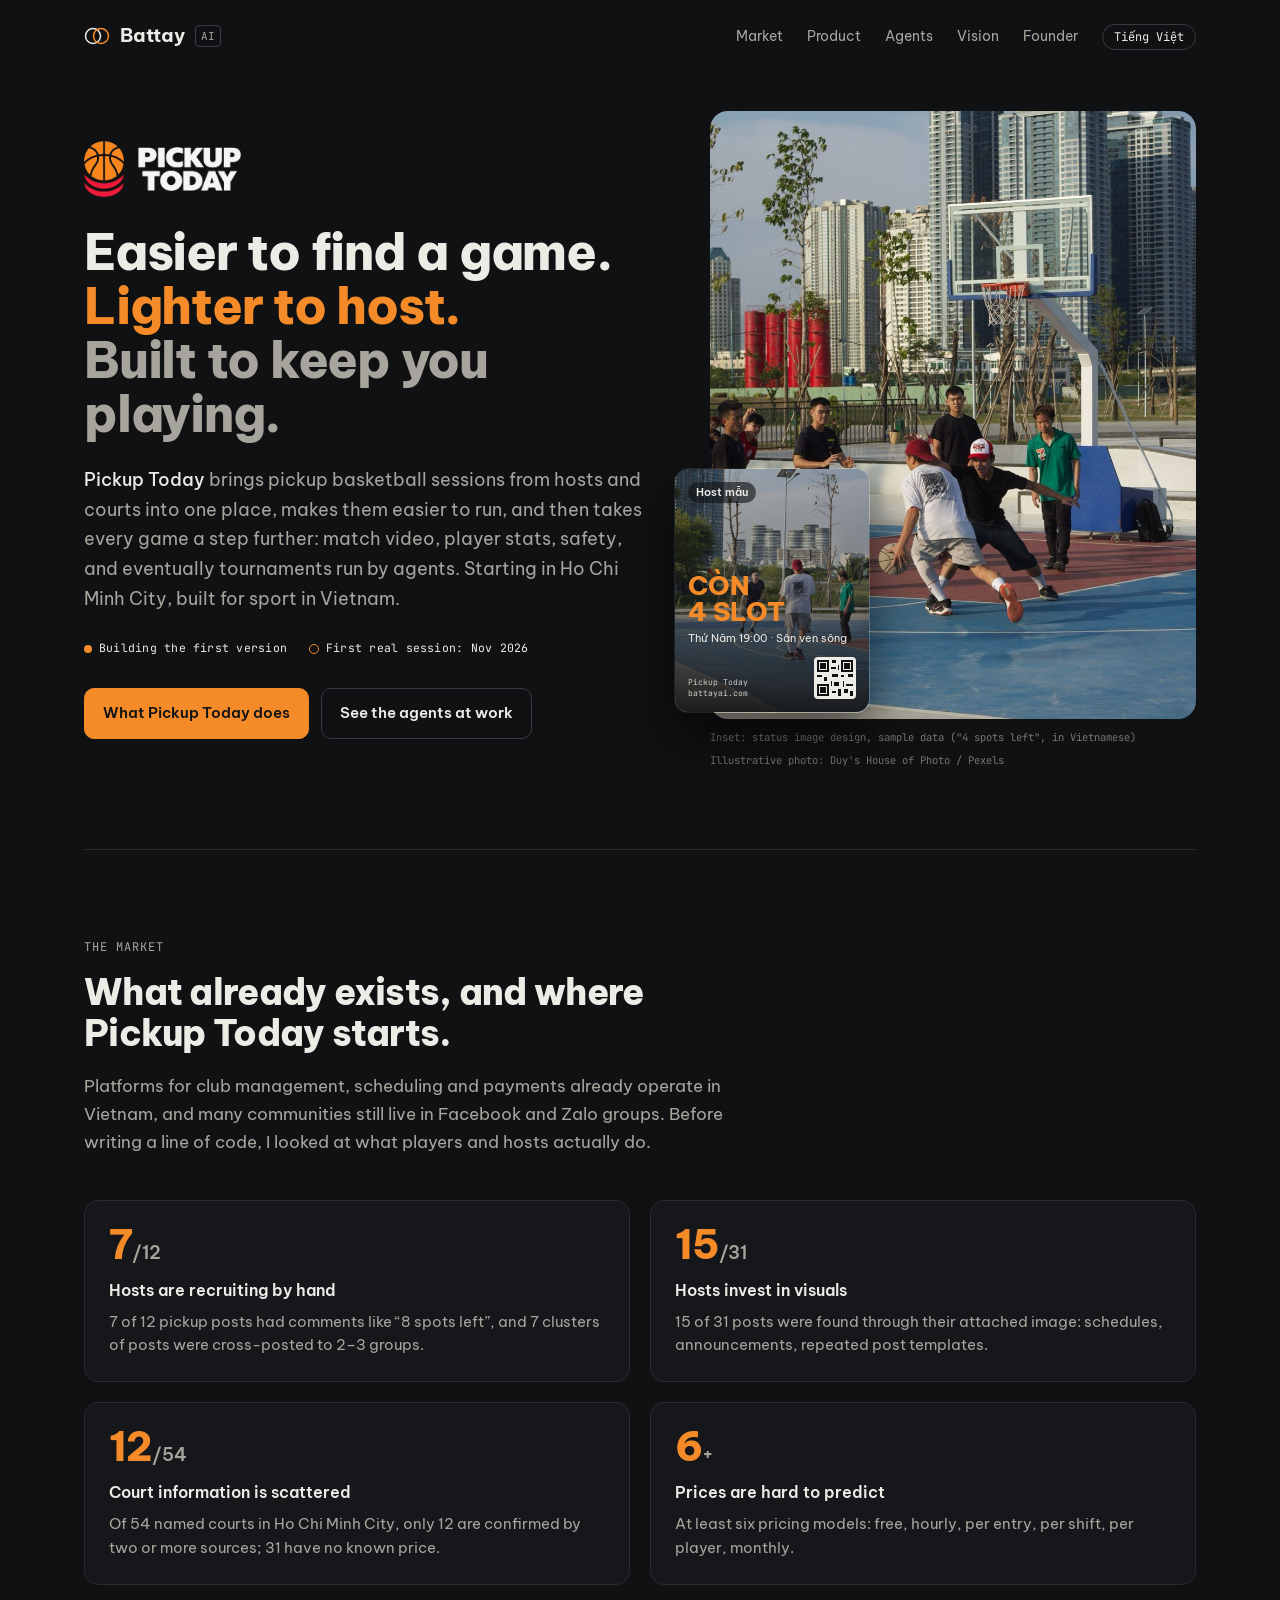
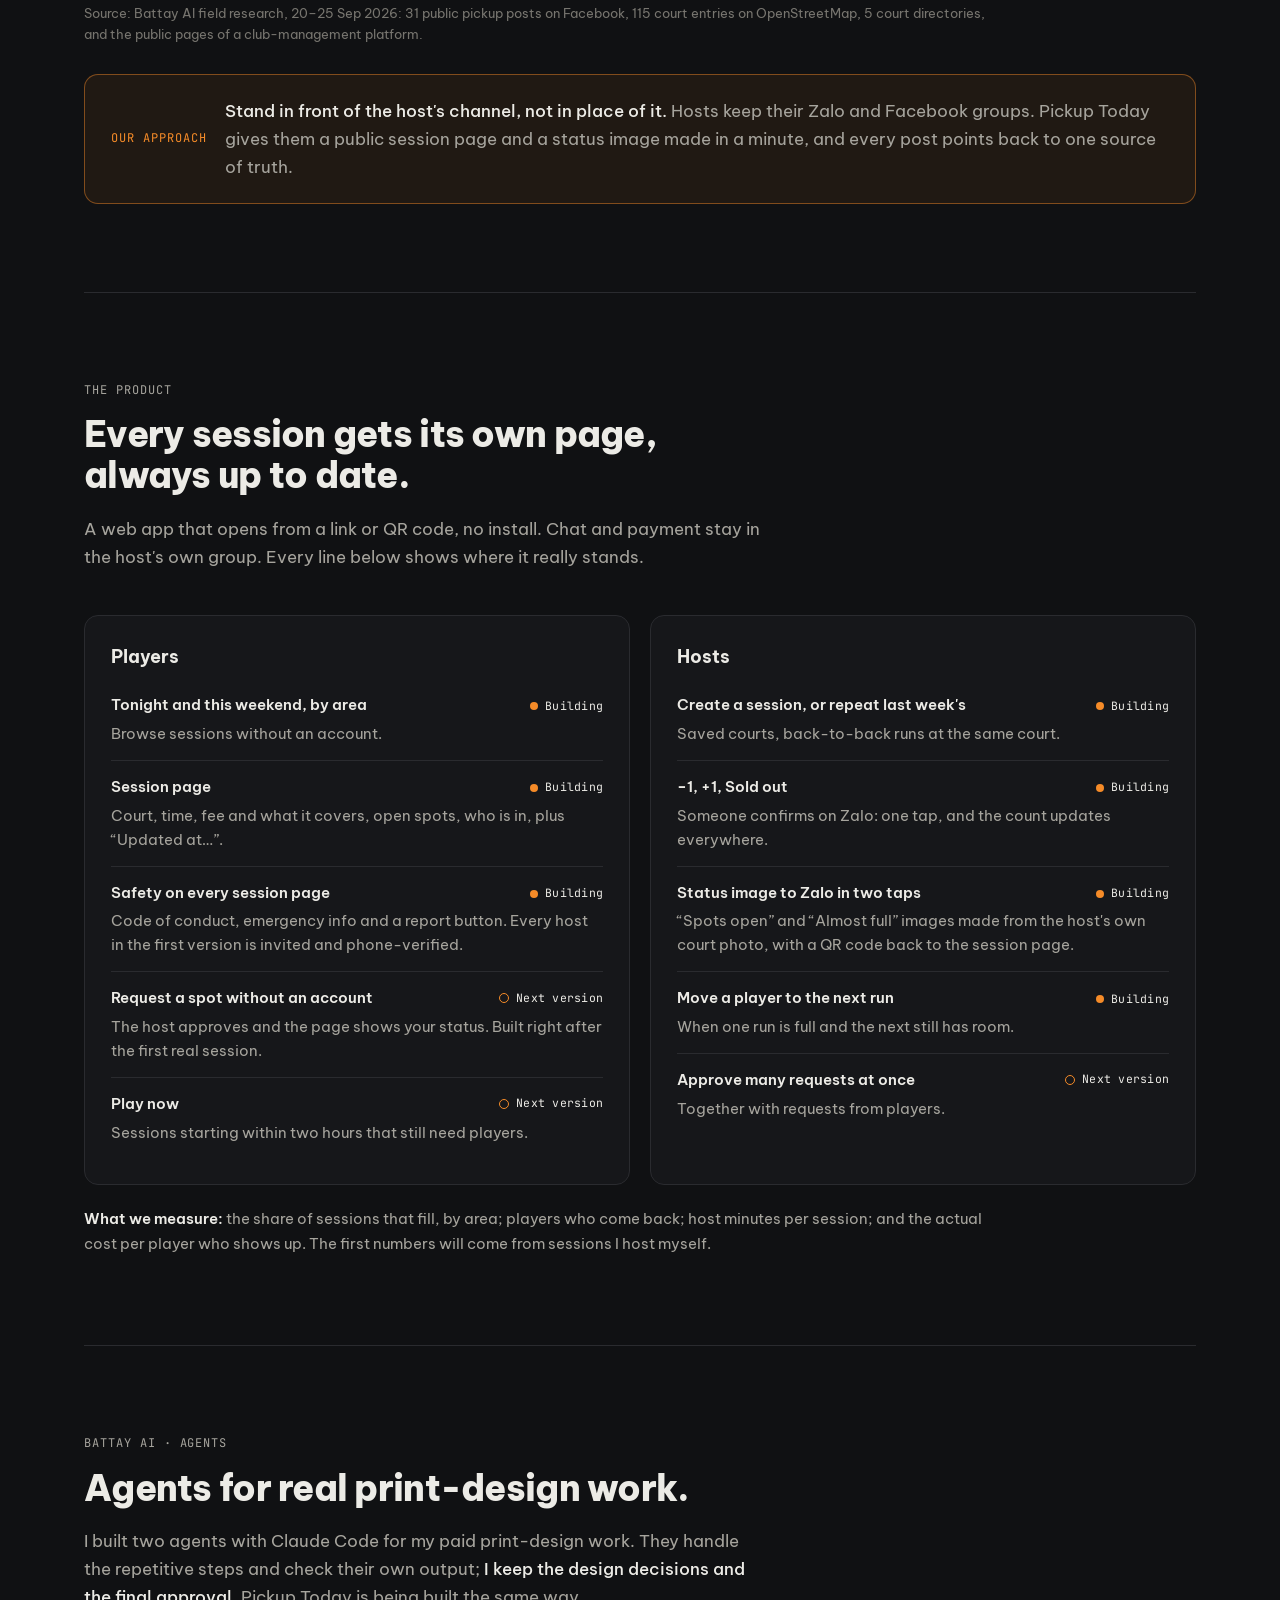
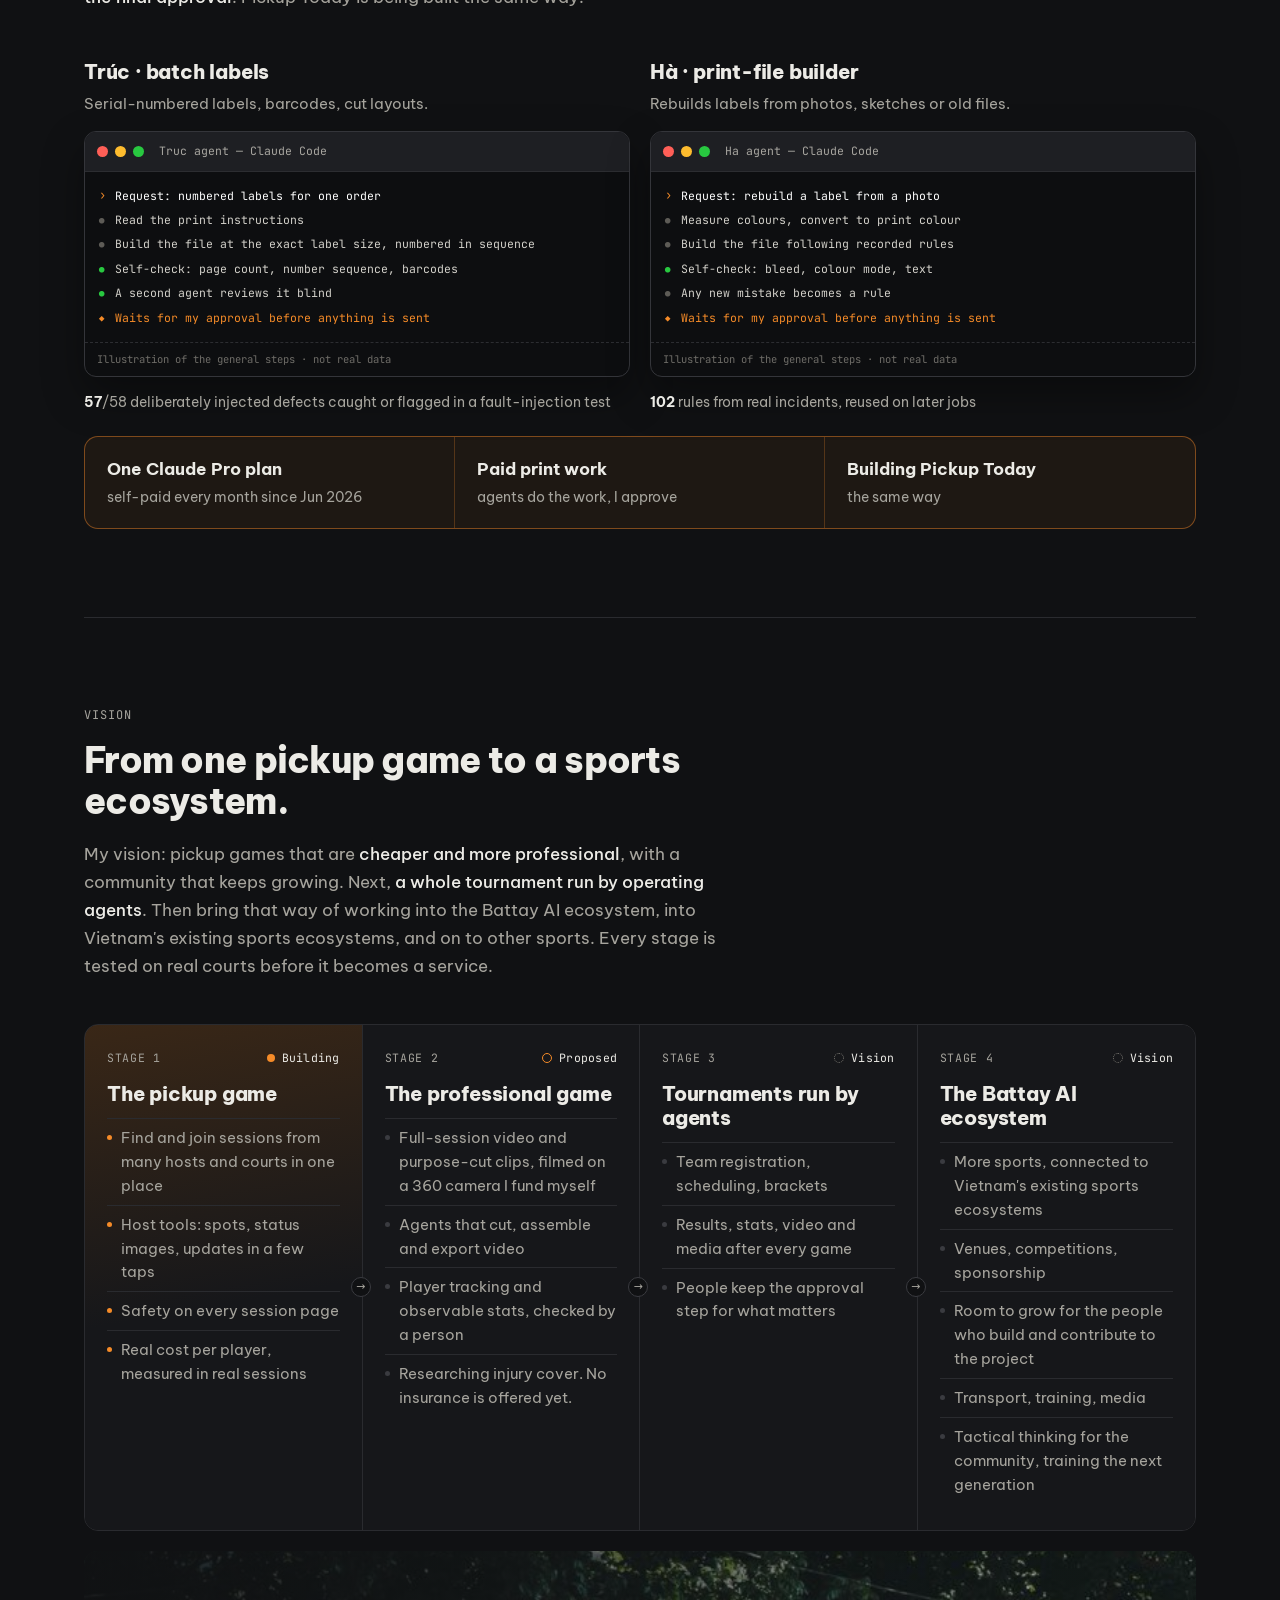
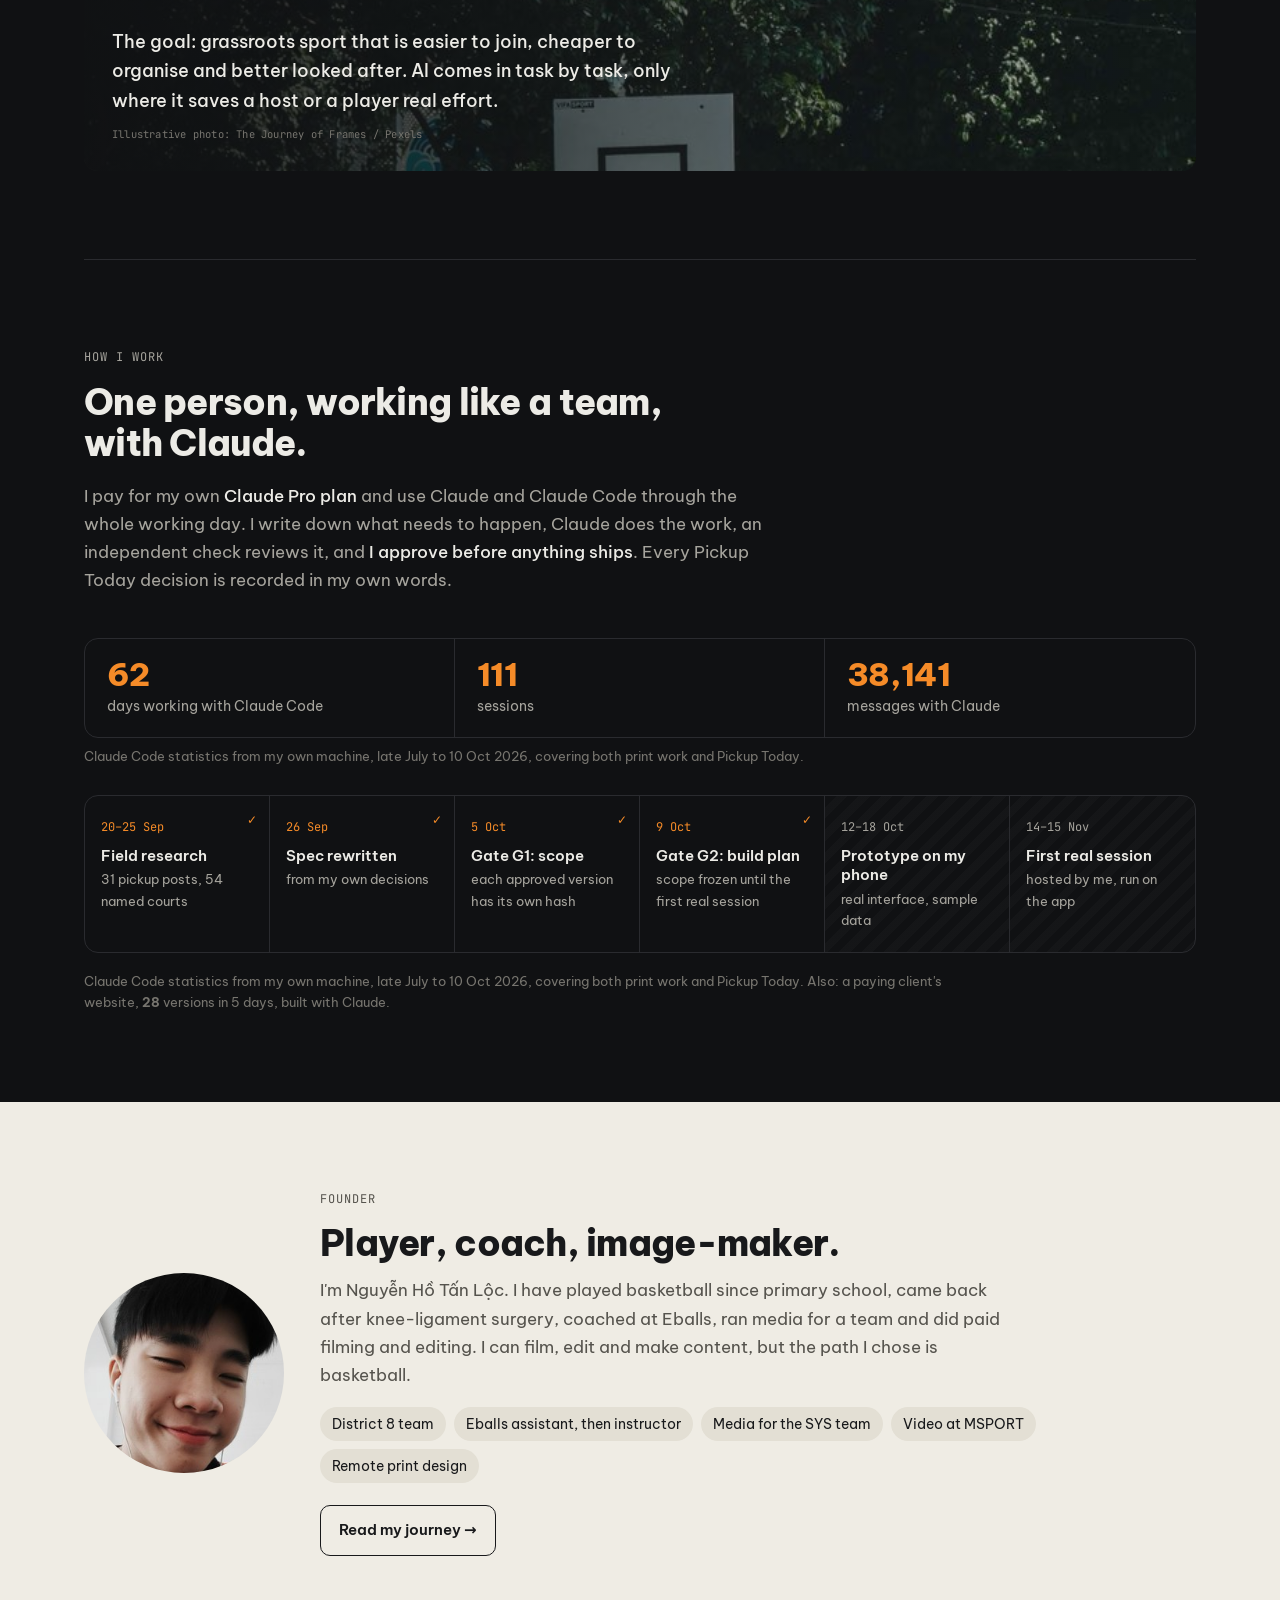
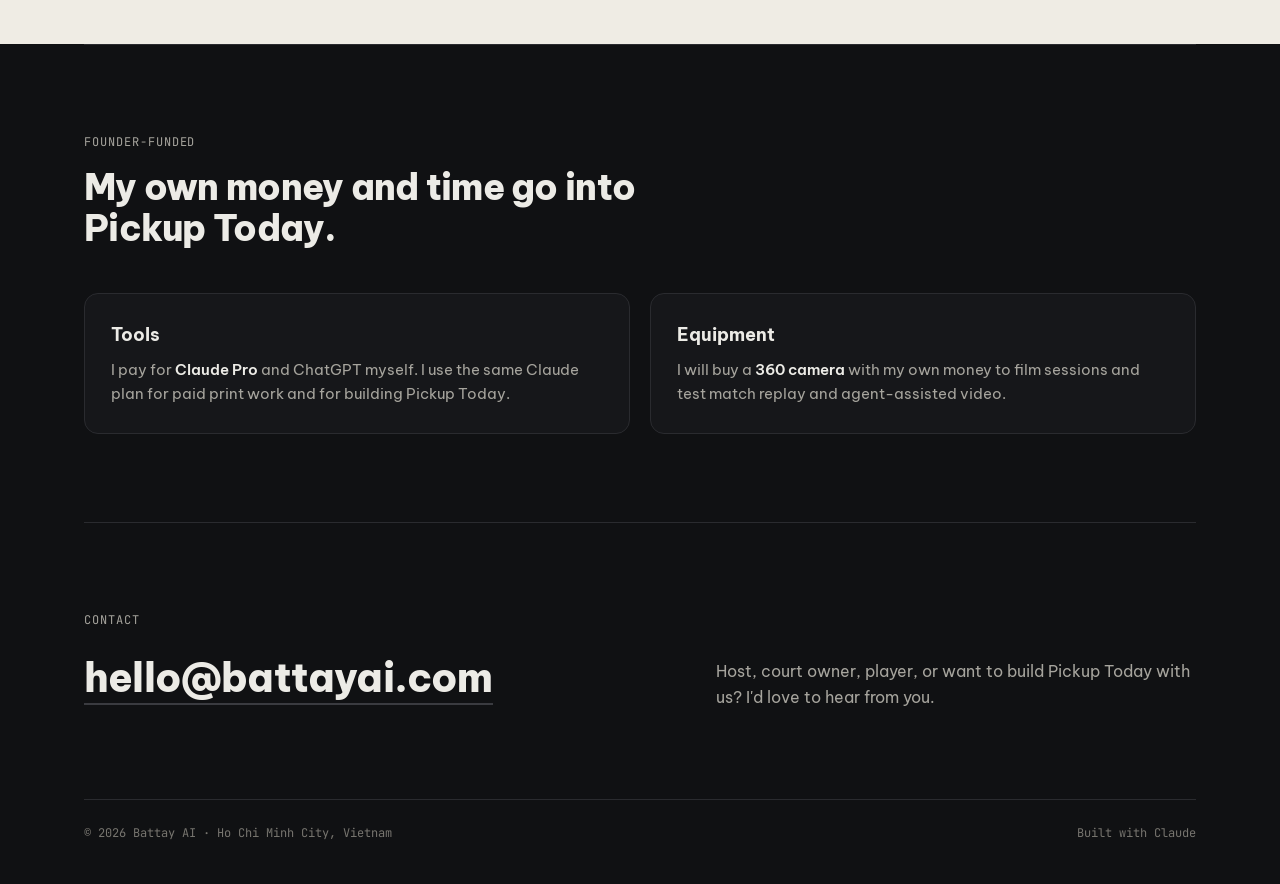
==== commit 6767c50b: "Mục Agent nói nhẹ: bỏ câu agent làm trọn việc in, bỏ cây thư mục, chỉ các bước chung; giữ 57/58 và 1" ====
--- a/index.html
+++ b/index.html
@@ -129,57 +129,49 @@
   <section id="agents">
     <div class="head">
       <div class="label kicker">Battay AI · Agents</div>
-      <h2>One $20 Claude plan carries my whole print-design job.</h2>
-      <p class="intro">Two agents I built with Claude Code handle nearly all of my remote print-design work, the job that pays my living: from ideas and reading the brief to building the files and checking their own output. <b>I keep the final approval.</b> On the same plan, I build Pickup Today.</p>
+      <h2>Agents for real print-design work.</h2>
+      <p class="intro">I built two agents with Claude Code for my paid print-design work. They handle the repetitive steps and check their own output; <b>I keep the design decisions and the final approval</b>. Pickup Today is being built the same way.</p>
     </div>
     <div class="agents">
       <div class="agent">
         <h3>Trúc · batch labels</h3>
-        <p class="role">Serial-numbered labels, barcodes and cut-line layouts for large orders.</p>
+        <p class="role">Serial-numbered labels, barcodes, cut layouts.</p>
         <div class="macwin">
           <div class="mw-bar"><i></i><i></i><i></i><span>Truc agent — Claude Code</span></div>
-          <div class="mw-body">
-            <div class="mw-tree"><b>Truc agent/</b><br>CLAUDE.md<br>AGENTS.md<br><span class="on">skills/ · 12</span><br>scripts/ · 75<br>hooks/ · 2<br>viec/</div>
-            <div class="mw-log" lang="vi">
-              <p class="me">Làm tem đánh số cho đơn tuần này</p>
-              <p>Đọc file Excel hướng dẫn in: 3 mã hàng, 1.240 tem</p>
-              <p>Dựng PDF mỗi tem một trang, đánh số liền 0001–1240</p>
-              <p>Vector hoá mã vạch, dàn đường cắt</p>
-              <p class="ok">Kiểm bàn giao: số trang, cỡ trang, dãy số, mã vạch</p>
-              <p class="ok">Agent duyệt mù: đạt</p>
-              <p class="wait">Chờ Lộc duyệt rồi mới gửi</p>
-            </div>
+          <div class="mw-log">
+            <p class="me">Request: numbered labels for one order</p>
+            <p>Read the print instructions</p>
+            <p>Build the file at the exact label size, numbered in sequence</p>
+            <p class="ok">Self-check: page count, number sequence, barcodes</p>
+            <p class="ok">A second agent reviews it blind</p>
+            <p class="wait">Waits for my approval before anything is sent</p>
           </div>
-          <div class="mw-foot">Rebuilt from the real workflow · sample numbers, no client data · the agents work in Vietnamese</div>
+          <div class="mw-foot">Illustration of the general steps · not real data</div>
         </div>
-        <div class="nums"><span><b>57</b>/58 injected defects caught or flagged</span><span><b>12</b> skills</span><span><b>2</b> hooks: originals locked, no stopping before review</span></div>
+        <div class="nums"><span><b>57</b>/58 deliberately injected defects caught or flagged in a fault-injection test</span></div>
       </div>
       <div class="agent">
         <h3>Hà · print-file builder</h3>
-        <p class="role">Rebuilds labels from photos, sketches or old files, and checks every file before print.</p>
+        <p class="role">Rebuilds labels from photos, sketches or old files.</p>
         <div class="macwin">
           <div class="mw-bar"><i></i><i></i><i></i><span>Ha agent — Claude Code</span></div>
-          <div class="mw-body">
-            <div class="mw-tree"><b>Ha agent/</b><br>CLAUDE.md<br>AGENTS.md<br><span class="on">skills/ · 7</span><br>mau-tem/ · 11<br>viec/</div>
-            <div class="mw-log" lang="vi">
-              <p class="me">Dựng lại tem 5×3 cm từ ảnh khách gửi</p>
-              <p>Đo màu từ ảnh, đổi sang CMYK (luật #055)</p>
-              <p>Dựng file Illustrator, lề xén 9 pt (luật #002)</p>
-              <p>Dùng lại công thức tem gần nhất</p>
-              <p class="ok">Kiểm file in: lề xén, hệ màu, chữ đã outline</p>
-              <p>Lỗi mới gặp được ghi thành luật cho lần sau</p>
-              <p class="wait">Chờ Lộc duyệt rồi mới gửi khách</p>
-            </div>
+          <div class="mw-log">
+            <p class="me">Request: rebuild a label from a photo</p>
+            <p>Measure colours, convert to print colour</p>
+            <p>Build the file following recorded rules</p>
+            <p class="ok">Self-check: bleed, colour mode, text</p>
+            <p>Any new mistake becomes a rule</p>
+            <p class="wait">Waits for my approval before anything is sent</p>
           </div>
-          <div class="mw-foot">Rebuilt from the real workflow · sample numbers, no client data · the agents work in Vietnamese</div>
+          <div class="mw-foot">Illustration of the general steps · not real data</div>
         </div>
-        <div class="nums"><span><b>102</b> rules from real incidents</span><span><b>11</b> reusable label recipes</span><span><b>7</b> skills</span></div>
+        <div class="nums"><span><b>102</b> rules from real incidents, reused on later jobs</span></div>
       </div>
     </div>
     <div class="oneplan">
       <div><b>One Claude Pro plan</b><span>self-paid every month since Jun 2026</span></div>
-      <div><b>My whole remote print job</b><span>the work that pays my living</span></div>
-      <div><b>Building Pickup Today</b><span>with the time I win back</span></div>
+      <div><b>Paid print work</b><span>agents do the work, I approve</span></div>
+      <div><b>Building Pickup Today</b><span>the same way</span></div>
     </div>
   </section>
 
@@ -281,7 +273,7 @@
       <h2>My own money and time go into Pickup Today.</h2>
     </div>
     <div class="invest">
-      <div class="card"><h3>Tools</h3><p>I pay for <b>Claude Pro</b> and ChatGPT myself. One Claude plan carries both my paid print work and building Pickup Today.</p></div>
+      <div class="card"><h3>Tools</h3><p>I pay for <b>Claude Pro</b> and ChatGPT myself. I use the same Claude plan for paid print work and for building Pickup Today.</p></div>
       <div class="card"><h3>Equipment</h3><p>I will buy a <b>360 camera</b> with my own money to film sessions and test match replay and agent-assisted video.</p></div>
     </div>
   </section>
--- a/assets/site.css
+++ b/assets/site.css
@@ -333,3 +333,5 @@
   .oneplan div { border-right: 0; border-bottom: 1px solid rgba(245,139,40,.25); }
   .oneplan div:last-child { border-bottom: 0; }
 }
+.media figure img.nat { aspect-ratio: auto; }
+.media figure img.top { object-position: 50% 0; }
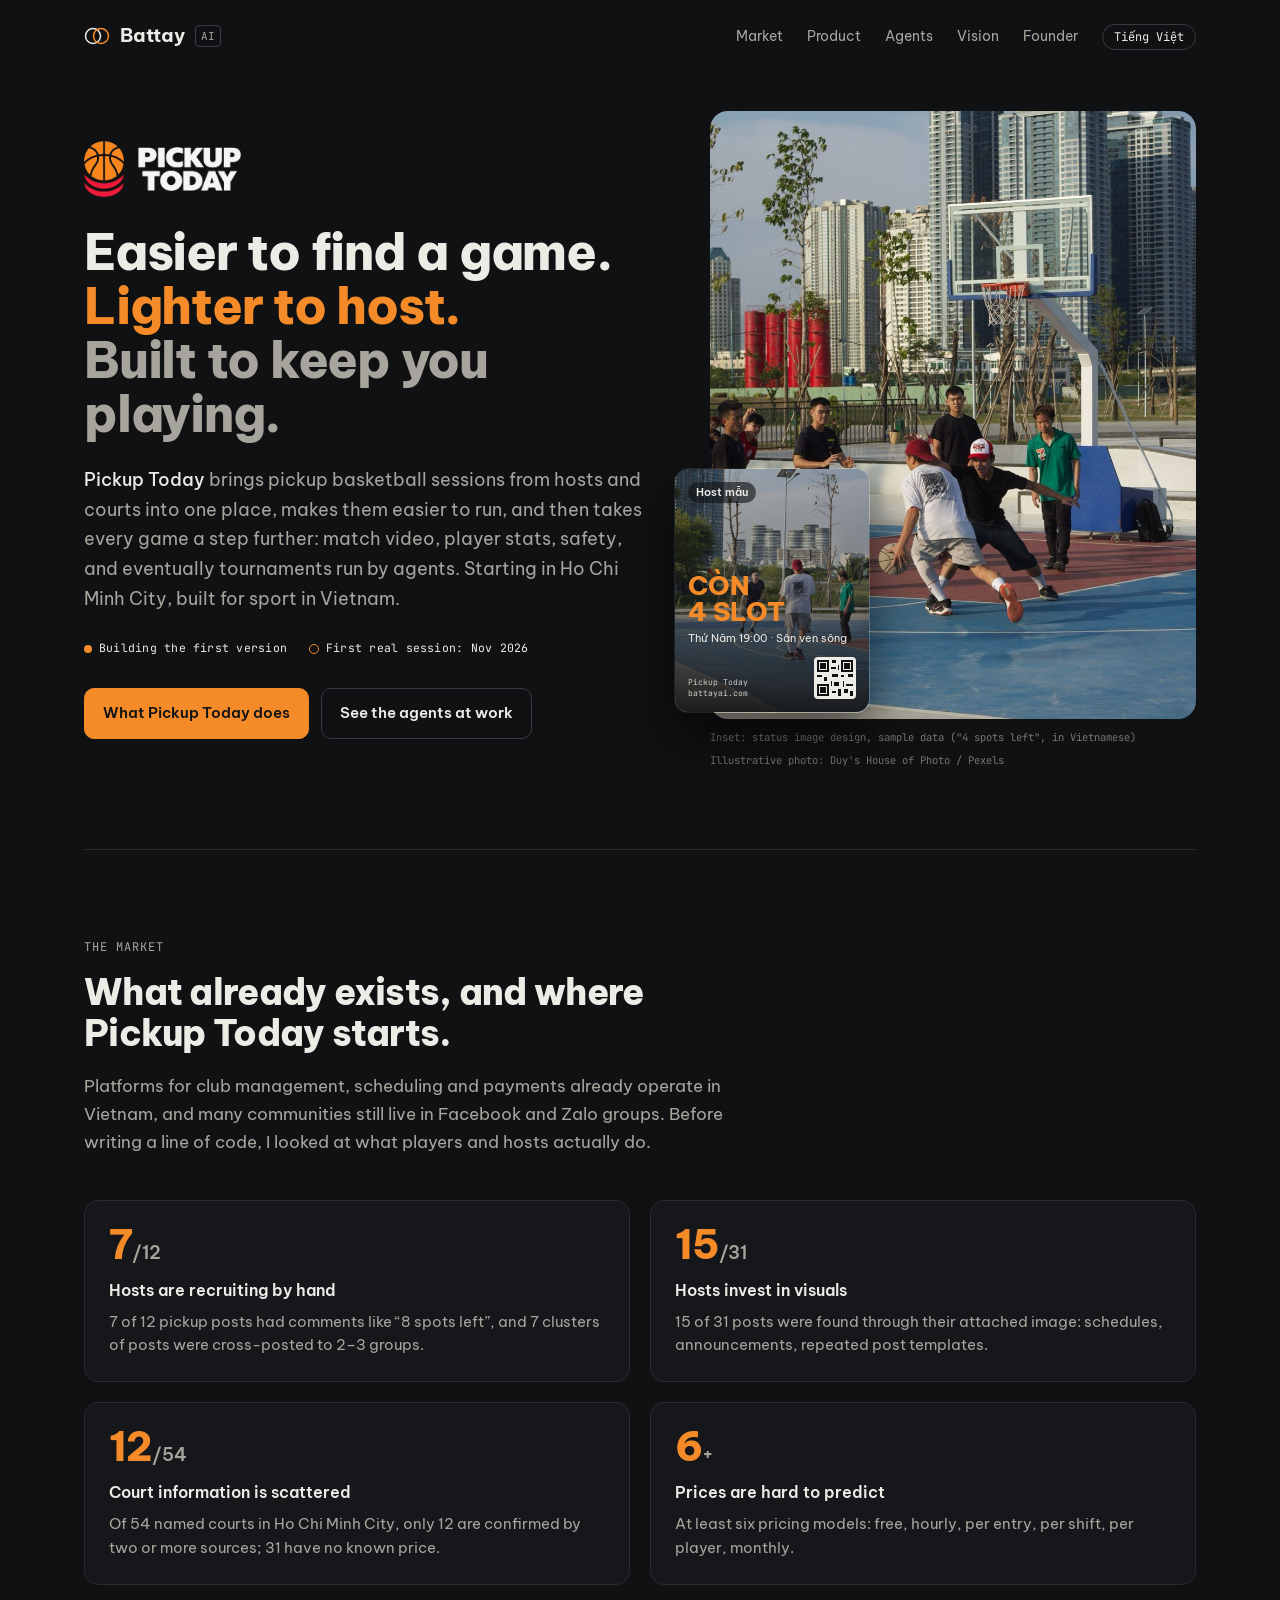
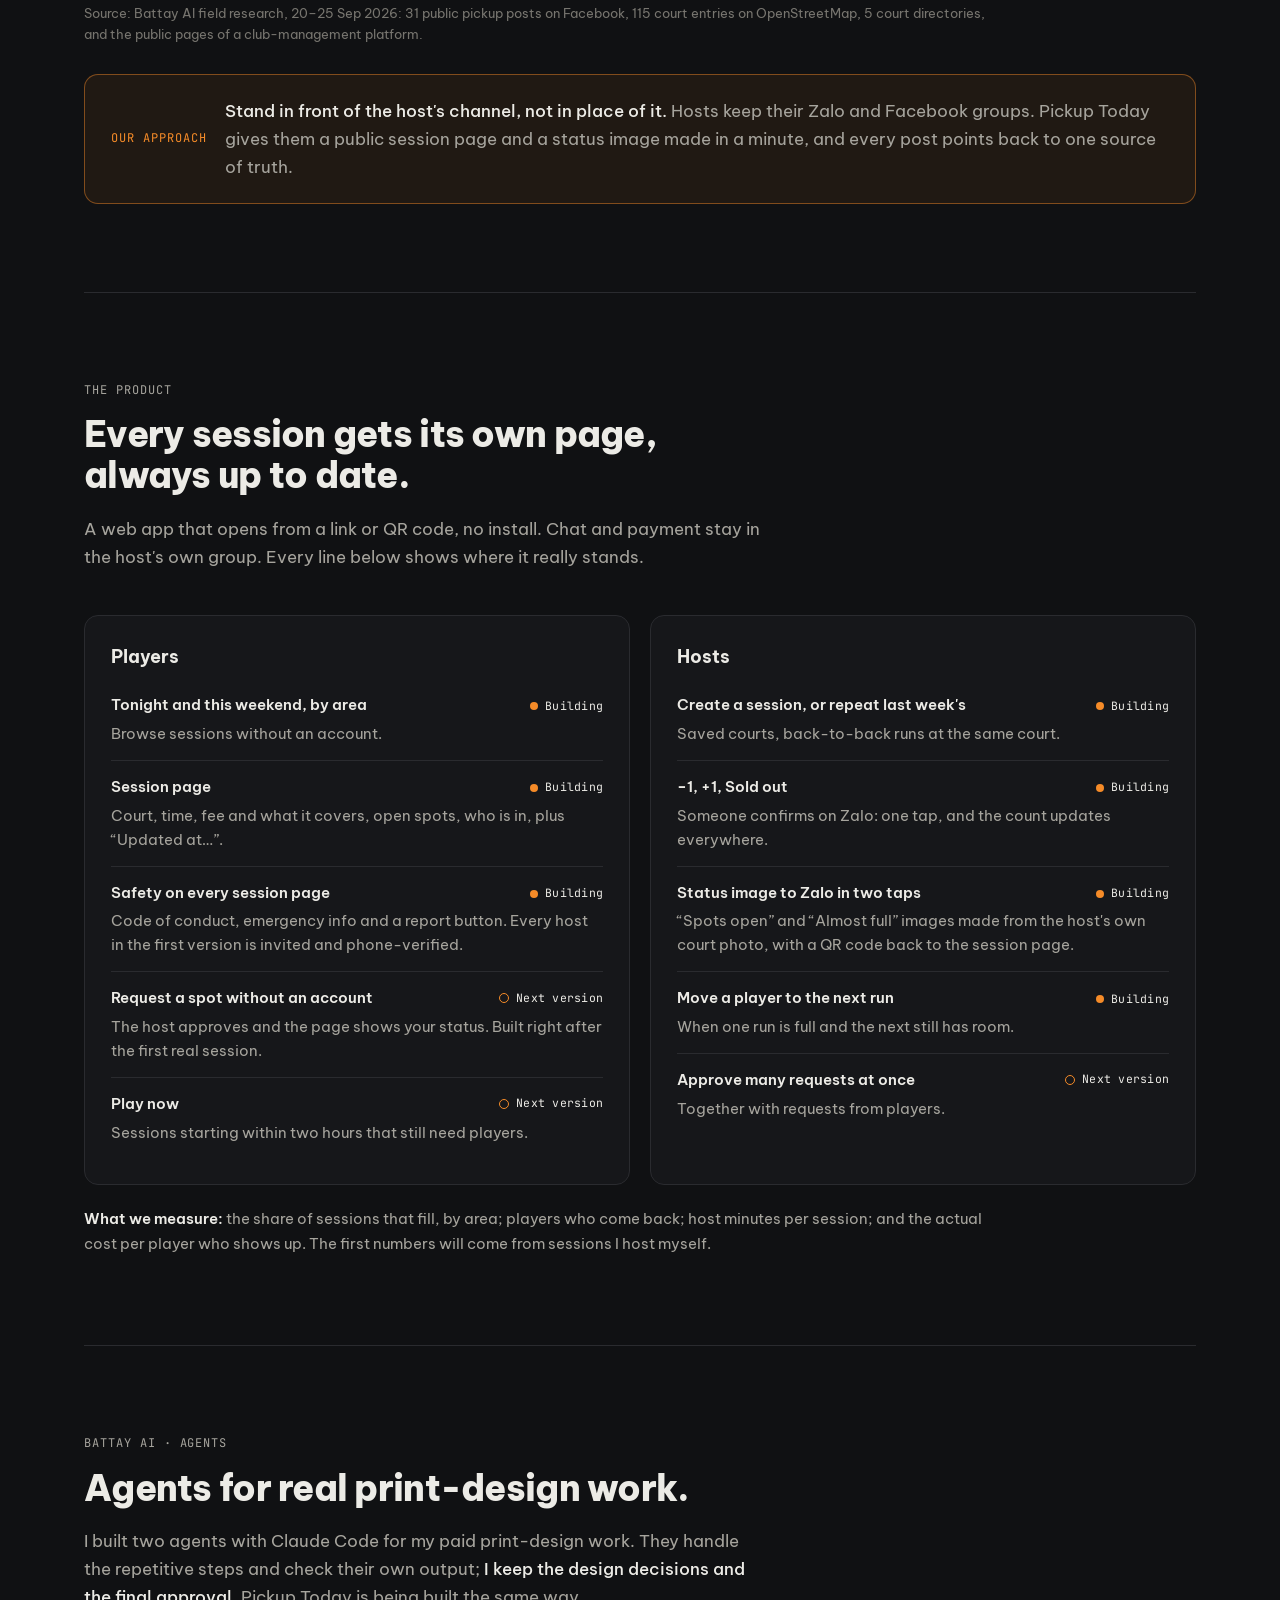
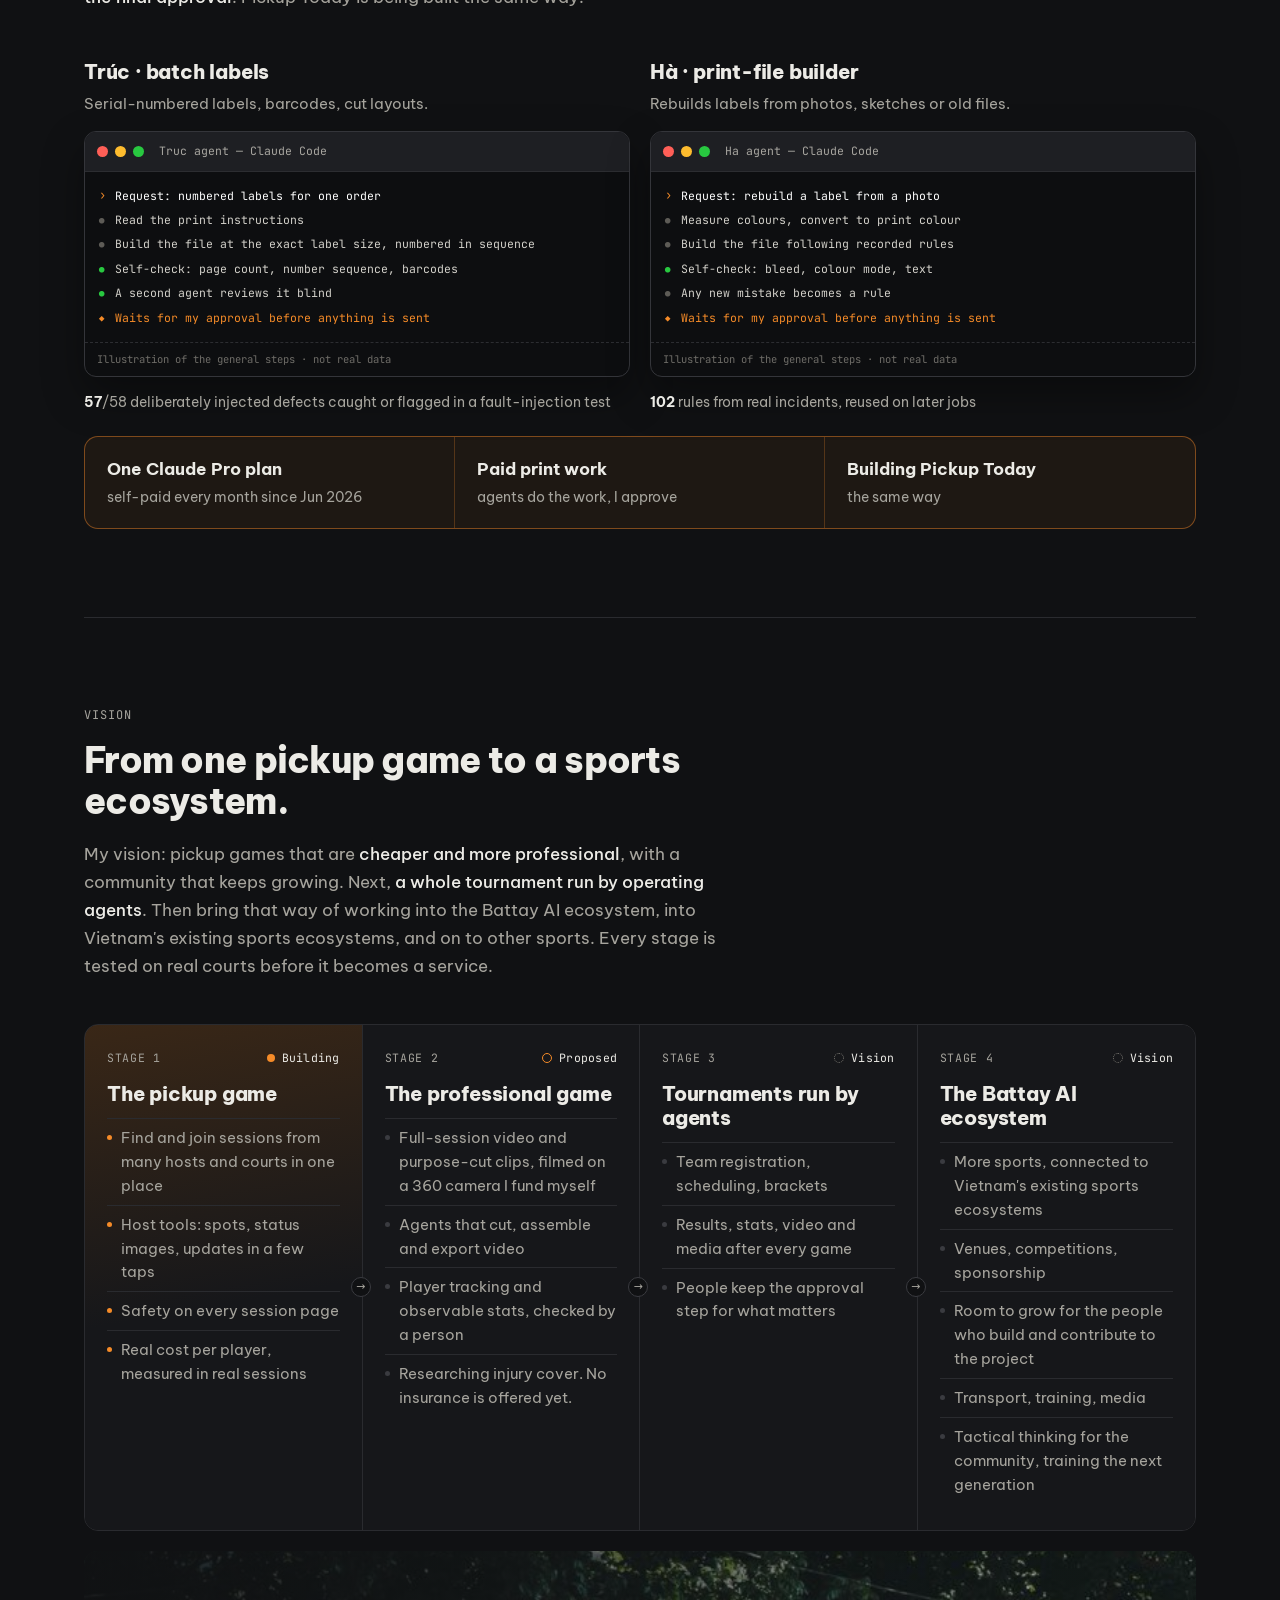
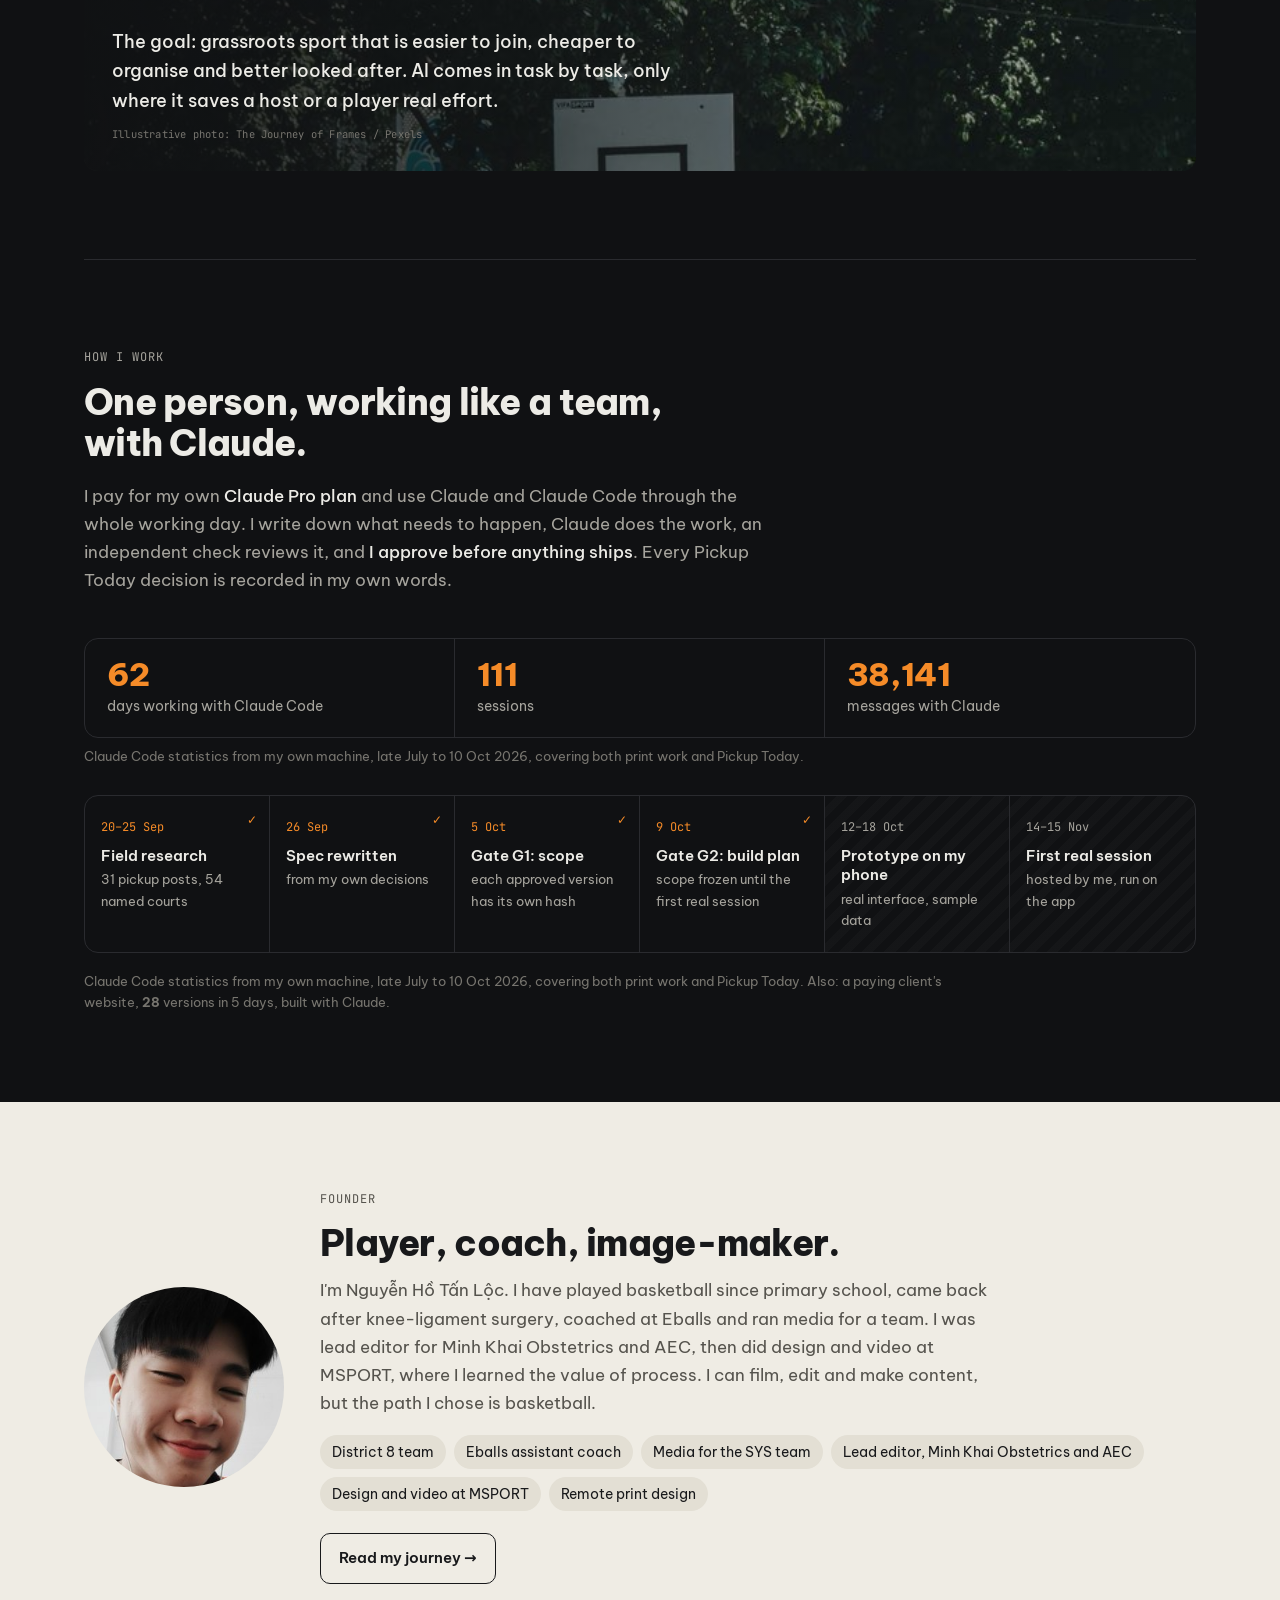
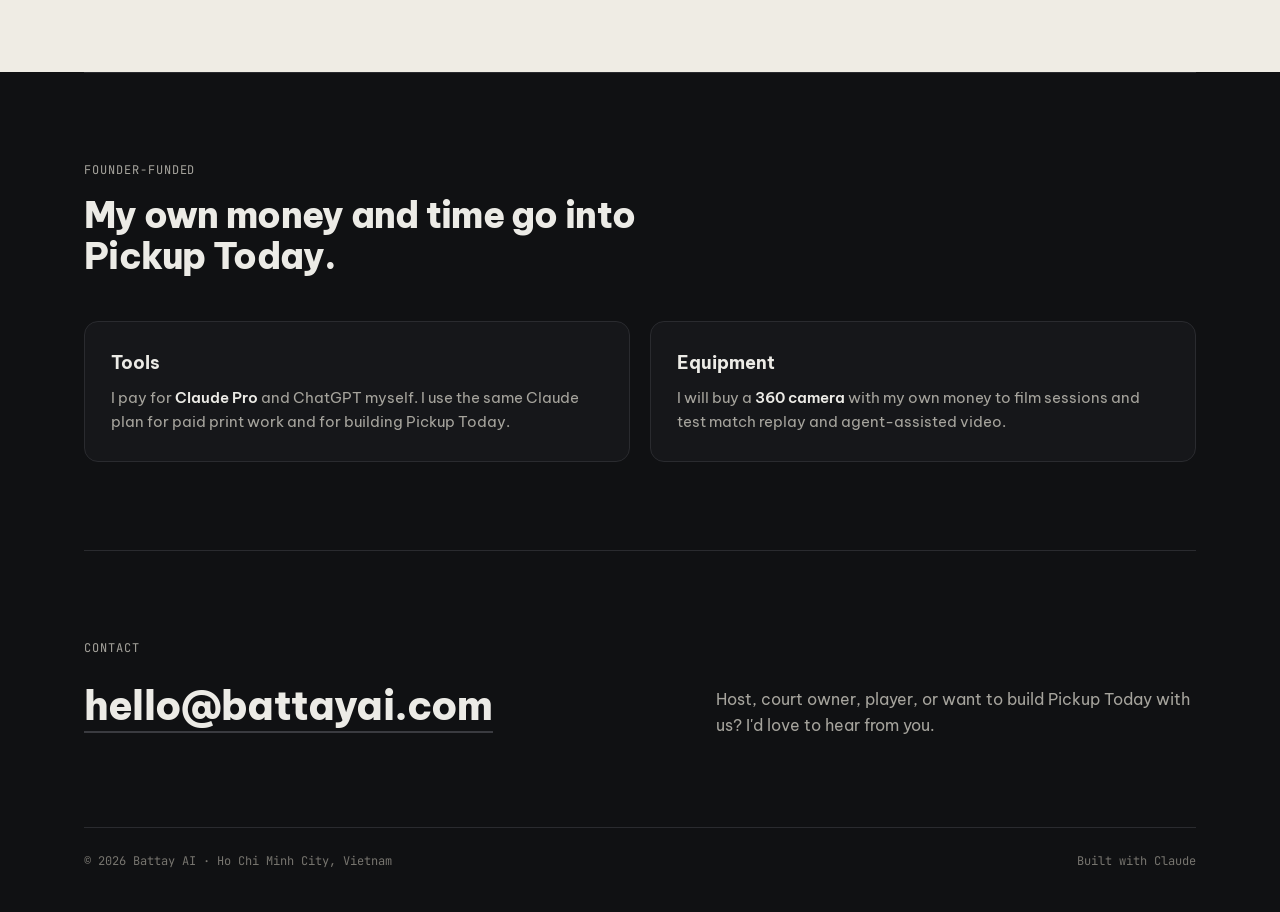
==== commit c32cbd9b: "Hành trình 10 mốc theo CV: Văn Lang và Phụ Sản Minh Khai, job in ấn đầu tiên, AEC và 3D, MSPORT và g" ====
--- a/index.html
+++ b/index.html
@@ -259,8 +259,8 @@
     <div>
       <div class="label kicker">Founder</div>
       <h2>Player, coach, image-maker.</h2>
-      <p class="intro">I'm Nguyễn Hồ Tấn Lộc. I have played basketball since primary school, came back after knee-ligament surgery, coached at Eballs, ran media for a team and did paid filming and editing. I can film, edit and make content, but the path I chose is basketball.</p>
-      <div class="chips"><span>District 8 team</span><span>Eballs assistant, then instructor</span><span>Media for the SYS team</span><span>Video at MSPORT</span><span>Remote print design</span></div>
+      <p class="intro">I'm Nguyễn Hồ Tấn Lộc. I have played basketball since primary school, came back after knee-ligament surgery, coached at Eballs and ran media for a team. I was lead editor for Minh Khai Obstetrics and AEC, then did design and video at MSPORT, where I learned the value of process. I can film, edit and make content, but the path I chose is basketball.</p>
+      <div class="chips"><span>District 8 team</span><span>Eballs assistant coach</span><span>Media for the SYS team</span><span>Lead editor, Minh Khai Obstetrics and AEC</span><span>Design and video at MSPORT</span><span>Remote print design</span></div>
       <a class="btn" href="founder/">Read my journey →</a>
     </div>
   </div>
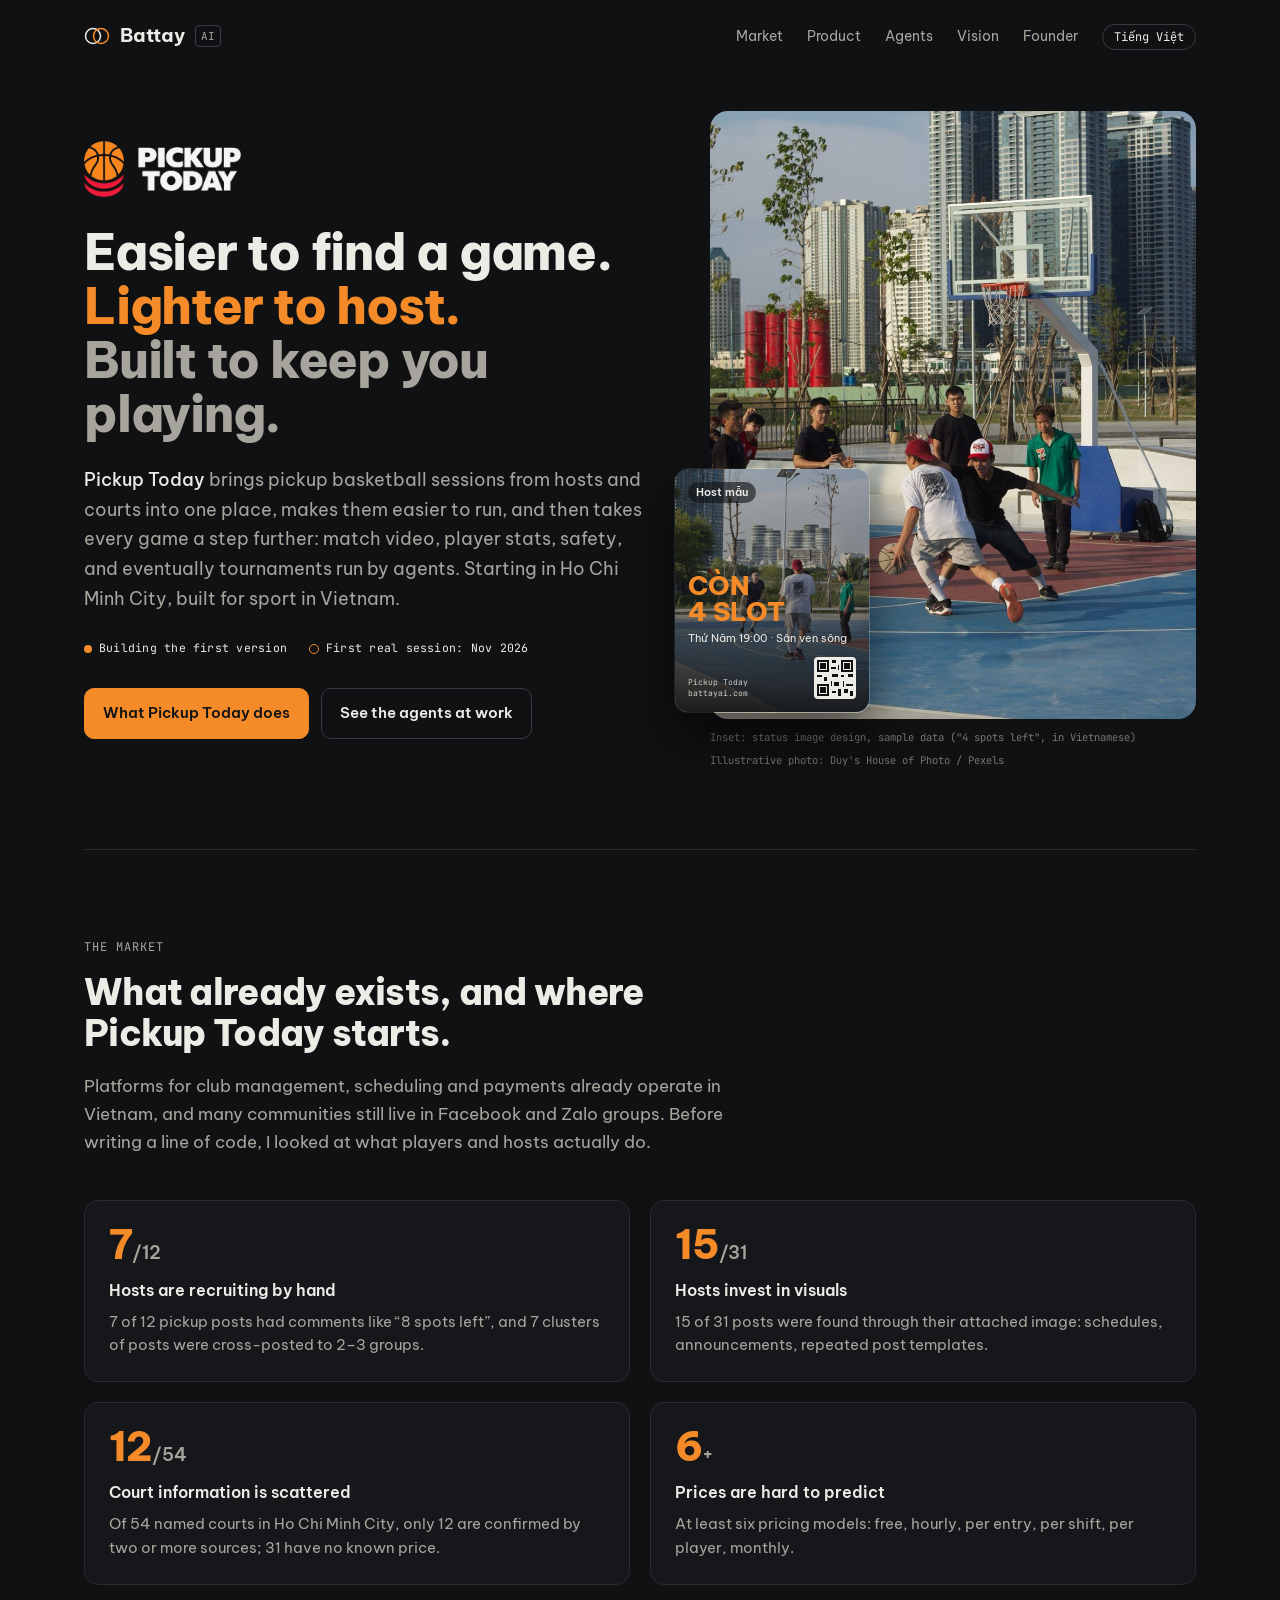
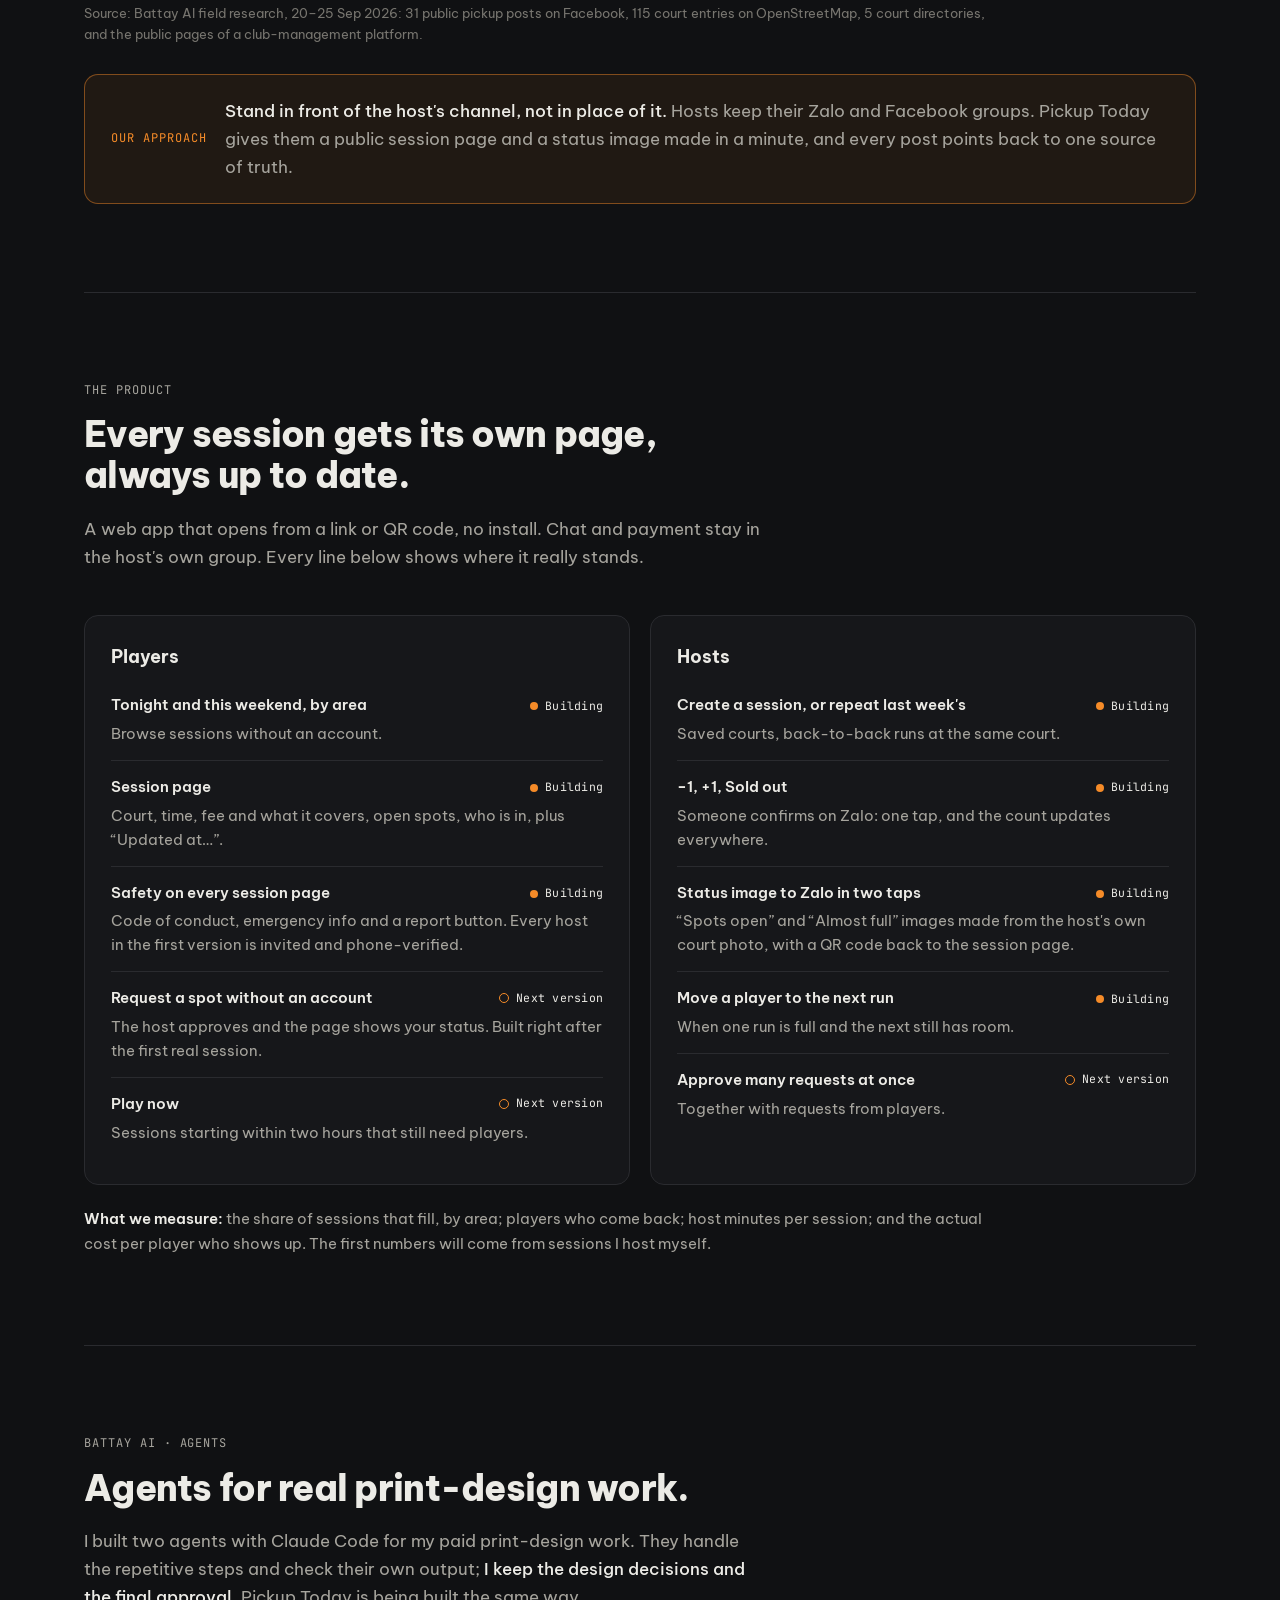
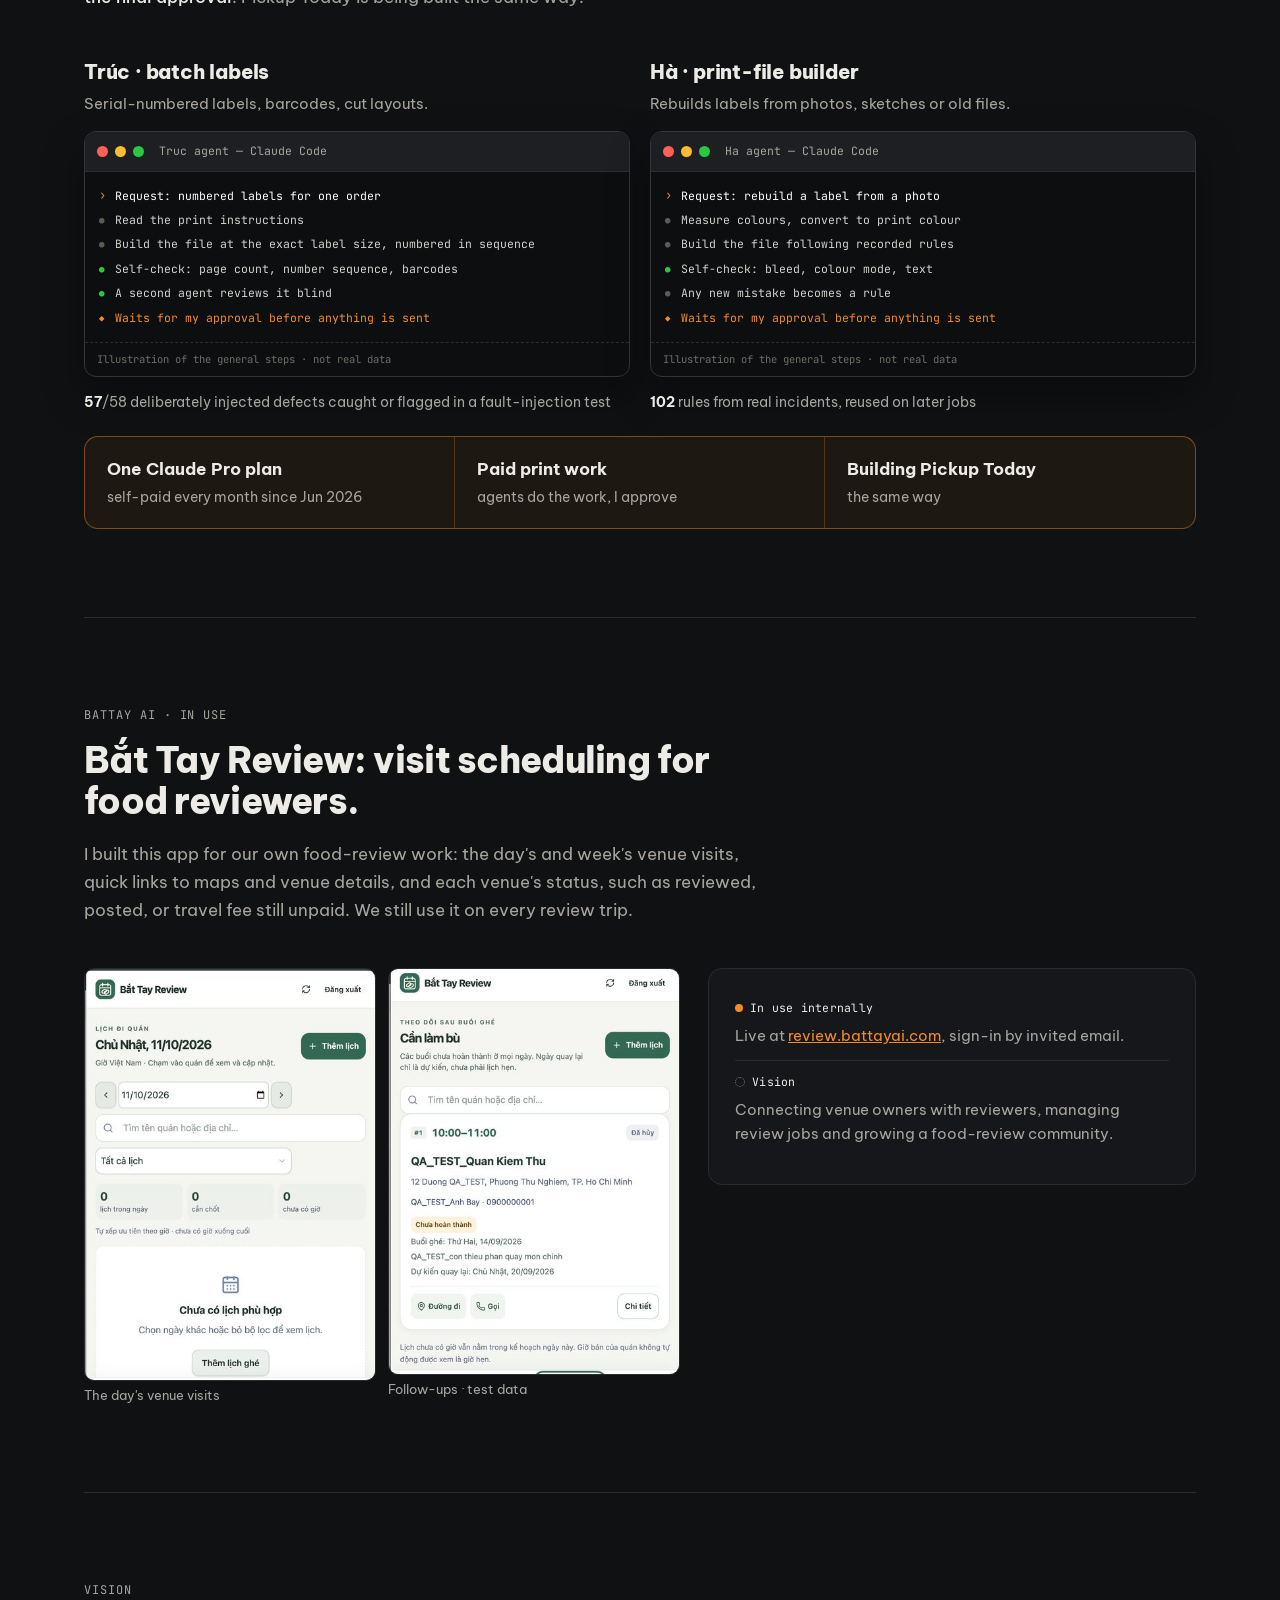
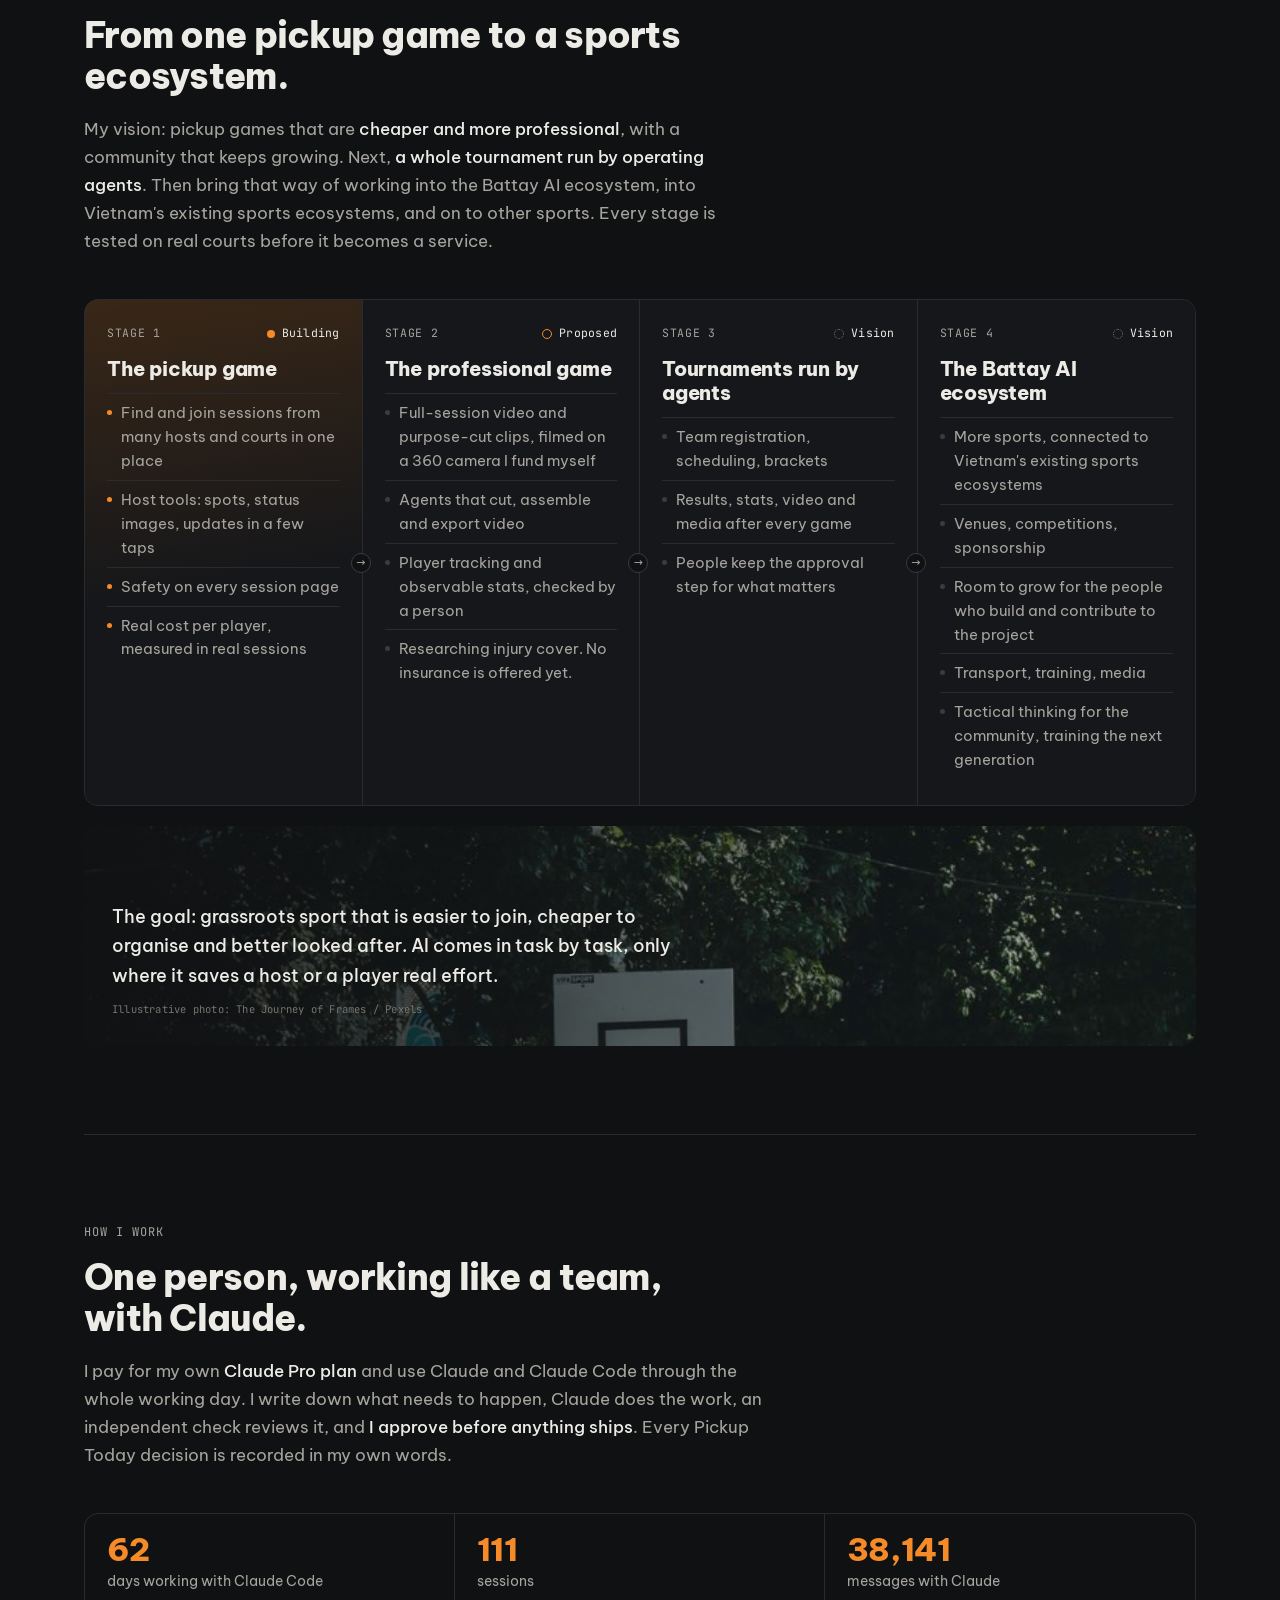
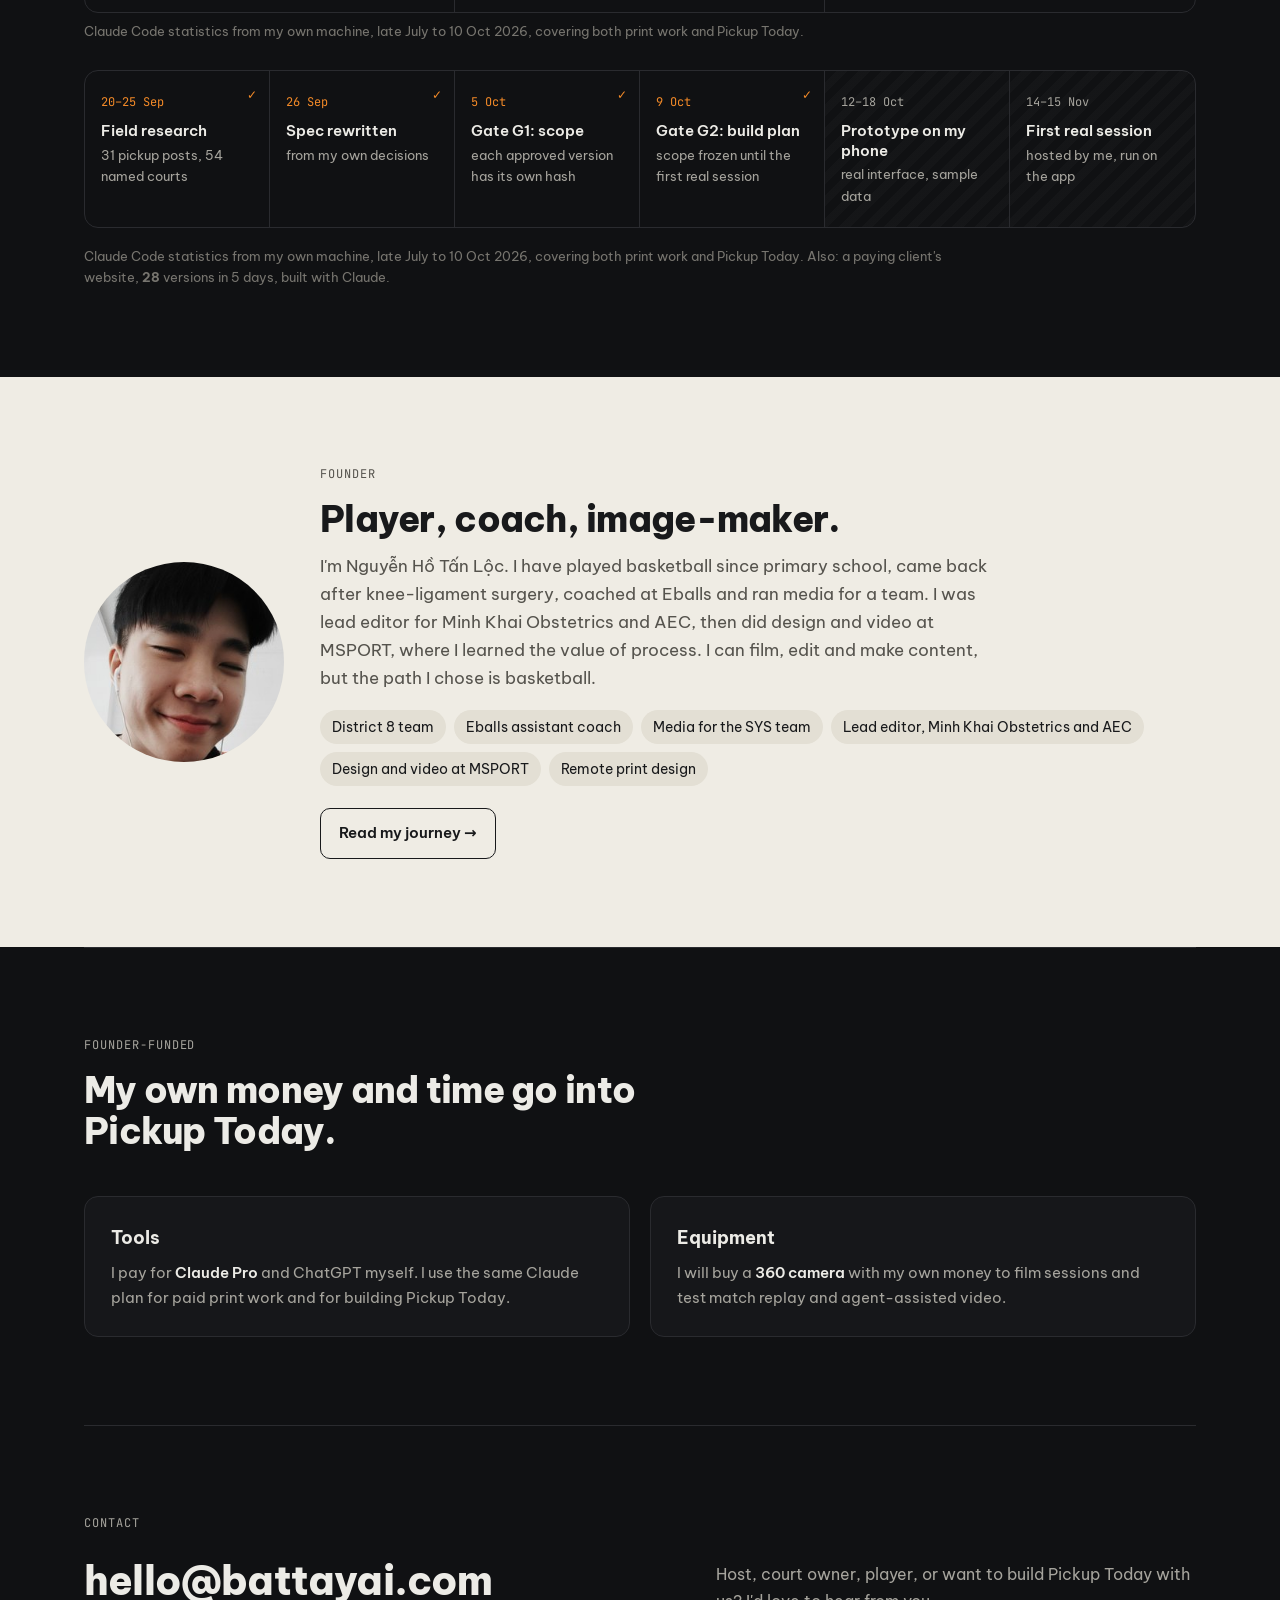
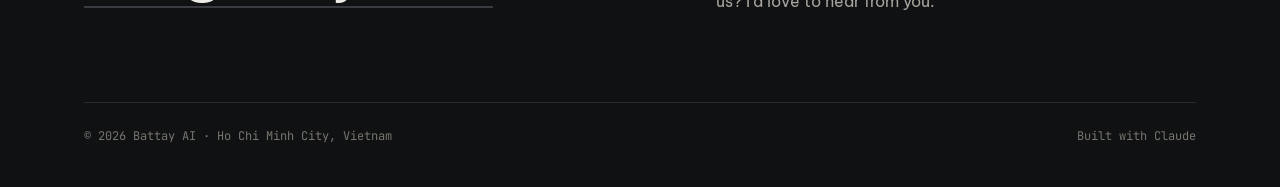
==== commit 4d779efc: "Trang chủ: thêm Bắt Tay Review (sản phẩm đang dùng nội bộ, tầm nhìn kết nối chủ quán với reviewer); " ====
--- a/index.html
+++ b/index.html
@@ -175,6 +175,26 @@
     </div>
   </section>
 
+  <section id="review">
+    <div class="head">
+      <div class="label kicker">Battay AI · In use</div>
+      <h2>Bắt Tay Review: visit scheduling for food reviewers.</h2>
+      <p class="intro">I built this app for our own food-review work: the day's and week's venue visits, quick links to maps and venue details, and each venue's status, such as reviewed, posted, or travel fee still unpaid. We still use it on every review trip.</p>
+    </div>
+    <div class="btr">
+      <div class="media two">
+        <figure><img class="nat" src="assets/btr/lich-trong-ngay.jpg" alt="Bắt Tay Review: the day's venue visits" loading="lazy"><figcaption>The day's venue visits</figcaption></figure>
+        <figure><img class="nat" src="assets/btr/can-lam-bu.jpg" alt="Bắt Tay Review: follow-up list with test data" loading="lazy"><figcaption>Follow-ups · test data</figcaption></figure>
+      </div>
+      <div class="card">
+        <ul>
+          <li><span class="tag build">In use internally</span><span class="d">Live at <a href="https://review.battayai.com">review.battayai.com</a>, sign-in by invited email.</span></li>
+          <li><span class="tag vision">Vision</span><span class="d">Connecting venue owners with reviewers, managing review jobs and growing a food-review community.</span></li>
+        </ul>
+      </div>
+    </div>
+  </section>
+
   <section id="ecosystem">
     <div class="head">
       <div class="label kicker">Vision</div>
--- a/assets/site.css
+++ b/assets/site.css
@@ -335,3 +335,18 @@
 }
 .media figure img.nat { aspect-ratio: auto; }
 .media figure img.top { object-position: 50% 0; }
+.media.two:has(img.nat) { align-items: start; }
+.media.solo { grid-template-columns: 220px; }
+@media (max-width: 600px) { .media.solo { grid-template-columns: 180px; } }
+
+/* Bắt Tay Review */
+.btr { display: grid; grid-template-columns: 1.1fr .9fr; gap: 28px; align-items: start; }
+.btr .media { margin-top: 0; }
+.btr .media figcaption { color: var(--muted); }
+.btr .media img { background: var(--bg-3); border: 1px solid var(--line); }
+.btr .card ul { list-style: none; margin-top: 4px; }
+.btr .card li { padding: 12px 0; border-top: 1px solid var(--line); display: grid; gap: 6px; }
+.btr .card li:first-child { border-top: 0; padding-top: 0; }
+.btr .card li span.d { color: var(--muted); font-size: 14.5px; }
+.btr .card a { color: var(--orange); }
+@media (max-width: 980px) { .btr { grid-template-columns: 1fr; } }
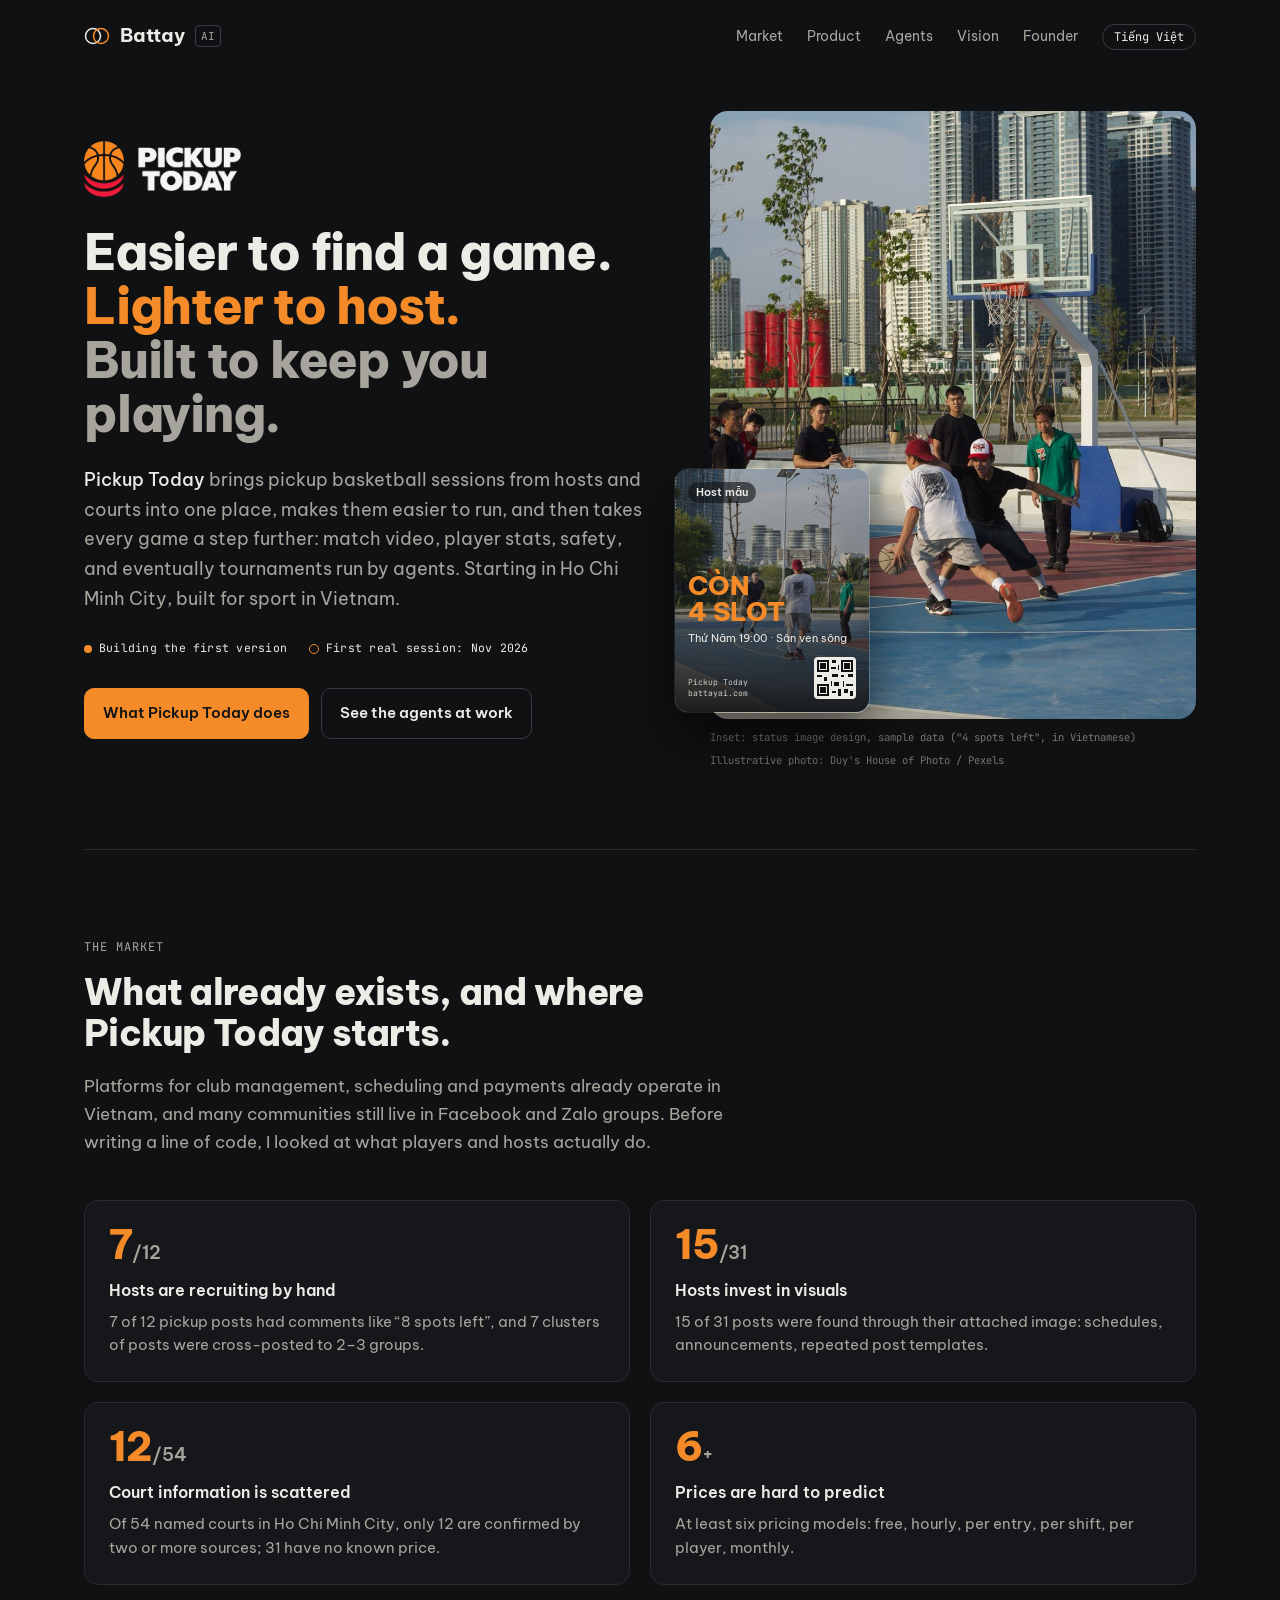
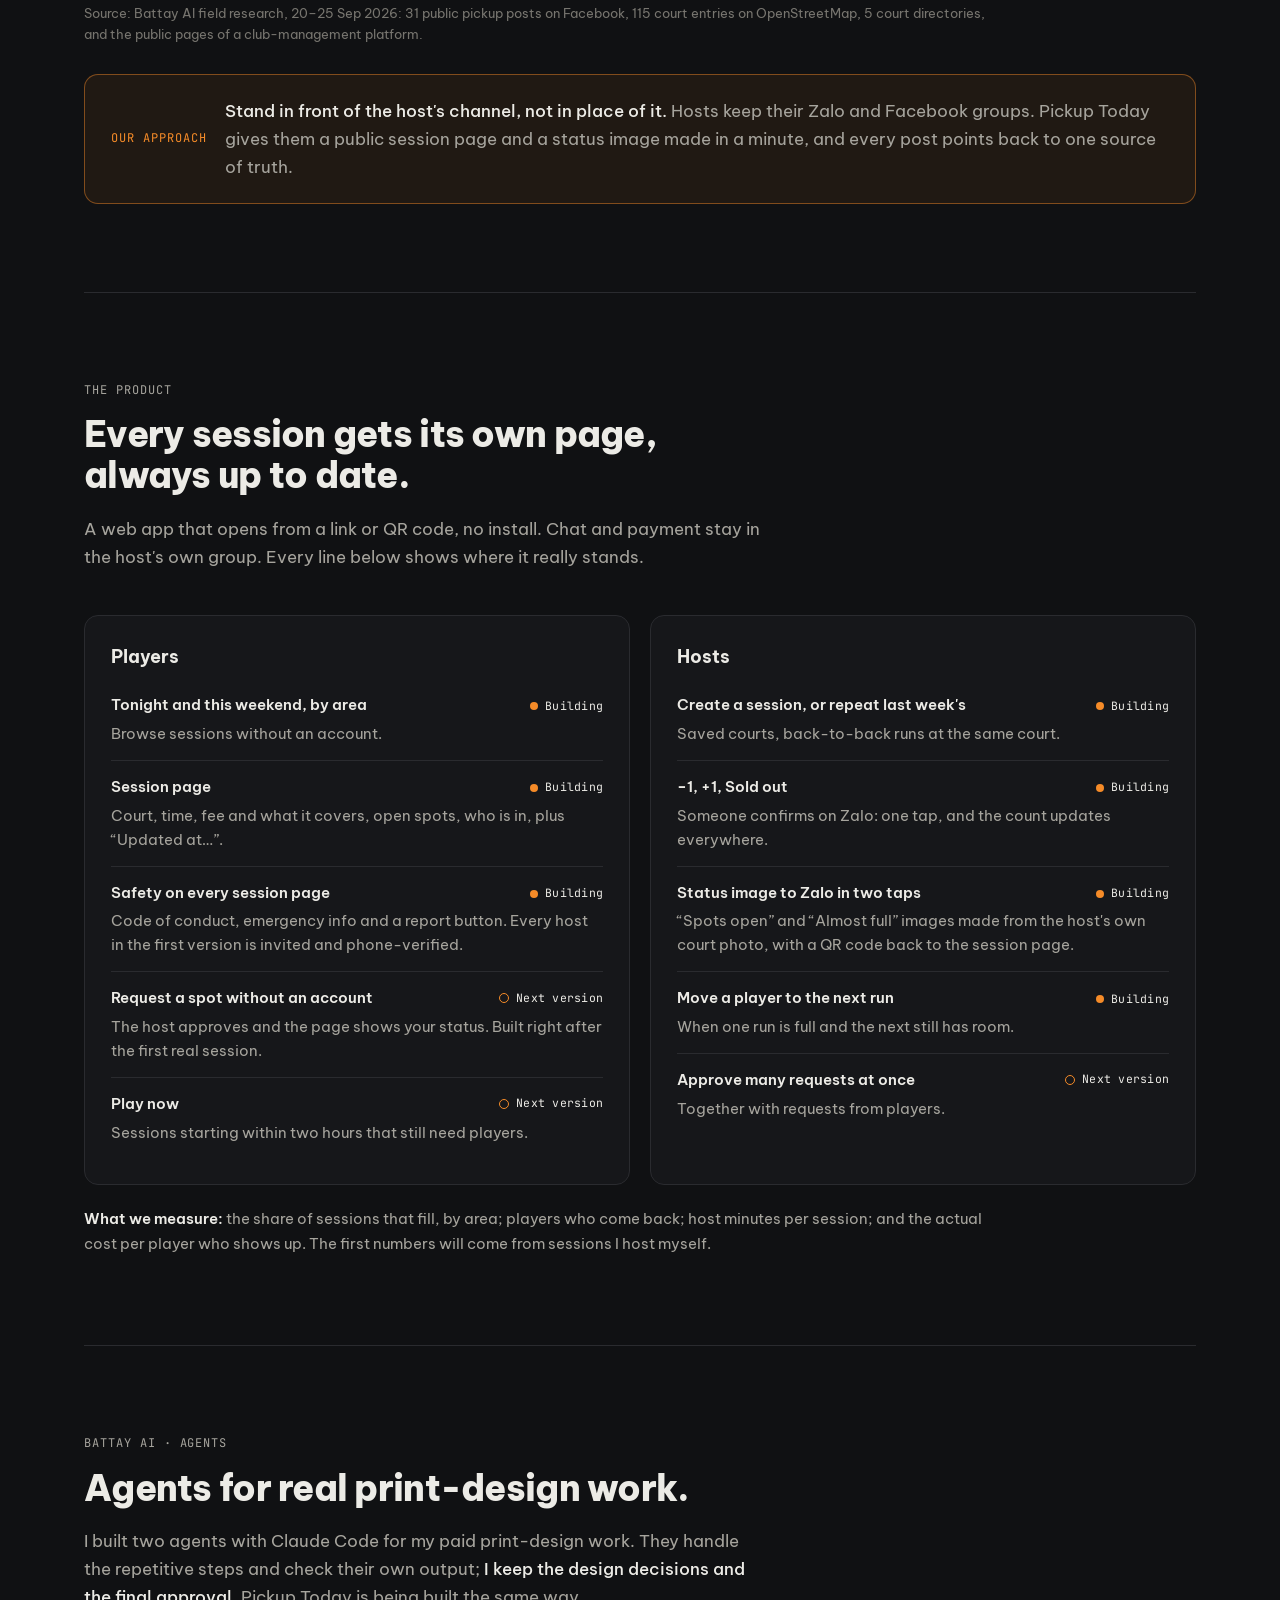
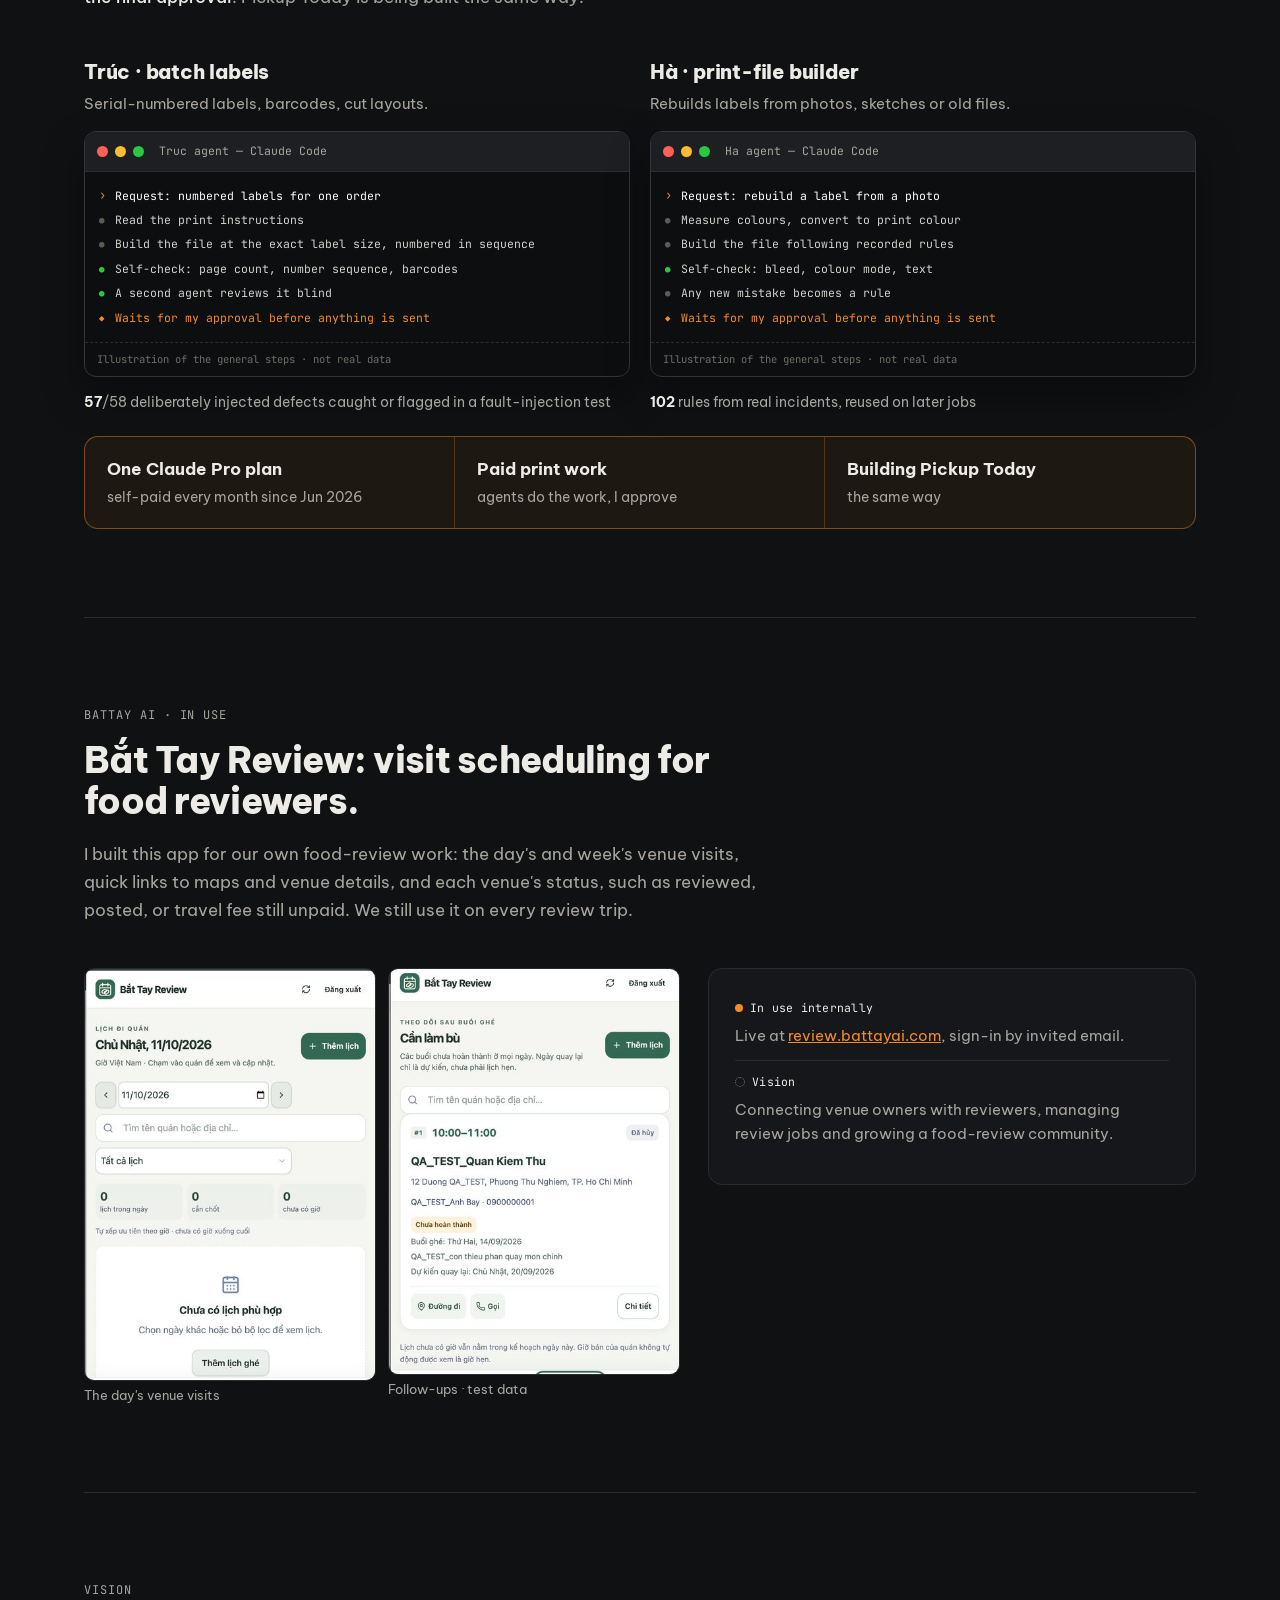
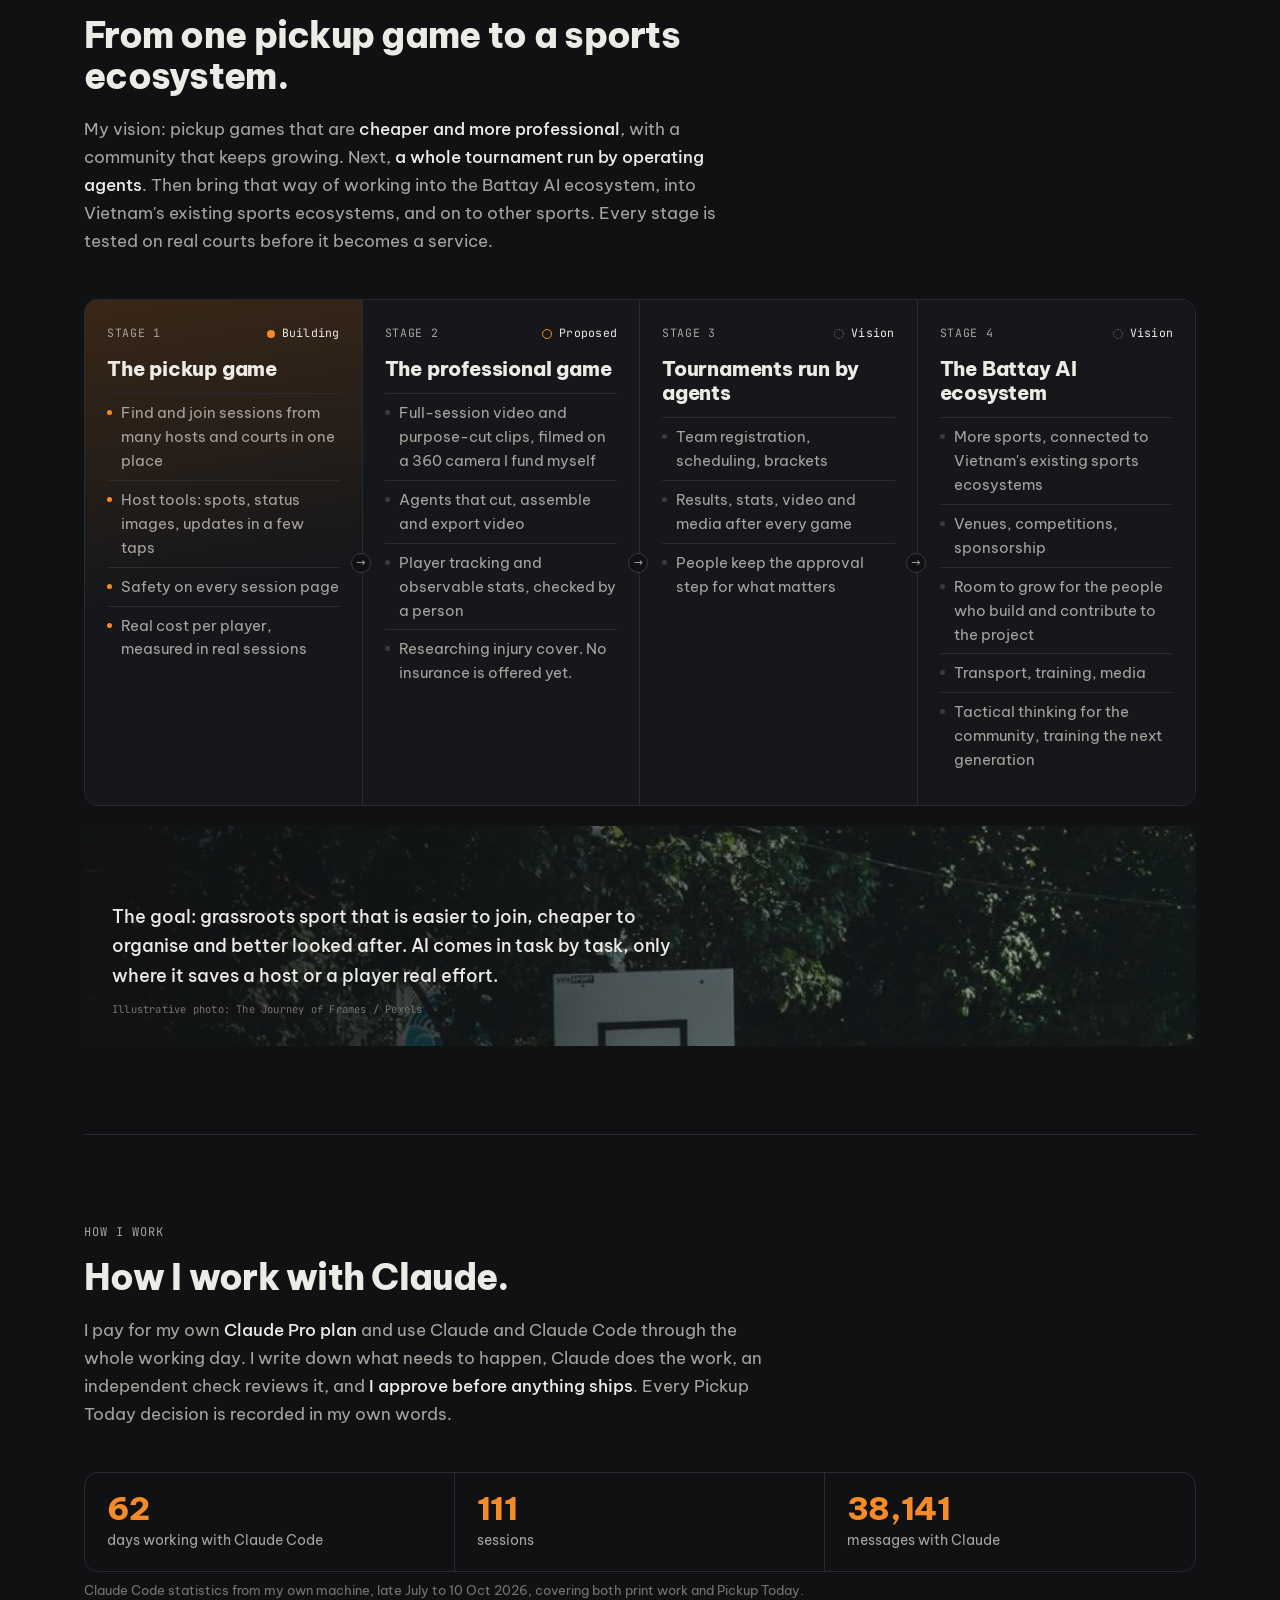
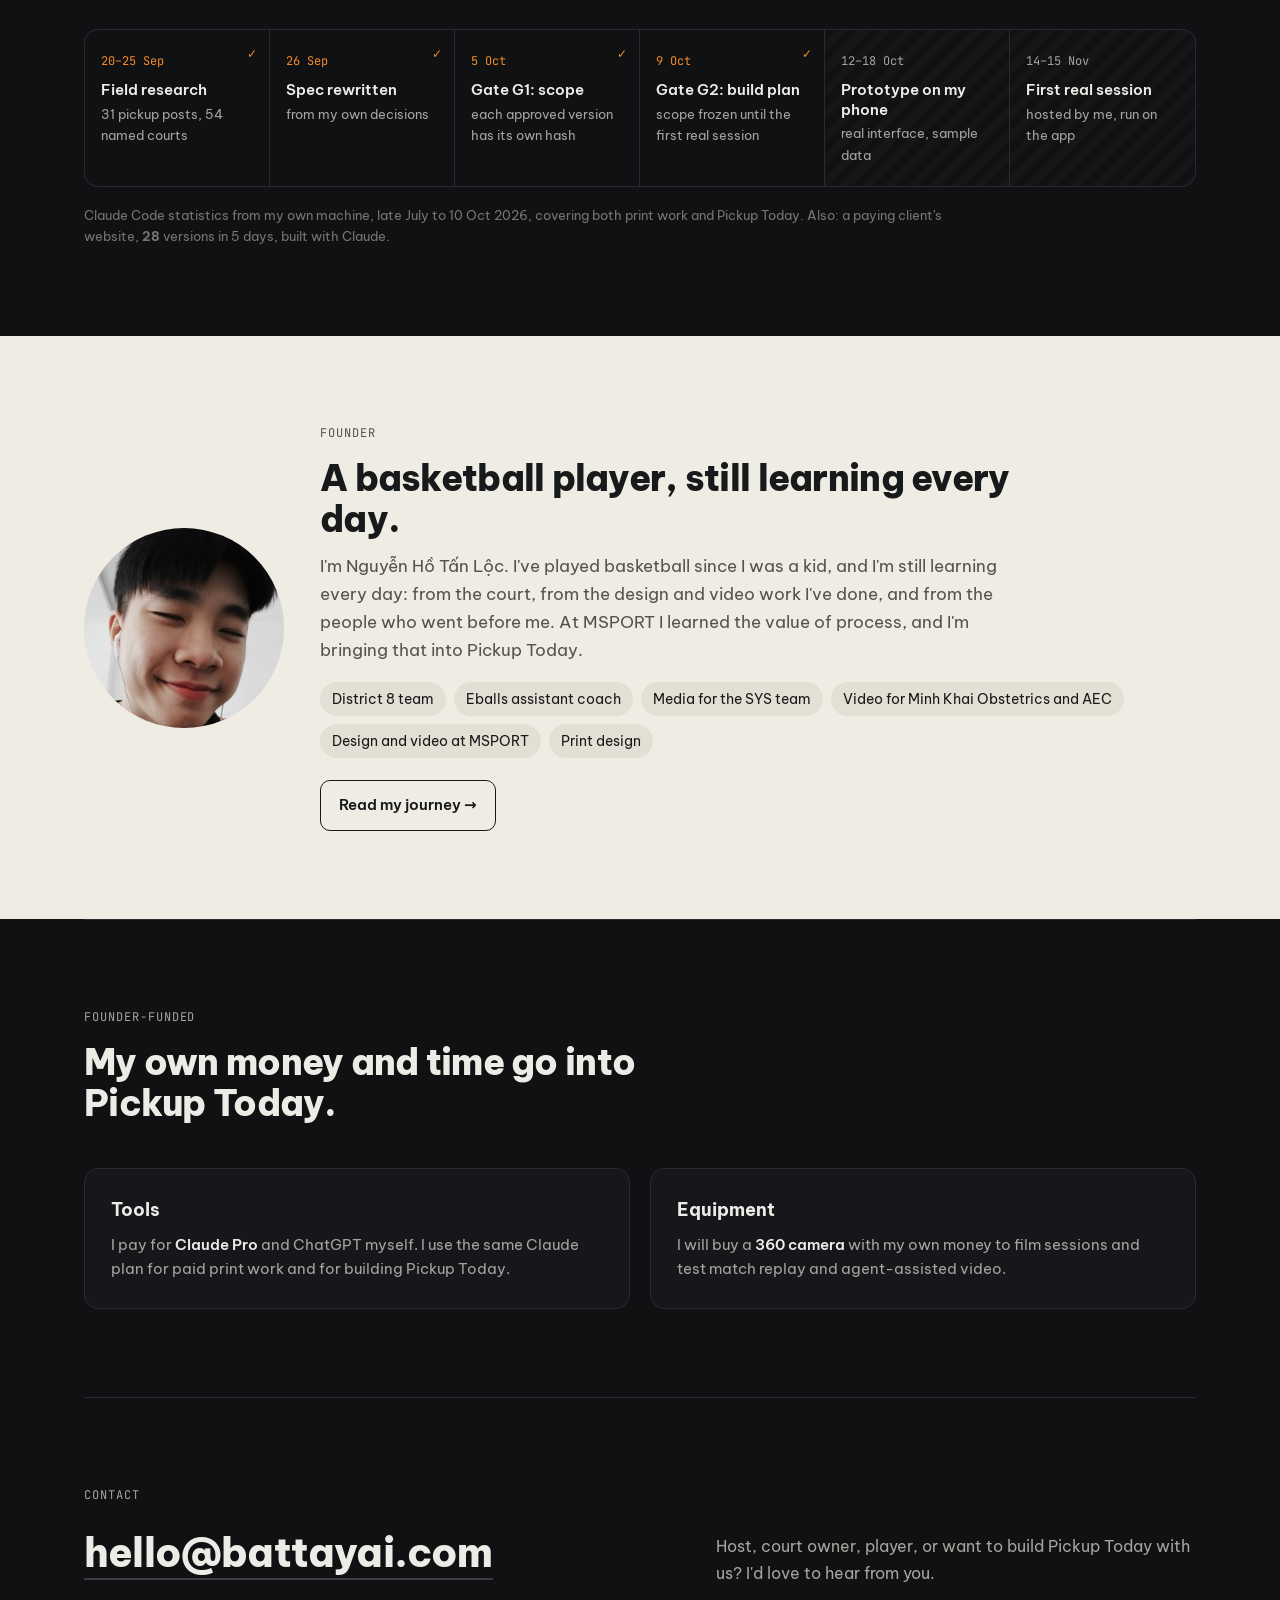
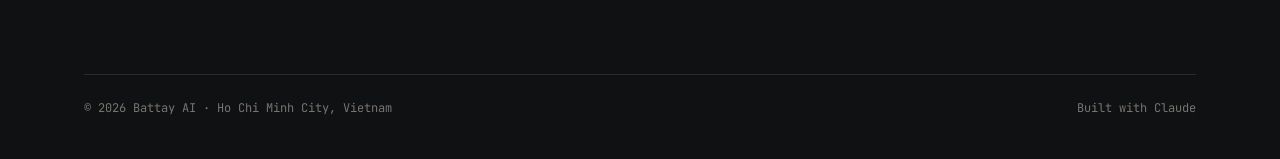
==== commit 221f7596: "Giọng khiêm tốn hơn: khối giới thiệu người sáng lập, tiêu đề mục làm việc cùng Claude, mốc cuối hành" ====
--- a/index.html
+++ b/index.html
@@ -255,7 +255,7 @@
   <section id="claude">
     <div class="head">
       <div class="label kicker">How I work</div>
-      <h2>One person, working like a team, with Claude.</h2>
+      <h2>How I work with Claude.</h2>
       <p class="intro">I pay for my own <b>Claude Pro plan</b> and use Claude and Claude Code through the whole working day. I write down what needs to happen, Claude does the work, an independent check reviews it, and <b>I approve before anything ships</b>. Every Pickup Today decision is recorded in my own words.</p>
     </div>
     <div class="usage"><div><b>62</b><span>days working with Claude Code</span></div><div><b>111</b><span>sessions</span></div><div><b>38,141</b><span>messages with Claude</span></div></div>
@@ -278,9 +278,9 @@
     <img src="assets/founder.jpg" alt="Nguyễn Hồ Tấn Lộc">
     <div>
       <div class="label kicker">Founder</div>
-      <h2>Player, coach, image-maker.</h2>
-      <p class="intro">I'm Nguyễn Hồ Tấn Lộc. I have played basketball since primary school, came back after knee-ligament surgery, coached at Eballs and ran media for a team. I was lead editor for Minh Khai Obstetrics and AEC, then did design and video at MSPORT, where I learned the value of process. I can film, edit and make content, but the path I chose is basketball.</p>
-      <div class="chips"><span>District 8 team</span><span>Eballs assistant coach</span><span>Media for the SYS team</span><span>Lead editor, Minh Khai Obstetrics and AEC</span><span>Design and video at MSPORT</span><span>Remote print design</span></div>
+      <h2>A basketball player, still learning every day.</h2>
+      <p class="intro">I'm Nguyễn Hồ Tấn Lộc. I've played basketball since I was a kid, and I'm still learning every day: from the court, from the design and video work I've done, and from the people who went before me. At MSPORT I learned the value of process, and I'm bringing that into Pickup Today.</p>
+      <div class="chips"><span>District 8 team</span><span>Eballs assistant coach</span><span>Media for the SYS team</span><span>Video for Minh Khai Obstetrics and AEC</span><span>Design and video at MSPORT</span><span>Print design</span></div>
       <a class="btn" href="founder/">Read my journey →</a>
     </div>
   </div>
